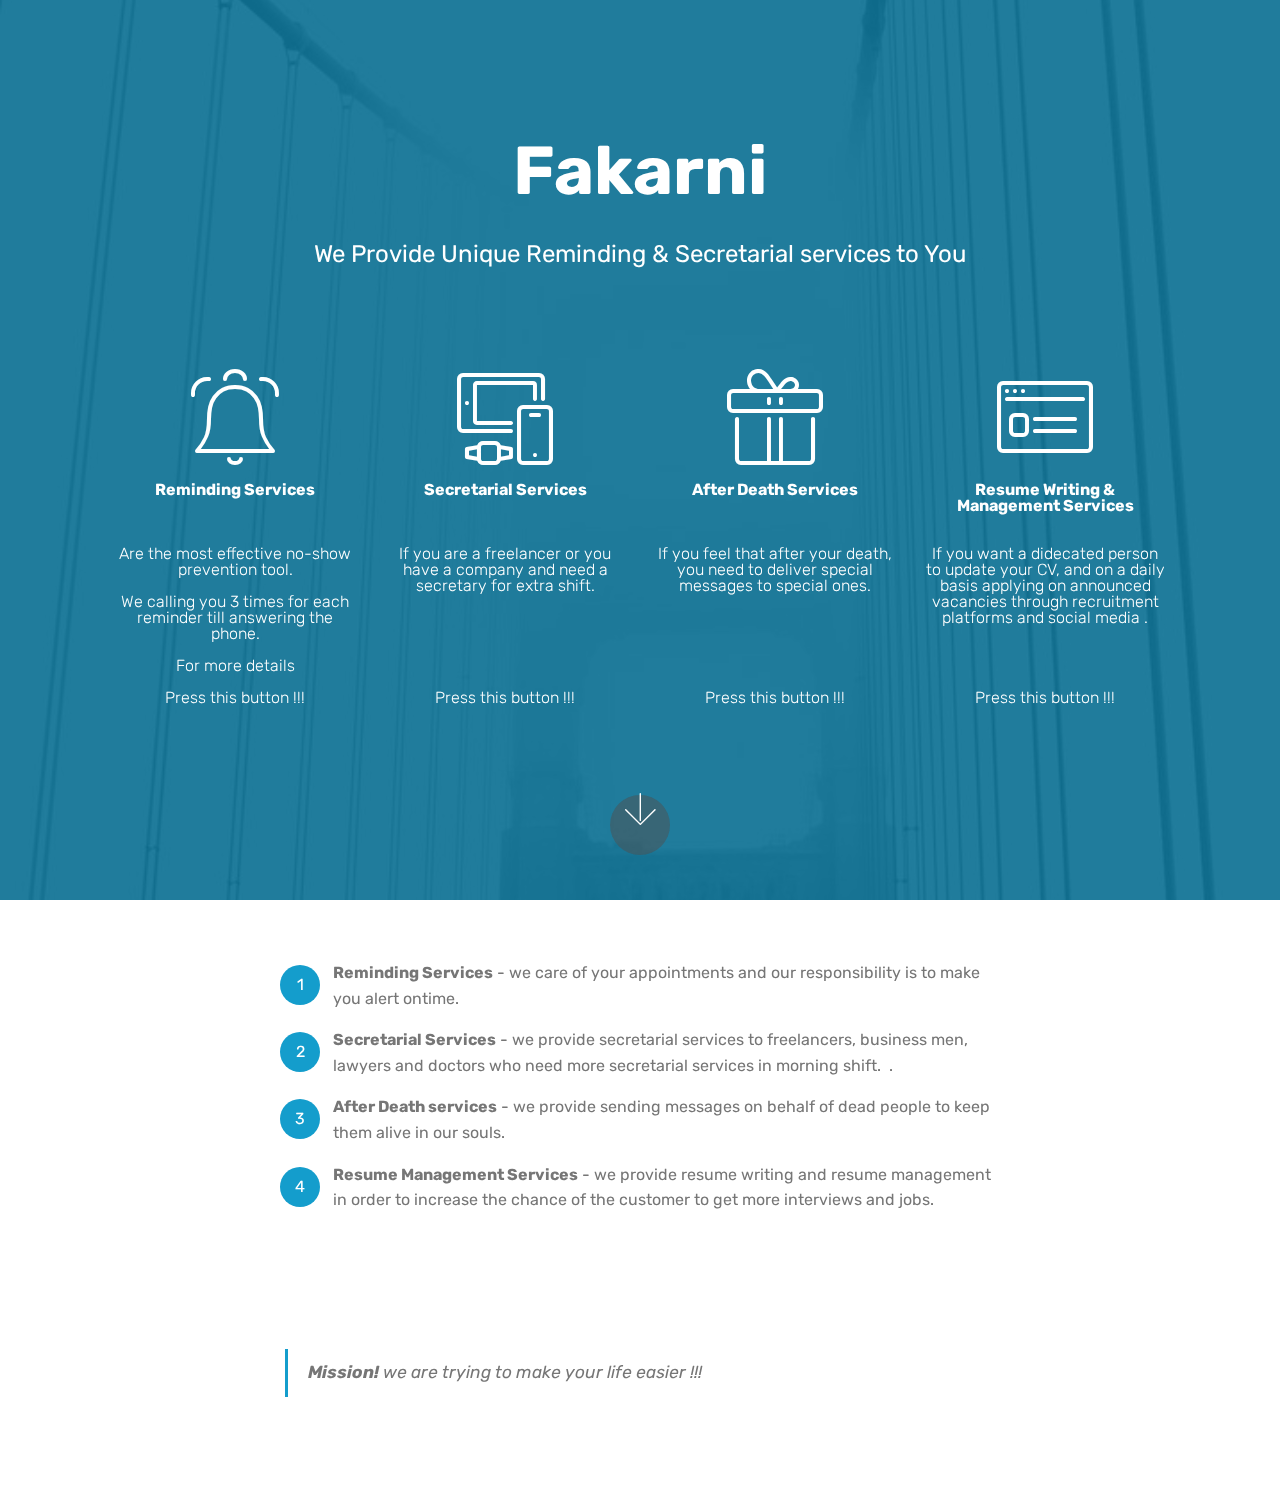
==== index.html @ 95ae6364 "create github pages" ====
<!DOCTYPE html>
<html >
<head>
  <!-- Site made with Mobirise Website Builder v4.6.5, https://mobirise.com -->
  <meta charset="UTF-8">
  <meta http-equiv="X-UA-Compatible" content="IE=edge">
  <meta name="generator" content="Mobirise v4.6.5, mobirise.com">
  <meta name="viewport" content="width=device-width, initial-scale=1, minimum-scale=1">
  <link rel="shortcut icon" href="assets/images/logo4.png" type="image/x-icon">
  <meta name="description" content="">
  <title>Home</title>
  <link rel="stylesheet" href="assets/web/assets/mobirise-icons/mobirise-icons.css">
  <link rel="stylesheet" href="assets/tether/tether.min.css">
  <link rel="stylesheet" href="assets/bootstrap/css/bootstrap.min.css">
  <link rel="stylesheet" href="assets/bootstrap/css/bootstrap-grid.min.css">
  <link rel="stylesheet" href="assets/bootstrap/css/bootstrap-reboot.min.css">
  <link rel="stylesheet" href="assets/theme/css/style.css">
  <link rel="stylesheet" href="assets/mobirise/css/mbr-additional.css" type="text/css">
  
  
  
</head>
<body>
  <section class="header12 cid-qJY0eQL6Wx mbr-fullscreen mbr-parallax-background" id="header12-s">

    

    <div class="mbr-overlay" style="opacity: 0.9; background-color: rgb(15, 118, 153);">
    </div>

    <div class="container  ">
            <div class="media-container">
                <div class="col-md-12 align-center">
                    <h1 class="mbr-section-title pb-3 mbr-white mbr-bold mbr-fonts-style display-1">
                        Fakarni</h1>
                    <p class="mbr-text pb-3 mbr-white mbr-fonts-style display-5">
                        We Provide Unique Reminding &amp; Secretarial services to You</p>
                    

                    <div class="icons-media-container mbr-white">
                        <div class="card col-12 col-md-6 col-lg-3">
                            <div class="icon-block">
                            <a href="https://ahmedelsaidamin.github.io/reminder">
                                <span class="mbr-iconfont mbri-alert"></span>
                            </a>
                            </div>
                            <h5 class="mbr-fonts-style display-4"><strong>
                                Reminding Services<br></strong><br><br><br>Are the most effective no-show prevention tool.<br><br>We calling you 3 times for each reminder till answering the phone.<br><br>For more details<br><br>Press this button !!!</h5>
                        </div>

                        <div class="card col-12 col-md-6 col-lg-3">
                            <div class="icon-block">
                                <a href="https://ahmedelsaidamin.github.io/secretary">
                                    <span class="mbr-iconfont mbri-devices"></span>
                                </a>
                            </div>
                            <h5 class="mbr-fonts-style display-4"><strong>
                                Secretarial Services<br></strong><br><br><br>If you are a freelancer or you have a company and need a secretary for extra shift.<br><br><br><br><br><br><br>Press this button !!!</h5>
                        </div>

                        <div class="card col-12 col-md-6 col-lg-3">
                            <div class="icon-block">
                                <a href="https://ahmedelsaidamin.github.io/afterdeath">
                                    <span class="mbr-iconfont mbri-gift"></span>
                                </a>
                            </div>
                            <h5 class="mbr-fonts-style display-4"><strong>
                                After Death Services<br></strong><br><br><br>If you feel that after your death, you need to deliver special messages to special ones.<br><br><br><br><br><br><br>Press this button !!!</h5>
                        </div>

                        <div class="card col-12 col-md-6 col-lg-3">
                            <div class="icon-block">
                                <a href="https://ahmedelsaidamin.github.io/resume">
                                    <span class="mbr-iconfont mbri-sites"></span>
                                </a>
                            </div>
                            <h5 class="mbr-fonts-style display-4"><strong>
                                Resume Writing &amp; Management Services<br></strong><br><br>If you want a didecated person to update your CV, and on a daily basis applying on announced vacancies through recruitment platforms and social media .<br><br><br><br><br>Press this button !!!<br><br><br></h5>
                        </div>
                    </div>
                </div>
            </div>
    </div>

    <div class="mbr-arrow hidden-sm-down" aria-hidden="true">
        <a href="#next">
            <i class="mbri-down mbr-iconfont"></i>
        </a>
    </div>
</section>

<section class="engine"><a href="https://mobirise.ws/f">easy site maker</a></section><section class="mbr-section article content11 cid-qJZ5k1j8eo" id="content11-1d">
     

    <div class="container">
        <div class="media-container-row">
            <div class="mbr-text counter-container col-12 col-md-8 mbr-fonts-style display-7">
                <ol>
                    <li><strong>Reminding Services</strong>&nbsp;- we care of your appointments and our responsibility is to make you alert ontime.</li><li><strong>Secretarial Services</strong><span style="font-size: 1rem;"> - we provide secretarial services to freelancers, business men, lawyers and doctors who need more secretarial services in morning shift. &nbsp;.</span></li>
                    <li><strong>After Death services</strong> - we provide sending messages on behalf of dead people to keep them alive in our souls.</li><li><strong>Resume Management Services</strong>&nbsp;- we provide resume writing and resume management in order to increase the chance of the customer to get more interviews and jobs.</li>
                </ol>
            </div>
        </div>
    </div>
</section>

<section class="mbr-section article content1 cid-qJZ5pABB8y" id="content2-1f">

     

    <div class="container">
        <div class="media-container-row">
            <div class="mbr-text col-12 col-md-8 mbr-fonts-style display-7">
                <blockquote> <strong>Mission!</strong>&nbsp;we are trying to make your life easier !!!</blockquote>
            </div>
        </div>
    </div>
</section>


  <script src="assets/web/assets/jquery/jquery.min.js"></script>
  <script src="assets/popper/popper.min.js"></script>
  <script src="assets/tether/tether.min.js"></script>
  <script src="assets/bootstrap/js/bootstrap.min.js"></script>
  <script src="assets/smoothscroll/smooth-scroll.js"></script>
  <script src="assets/parallax/jarallax.min.js"></script>
  <script src="assets/theme/js/script.js"></script>
  
  
</body>
</html>
---- assets/web/assets/mobirise-icons/mobirise-icons.css ----
@font-face {
  font-family: 'MobiriseIcons';
  src:  url('mobirise-icons.eot?spat4u');
  src:  url('mobirise-icons.eot?spat4u#iefix') format('embedded-opentype'),
    url('mobirise-icons.ttf?spat4u') format('truetype'),
    url('mobirise-icons.woff?spat4u') format('woff'),
    url('mobirise-icons.svg?spat4u#MobiriseIcons') format('svg');
  font-weight: normal;
  font-style: normal;
}

[class^="mbri-"], [class*=" mbri-"] {
  /* use !important to prevent issues with browser extensions that change fonts */
  font-family: MobiriseIcons !important;
  speak: none;
  font-style: normal;
  font-weight: normal;
  font-variant: normal;
  text-transform: none;
  line-height: 1;

  /* Better Font Rendering =========== */
  -webkit-font-smoothing: antialiased;
  -moz-osx-font-smoothing: grayscale;
}

.mbri-add-submenu:before {
  content: "\e900";
}
.mbri-alert:before {
  content: "\e901";
}
.mbri-align-center:before {
  content: "\e902";
}
.mbri-align-justify:before {
  content: "\e903";
}
.mbri-align-left:before {
  content: "\e904";
}
.mbri-align-right:before {
  content: "\e905";
}
.mbri-android:before {
  content: "\e906";
}
.mbri-apple:before {
  content: "\e907";
}
.mbri-arrow-down:before {
  content: "\e908";
}
.mbri-arrow-next:before {
  content: "\e909";
}
.mbri-arrow-prev:before {
  content: "\e90a";
}
.mbri-arrow-up:before {
  content: "\e90b";
}
.mbri-bold:before {
  content: "\e90c";
}
.mbri-bookmark:before {
  content: "\e90d";
}
.mbri-bootstrap:before {
  content: "\e90e";
}
.mbri-briefcase:before {
  content: "\e90f";
}
.mbri-browse:before {
  content: "\e910";
}
.mbri-bulleted-list:before {
  content: "\e911";
}
.mbri-calendar:before {
  content: "\e912";
}
.mbri-camera:before {
  content: "\e913";
}
.mbri-cart-add:before {
  content: "\e914";
}
.mbri-cart-full:before {
  content: "\e915";
}
.mbri-cash:before {
  content: "\e916";
}
.mbri-change-style:before {
  content: "\e917";
}
.mbri-chat:before {
  content: "\e918";
}
.mbri-clock:before {
  content: "\e919";
}
.mbri-close:before {
  content: "\e91a";
}
.mbri-cloud:before {
  content: "\e91b";
}
.mbri-code:before {
  content: "\e91c";
}
.mbri-contact-form:before {
  content: "\e91d";
}
.mbri-credit-card:before {
  content: "\e91e";
}
.mbri-cursor-click:before {
  content: "\e91f";
}
.mbri-cust-feedback:before {
  content: "\e920";
}
.mbri-database:before {
  content: "\e921";
}
.mbri-delivery:before {
  content: "\e922";
}
.mbri-desktop:before {
  content: "\e923";
}
.mbri-devices:before {
  content: "\e924";
}
.mbri-down:before {
  content: "\e925";
}
.mbri-download:before {
  content: "\e989";
}
.mbri-drag-n-drop:before {
  content: "\e927";
}
.mbri-drag-n-drop2:before {
  content: "\e928";
}
.mbri-edit:before {
  content: "\e929";
}
.mbri-edit2:before {
  content: "\e92a";
}
.mbri-error:before {
  content: "\e92b";
}
.mbri-extension:before {
  content: "\e92c";
}
.mbri-features:before {
  content: "\e92d";
}
.mbri-file:before {
  content: "\e92e";
}
.mbri-flag:before {
  content: "\e92f";
}
.mbri-folder:before {
  content: "\e930";
}
.mbri-gift:before {
  content: "\e931";
}
.mbri-github:before {
  content: "\e932";
}
.mbri-globe:before {
  content: "\e933";
}
.mbri-globe-2:before {
  content: "\e934";
}
.mbri-growing-chart:before {
  content: "\e935";
}
.mbri-hearth:before {
  content: "\e936";
}
.mbri-help:before {
  content: "\e937";
}
.mbri-home:before {
  content: "\e938";
}
.mbri-hot-cup:before {
  content: "\e939";
}
.mbri-idea:before {
  content: "\e93a";
}
.mbri-image-gallery:before {
  content: "\e93b";
}
.mbri-image-slider:before {
  content: "\e93c";
}
.mbri-info:before {
  content: "\e93d";
}
.mbri-italic:before {
  content: "\e93e";
}
.mbri-key:before {
  content: "\e93f";
}
.mbri-laptop:before {
  content: "\e940";
}
.mbri-layers:before {
  content: "\e941";
}
.mbri-left-right:before {
  content: "\e942";
}
.mbri-left:before {
  content: "\e943";
}
.mbri-letter:before {
  content: "\e944";
}
.mbri-like:before {
  content: "\e945";
}
.mbri-link:before {
  content: "\e946";
}
.mbri-lock:before {
  content: "\e947";
}
.mbri-login:before {
  content: "\e948";
}
.mbri-logout:before {
  content: "\e949";
}
.mbri-magic-stick:before {
  content: "\e94a";
}
.mbri-map-pin:before {
  content: "\e94b";
}
.mbri-menu:before {
  content: "\e94c";
}
.mbri-mobile:before {
  content: "\e94d";
}
.mbri-mobile2:before {
  content: "\e94e";
}
.mbri-mobirise:before {
  content: "\e94f";
}
.mbri-more-horizontal:before {
  content: "\e950";
}
.mbri-more-vertical:before {
  content: "\e951";
}
.mbri-music:before {
  content: "\e952";
}
.mbri-new-file:before {
  content: "\e953";
}
.mbri-numbered-list:before {
  content: "\e954";
}
.mbri-opened-folder:before {
  content: "\e955";
}
.mbri-pages:before {
  content: "\e956";
}
.mbri-paper-plane:before {
  content: "\e957";
}
.mbri-paperclip:before {
  content: "\e958";
}
.mbri-photo:before {
  content: "\e959";
}
.mbri-photos:before {
  content: "\e95a";
}
.mbri-pin:before {
  content: "\e95b";
}
.mbri-play:before {
  content: "\e95c";
}
.mbri-plus:before {
  content: "\e95d";
}
.mbri-preview:before {
  content: "\e95e";
}
.mbri-print:before {
  content: "\e95f";
}
.mbri-protect:before {
  content: "\e960";
}
.mbri-question:before {
  content: "\e961";
}
.mbri-quote-left:before {
  content: "\e962";
}
.mbri-quote-right:before {
  content: "\e963";
}
.mbri-refresh:before {
  content: "\e964";
}
.mbri-responsive:before {
  content: "\e965";
}
.mbri-right:before {
  content: "\e966";
}
.mbri-rocket:before {
  content: "\e967";
}
.mbri-sad-face:before {
  content: "\e968";
}
.mbri-sale:before {
  content: "\e969";
}
.mbri-save:before {
  content: "\e96a";
}
.mbri-search:before {
  content: "\e96b";
}
.mbri-setting:before {
  content: "\e96c";
}
.mbri-setting2:before {
  content: "\e96d";
}
.mbri-setting3:before {
  content: "\e96e";
}
.mbri-share:before {
  content: "\e96f";
}
.mbri-shopping-bag:before {
  content: "\e970";
}
.mbri-shopping-basket:before {
  content: "\e971";
}
.mbri-shopping-cart:before {
  content: "\e972";
}
.mbri-sites:before {
  content: "\e973";
}
.mbri-smile-face:before {
  content: "\e974";
}
.mbri-speed:before {
  content: "\e975";
}
.mbri-star:before {
  content: "\e976";
}
.mbri-success:before {
  content: "\e977";
}
.mbri-sun:before {
  content: "\e978";
}
.mbri-sun2:before {
  content: "\e979";
}
.mbri-tablet:before {
  content: "\e97a";
}
.mbri-tablet-vertical:before {
  content: "\e97b";
}
.mbri-target:before {
  content: "\e97c";
}
.mbri-timer:before {
  content: "\e97d";
}
.mbri-to-ftp:before {
  content: "\e97e";
}
.mbri-to-local-drive:before {
  content: "\e97f";
}
.mbri-touch-swipe:before {
  content: "\e980";
}
.mbri-touch:before {
  content: "\e981";
}
.mbri-trash:before {
  content: "\e982";
}
.mbri-underline:before {
  content: "\e983";
}
.mbri-unlink:before {
  content: "\e984";
}
.mbri-unlock:before {
  content: "\e985";
}
.mbri-up-down:before {
  content: "\e986";
}
.mbri-up:before {
  content: "\e987";
}
.mbri-update:before {
  content: "\e988";
}
.mbri-upload:before {
 content: "\e926"; 
}
.mbri-user:before {
  content: "\e98a";
}
.mbri-user2:before {
  content: "\e98b";
}
.mbri-users:before {
  content: "\e98c";
}
.mbri-video:before {
  content: "\e98d";
}
.mbri-video-play:before {
  content: "\e98e";
}
.mbri-watch:before {
  content: "\e98f";
}
.mbri-website-theme:before {
  content: "\e990";
}
.mbri-wifi:before {
  content: "\e991";
}
.mbri-windows:before {
  content: "\e992";
}
.mbri-zoom-out:before {
  content: "\e993";
}
.mbri-redo:before {
  content: "\e994";
}
.mbri-undo:before {
  content: "\e995";
}
---- assets/theme/css/style.css ----
/*!
 * Mobirise v4 theme (https://mobirise.com/)
 * Copyright 2017 Mobirise
 */
section {
  background-color: #eeeeee; }

section,
.container,
.container-fluid {
  position: relative;
  word-wrap: break-word; }

a.mbr-iconfont:hover {
  text-decoration: none; }

.article .lead p, .article .lead ul, .article .lead ol, .article .lead pre, .article .lead blockquote {
  margin-bottom: 0; }

a {
  font-style: normal;
  font-weight: 400;
  cursor: pointer; }
  a, a:hover {
    text-decoration: none; }

figure {
  margin-bottom: 0; }

body {
  color: #232323; }

h1, h2, h3, h4, h5, h6,
.h1, .h2, .h3, .h4, .h5, .h6,
.display-1, .display-2, .display-3, .display-4 {
  line-height: 1;
  word-break: break-word;
  word-wrap: break-word; }

b, strong {
  font-weight: bold; }

blockquote {
  padding: 10px 0 10px 20px;
  position: relative;
  border-left: 2px solid;
  border-color: #ff3366; }

input:-webkit-autofill, input:-webkit-autofill:hover, input:-webkit-autofill:focus, input:-webkit-autofill:active {
  transition-delay: 9999s;
  transition-property: background-color, color; }

textarea[type="hidden"] {
  display: none; }

body {
  position: relative; }

section {
  background-position: 50% 50%;
  background-repeat: no-repeat;
  background-size: cover; }
  section .mbr-background-video,
  section .mbr-background-video-preview {
    position: absolute;
    bottom: 0;
    left: 0;
    right: 0;
    top: 0; }

.hidden {
  visibility: hidden; }

.mbr-z-index20 {
  z-index: 20; }

/*! Base colors */
.mbr-white {
  color: #ffffff; }

.mbr-black {
  color: #000000; }

.mbr-bg-white {
  background-color: #ffffff; }

.mbr-bg-black {
  background-color: #000000; }

/*! Text-aligns */
.align-left {
  text-align: left; }

.align-center {
  text-align: center; }

.align-right {
  text-align: right; }

@media (max-width: 767px) {
  .align-left, .align-center, .align-right, .mbr-section-btn, .mbr-section-title {
    text-align: center; } }
/*! Font-weight  */
.mbr-light {
  font-weight: 300; }

.mbr-regular {
  font-weight: 400; }

.mbr-semibold {
  font-weight: 500; }

.mbr-bold {
  font-weight: 700; }

/*! Media  */
.media-size-item {
  -webkit-flex: 1 1 auto;
  -moz-flex: 1 1 auto;
  -ms-flex: 1 1 auto;
  -o-flex: 1 1 auto;
  flex: 1 1 auto; }

.media-content {
  -webkit-flex-basis: 100%;
  flex-basis: 100%; }

.media-container-row {
  display: -ms-flexbox;
  display: -webkit-flex;
  display: flex;
  -webkit-flex-direction: row;
  -ms-flex-direction: row;
  flex-direction: row;
  -webkit-flex-wrap: wrap;
  -ms-flex-wrap: wrap;
  flex-wrap: wrap;
  -webkit-justify-content: center;
  -ms-flex-pack: center;
  justify-content: center;
  -webkit-align-content: center;
  -ms-flex-line-pack: center;
  align-content: center;
  -webkit-align-items: start;
  -ms-flex-align: start;
  align-items: start; }
  .media-container-row .media-size-item {
    width: 400px; }

.media-container-column {
  display: -ms-flexbox;
  display: -webkit-flex;
  display: flex;
  -webkit-flex-direction: column;
  -ms-flex-direction: column;
  flex-direction: column;
  -webkit-flex-wrap: wrap;
  -ms-flex-wrap: wrap;
  flex-wrap: wrap;
  -webkit-justify-content: center;
  -ms-flex-pack: center;
  justify-content: center;
  -webkit-align-content: center;
  -ms-flex-line-pack: center;
  align-content: center;
  -webkit-align-items: stretch;
  -ms-flex-align: stretch;
  align-items: stretch; }
  .media-container-column > * {
    width: 100%; }

@media (min-width: 992px) {
  .media-container-row {
    -webkit-flex-wrap: nowrap;
    -ms-flex-wrap: nowrap;
    flex-wrap: nowrap; } }
figure {
  overflow: hidden; }

figure[mbr-media-size] {
  transition: width 0.1s; }

.mbr-figure img, .mbr-figure iframe {
  display: block;
  width: 100%; }

.card {
  background-color: transparent;
  border: none; }

.card-img {
  text-align: center;
  flex-shrink: 0; }

.media {
  max-width: 100%;
  margin: 0 auto; }

.mbr-figure {
  -ms-flex-item-align: center;
  -ms-grid-row-align: center;
  -webkit-align-self: center;
  align-self: center; }

.media-container > div {
  max-width: 100%; }

.mbr-figure img, .card-img img {
  width: 100%; }

@media (max-width: 991px) {
  .media-size-item {
    width: auto !important; }

  .media {
    width: auto; }

  .mbr-figure {
    width: 100% !important; } }
/*! Buttons */
.mbr-section-btn {
  margin-left: -.25rem;
  margin-right: -.25rem;
  font-size: 0; }

nav .mbr-section-btn {
  margin-left: 0rem;
  margin-right: 0rem; }

/*! Btn icon margin */
.btn .mbr-iconfont, .btn.btn-sm .mbr-iconfont {
  cursor: pointer;
  margin-right: 0.5rem; }

.btn.btn-md .mbr-iconfont, .btn.btn-md .mbr-iconfont {
  margin-right: 0.8rem; }

.mbr-regular {
  font-weight: 400; }

.mbr-semibold {
  font-weight: 500; }

.mbr-bold {
  font-weight: 700; }

[type="submit"] {
  -webkit-appearance: none; }

/*! Full-screen */
.mbr-fullscreen .mbr-overlay {
  min-height: 100vh; }

.mbr-fullscreen {
  display: flex;
  display: -webkit-flex;
  display: -moz-flex;
  display: -ms-flex;
  display: -o-flex;
  align-items: center;
  -webkit-align-items: center;
  min-height: 100vh;
  padding-top: 3rem;
  padding-bottom: 3rem; }

/*! Map */
.map {
  height: 25rem;
  position: relative; }
  .map iframe {
    width: 100%;
    height: 100%; }

/* Form */
.form-asterisk {
  font-family: initial;
  position: absolute;
  top: -2px;
  font-weight: normal; }

/*! Scroll to top arrow */
.mbr-arrow-up {
  bottom: 25px;
  right: 90px;
  position: fixed;
  text-align: right;
  z-index: 5000;
  color: #ffffff;
  font-size: 32px;
  transform: rotate(180deg);
  -webkit-transform: rotate(180deg); }

.mbr-arrow-up a {
  background: rgba(0, 0, 0, 0.2);
  border-radius: 3px;
  color: #fff;
  display: inline-block;
  height: 60px;
  width: 60px;
  outline-style: none !important;
  position: relative;
  text-decoration: none;
  transition: all .3s ease-in-out;
  cursor: pointer;
  text-align: center; }
  .mbr-arrow-up a:hover {
    background-color: rgba(0, 0, 0, 0.4); }
  .mbr-arrow-up a i {
    line-height: 60px; }

.mbr-arrow-up-icon {
  display: block;
  color: #fff; }

.mbr-arrow-up-icon::before {
  content: "\203a";
  display: inline-block;
  font-family: serif;
  font-size: 32px;
  line-height: 1;
  font-style: normal;
  position: relative;
  top: 6px;
  left: -4px;
  -webkit-transform: rotate(-90deg);
  transform: rotate(-90deg); }

/*! Arrow Down */
.mbr-arrow {
  position: absolute;
  bottom: 45px;
  left: 50%;
  width: 60px;
  height: 60px;
  cursor: pointer;
  background-color: rgba(80, 80, 80, 0.5);
  border-radius: 50%;
  -webkit-transform: translateX(-50%);
  transform: translateX(-50%); }
  .mbr-arrow > a {
    display: inline-block;
    text-decoration: none;
    outline-style: none;
    -webkit-animation: arrowdown 1.7s ease-in-out infinite;
    animation: arrowdown 1.7s ease-in-out infinite; }
    .mbr-arrow > a > i {
      position: absolute;
      top: -2px;
      left: 15px;
      font-size: 2rem; }

@keyframes arrowdown {
  0% {
    transform: translateY(0px);
    -webkit-transform: translateY(0px); }
  50% {
    transform: translateY(-5px);
    -webkit-transform: translateY(-5px); }
  100% {
    transform: translateY(0px);
    -webkit-transform: translateY(0px); } }
@-webkit-keyframes arrowdown {
  0% {
    transform: translateY(0px);
    -webkit-transform: translateY(0px); }
  50% {
    transform: translateY(-5px);
    -webkit-transform: translateY(-5px); }
  100% {
    transform: translateY(0px);
    -webkit-transform: translateY(0px); } }
@media (max-width: 500px) {
  .mbr-arrow-up {
    left: 50%;
    right: auto;
    transform: translateX(-50%) rotate(180deg);
    -webkit-transform: translateX(-50%) rotate(180deg); } }
/*Gradients animation*/
@keyframes gradient-animation {
  from {
    background-position: 0% 100%;
    animation-timing-function: ease-in-out; }
  to {
    background-position: 100% 0%;
    animation-timing-function: ease-in-out; } }
@-webkit-keyframes gradient-animation {
  from {
    background-position: 0% 100%;
    animation-timing-function: ease-in-out; }
  to {
    background-position: 100% 0%;
    animation-timing-function: ease-in-out; } }
.bg-gradient {
  background-size: 200% 200%;
  animation: gradient-animation 5s infinite alternate;
  -webkit-animation: gradient-animation 5s infinite alternate; }

.menu .navbar-brand {
  display: -webkit-flex; }
  .menu .navbar-brand span {
    display: flex;
    display: -webkit-flex; }
  .menu .navbar-brand .navbar-caption-wrap {
    display: -webkit-flex; }
  .menu .navbar-brand .navbar-logo img {
    display: -webkit-flex; }
@media (min-width: 768px) and (max-width: 991px) {
  .menu .navbar-toggleable-sm .navbar-nav {
    display: -webkit-box;
    display: -webkit-flex;
    display: -ms-flexbox; } }
@media (min-width: 992px) {
  .menu .navbar-nav.nav-dropdown {
    display: -webkit-flex; }
  .menu .navbar-toggleable-sm .navbar-collapse {
    display: -webkit-flex !important; } }

/*# sourceMappingURL=style.css.map */
.engine {
	position: absolute;
	text-indent: -2400px;
	text-align: center;
	padding: 0;
	top: 0;
	left: -2400px;
}
---- assets/mobirise/css/mbr-additional.css ----
@import url(https://fonts.googleapis.com/css?family=Rubik:300,300i,400,400i,500,500i,700,700i,900,900i);





body {
  font-style: normal;
  line-height: 1.5;
}
.mbr-section-title {
  font-style: normal;
  line-height: 1.2;
}
.mbr-section-subtitle {
  line-height: 1.3;
}
.mbr-text {
  font-style: normal;
  line-height: 1.6;
}
.display-1 {
  font-family: 'Rubik', sans-serif;
  font-size: 4.25rem;
}
.display-1 > .mbr-iconfont {
  font-size: 6.8rem;
}
.display-2 {
  font-family: 'Rubik', sans-serif;
  font-size: 3rem;
}
.display-2 > .mbr-iconfont {
  font-size: 4.8rem;
}
.display-4 {
  font-family: 'Rubik', sans-serif;
  font-size: 1rem;
}
.display-4 > .mbr-iconfont {
  font-size: 1.6rem;
}
.display-5 {
  font-family: 'Rubik', sans-serif;
  font-size: 1.5rem;
}
.display-5 > .mbr-iconfont {
  font-size: 2.4rem;
}
.display-7 {
  font-family: 'Rubik', sans-serif;
  font-size: 1rem;
}
.display-7 > .mbr-iconfont {
  font-size: 1.6rem;
}
/* ---- Fluid typography for mobile devices ---- */
/* 1.4 - font scale ratio ( bootstrap == 1.42857 ) */
/* 100vw - current viewport width */
/* (48 - 20)  48 == 48rem == 768px, 20 == 20rem == 320px(minimal supported viewport) */
/* 0.65 - min scale variable, may vary */
@media (max-width: 768px) {
  .display-1 {
    font-size: 3.4rem;
    font-size: calc( 2.1374999999999997rem + (4.25 - 2.1374999999999997) * ((100vw - 20rem) / (48 - 20)));
    line-height: calc( 1.4 * (2.1374999999999997rem + (4.25 - 2.1374999999999997) * ((100vw - 20rem) / (48 - 20))));
  }
  .display-2 {
    font-size: 2.4rem;
    font-size: calc( 1.7rem + (3 - 1.7) * ((100vw - 20rem) / (48 - 20)));
    line-height: calc( 1.4 * (1.7rem + (3 - 1.7) * ((100vw - 20rem) / (48 - 20))));
  }
  .display-4 {
    font-size: 0.8rem;
    font-size: calc( 1rem + (1 - 1) * ((100vw - 20rem) / (48 - 20)));
    line-height: calc( 1.4 * (1rem + (1 - 1) * ((100vw - 20rem) / (48 - 20))));
  }
  .display-5 {
    font-size: 1.2rem;
    font-size: calc( 1.175rem + (1.5 - 1.175) * ((100vw - 20rem) / (48 - 20)));
    line-height: calc( 1.4 * (1.175rem + (1.5 - 1.175) * ((100vw - 20rem) / (48 - 20))));
  }
}
/* Buttons */
.btn {
  font-weight: 500;
  border-width: 2px;
  font-style: normal;
  letter-spacing: 1px;
  margin: .4rem .8rem;
  white-space: normal;
  -webkit-transition: all 0.3s ease-in-out;
  -moz-transition: all 0.3s ease-in-out;
  transition: all 0.3s ease-in-out;
  padding: 1rem 3rem;
  border-radius: 3px;
  display: inline-flex;
  align-items: center;
  justify-content: center;
  word-break: break-word;
}
.btn-sm {
  font-weight: 500;
  letter-spacing: 1px;
  -webkit-transition: all 0.3s ease-in-out;
  -moz-transition: all 0.3s ease-in-out;
  transition: all 0.3s ease-in-out;
  padding: 0.6rem 1.5rem;
  border-radius: 3px;
}
.btn-md {
  font-weight: 500;
  letter-spacing: 1px;
  margin: .4rem .8rem !important;
  -webkit-transition: all 0.3s ease-in-out;
  -moz-transition: all 0.3s ease-in-out;
  transition: all 0.3s ease-in-out;
  padding: 1rem 3rem;
  border-radius: 3px;
}
.btn-lg {
  font-weight: 500;
  letter-spacing: 1px;
  margin: .4rem .8rem !important;
  -webkit-transition: all 0.3s ease-in-out;
  -moz-transition: all 0.3s ease-in-out;
  transition: all 0.3s ease-in-out;
  padding: 1.2rem 3.2rem;
  border-radius: 3px;
}
.bg-primary {
  background-color: #149dcc !important;
}
.bg-success {
  background-color: #f7ed4a !important;
}
.bg-info {
  background-color: #82786e !important;
}
.bg-warning {
  background-color: #879a9f !important;
}
.bg-danger {
  background-color: #b1a374 !important;
}
.btn-primary,
.btn-primary:active {
  background-color: #149dcc !important;
  border-color: #149dcc !important;
  color: #ffffff !important;
}
.btn-primary:hover,
.btn-primary:focus,
.btn-primary.focus,
.btn-primary.active {
  color: #ffffff !important;
  background-color: #0d6786 !important;
  border-color: #0d6786 !important;
}
.btn-primary.disabled,
.btn-primary:disabled {
  color: #ffffff !important;
  background-color: #0d6786 !important;
  border-color: #0d6786 !important;
}
.btn-secondary,
.btn-secondary:active {
  background-color: #ff3366 !important;
  border-color: #ff3366 !important;
  color: #ffffff !important;
}
.btn-secondary:hover,
.btn-secondary:focus,
.btn-secondary.focus,
.btn-secondary.active {
  color: #ffffff !important;
  background-color: #e50039 !important;
  border-color: #e50039 !important;
}
.btn-secondary.disabled,
.btn-secondary:disabled {
  color: #ffffff !important;
  background-color: #e50039 !important;
  border-color: #e50039 !important;
}
.btn-info,
.btn-info:active {
  background-color: #82786e !important;
  border-color: #82786e !important;
  color: #ffffff !important;
}
.btn-info:hover,
.btn-info:focus,
.btn-info.focus,
.btn-info.active {
  color: #ffffff !important;
  background-color: #59524b !important;
  border-color: #59524b !important;
}
.btn-info.disabled,
.btn-info:disabled {
  color: #ffffff !important;
  background-color: #59524b !important;
  border-color: #59524b !important;
}
.btn-success,
.btn-success:active {
  background-color: #f7ed4a !important;
  border-color: #f7ed4a !important;
  color: #3f3c03 !important;
}
.btn-success:hover,
.btn-success:focus,
.btn-success.focus,
.btn-success.active {
  color: #3f3c03 !important;
  background-color: #eadd0a !important;
  border-color: #eadd0a !important;
}
.btn-success.disabled,
.btn-success:disabled {
  color: #3f3c03 !important;
  background-color: #eadd0a !important;
  border-color: #eadd0a !important;
}
.btn-warning,
.btn-warning:active {
  background-color: #879a9f !important;
  border-color: #879a9f !important;
  color: #ffffff !important;
}
.btn-warning:hover,
.btn-warning:focus,
.btn-warning.focus,
.btn-warning.active {
  color: #ffffff !important;
  background-color: #617479 !important;
  border-color: #617479 !important;
}
.btn-warning.disabled,
.btn-warning:disabled {
  color: #ffffff !important;
  background-color: #617479 !important;
  border-color: #617479 !important;
}
.btn-danger,
.btn-danger:active {
  background-color: #b1a374 !important;
  border-color: #b1a374 !important;
  color: #ffffff !important;
}
.btn-danger:hover,
.btn-danger:focus,
.btn-danger.focus,
.btn-danger.active {
  color: #ffffff !important;
  background-color: #8b7d4e !important;
  border-color: #8b7d4e !important;
}
.btn-danger.disabled,
.btn-danger:disabled {
  color: #ffffff !important;
  background-color: #8b7d4e !important;
  border-color: #8b7d4e !important;
}
.btn-white {
  color: #333333 !important;
}
.btn-white,
.btn-white:active {
  background-color: #ffffff !important;
  border-color: #ffffff !important;
  color: #808080 !important;
}
.btn-white:hover,
.btn-white:focus,
.btn-white.focus,
.btn-white.active {
  color: #808080 !important;
  background-color: #d9d9d9 !important;
  border-color: #d9d9d9 !important;
}
.btn-white.disabled,
.btn-white:disabled {
  color: #808080 !important;
  background-color: #d9d9d9 !important;
  border-color: #d9d9d9 !important;
}
.btn-black,
.btn-black:active {
  background-color: #333333 !important;
  border-color: #333333 !important;
  color: #ffffff !important;
}
.btn-black:hover,
.btn-black:focus,
.btn-black.focus,
.btn-black.active {
  color: #ffffff !important;
  background-color: #0d0d0d !important;
  border-color: #0d0d0d !important;
}
.btn-black.disabled,
.btn-black:disabled {
  color: #ffffff !important;
  background-color: #0d0d0d !important;
  border-color: #0d0d0d !important;
}
.btn-primary-outline,
.btn-primary-outline:active {
  background: none;
  border-color: #0b566f;
  color: #0b566f;
}
.btn-primary-outline:hover,
.btn-primary-outline:focus,
.btn-primary-outline.focus,
.btn-primary-outline.active {
  color: #ffffff;
  background-color: #149dcc;
  border-color: #149dcc;
}
.btn-primary-outline.disabled,
.btn-primary-outline:disabled {
  color: #ffffff !important;
  background-color: #149dcc !important;
  border-color: #149dcc !important;
}
.btn-secondary-outline,
.btn-secondary-outline:active {
  background: none;
  border-color: #cc0033;
  color: #cc0033;
}
.btn-secondary-outline:hover,
.btn-secondary-outline:focus,
.btn-secondary-outline.focus,
.btn-secondary-outline.active {
  color: #ffffff;
  background-color: #ff3366;
  border-color: #ff3366;
}
.btn-secondary-outline.disabled,
.btn-secondary-outline:disabled {
  color: #ffffff !important;
  background-color: #ff3366 !important;
  border-color: #ff3366 !important;
}
.btn-info-outline,
.btn-info-outline:active {
  background: none;
  border-color: #4b453f;
  color: #4b453f;
}
.btn-info-outline:hover,
.btn-info-outline:focus,
.btn-info-outline.focus,
.btn-info-outline.active {
  color: #ffffff;
  background-color: #82786e;
  border-color: #82786e;
}
.btn-info-outline.disabled,
.btn-info-outline:disabled {
  color: #ffffff !important;
  background-color: #82786e !important;
  border-color: #82786e !important;
}
.btn-success-outline,
.btn-success-outline:active {
  background: none;
  border-color: #d2c609;
  color: #d2c609;
}
.btn-success-outline:hover,
.btn-success-outline:focus,
.btn-success-outline.focus,
.btn-success-outline.active {
  color: #3f3c03;
  background-color: #f7ed4a;
  border-color: #f7ed4a;
}
.btn-success-outline.disabled,
.btn-success-outline:disabled {
  color: #3f3c03 !important;
  background-color: #f7ed4a !important;
  border-color: #f7ed4a !important;
}
.btn-warning-outline,
.btn-warning-outline:active {
  background: none;
  border-color: #55666b;
  color: #55666b;
}
.btn-warning-outline:hover,
.btn-warning-outline:focus,
.btn-warning-outline.focus,
.btn-warning-outline.active {
  color: #ffffff;
  background-color: #879a9f;
  border-color: #879a9f;
}
.btn-warning-outline.disabled,
.btn-warning-outline:disabled {
  color: #ffffff !important;
  background-color: #879a9f !important;
  border-color: #879a9f !important;
}
.btn-danger-outline,
.btn-danger-outline:active {
  background: none;
  border-color: #7a6e45;
  color: #7a6e45;
}
.btn-danger-outline:hover,
.btn-danger-outline:focus,
.btn-danger-outline.focus,
.btn-danger-outline.active {
  color: #ffffff;
  background-color: #b1a374;
  border-color: #b1a374;
}
.btn-danger-outline.disabled,
.btn-danger-outline:disabled {
  color: #ffffff !important;
  background-color: #b1a374 !important;
  border-color: #b1a374 !important;
}
.btn-black-outline,
.btn-black-outline:active {
  background: none;
  border-color: #000000;
  color: #000000;
}
.btn-black-outline:hover,
.btn-black-outline:focus,
.btn-black-outline.focus,
.btn-black-outline.active {
  color: #ffffff;
  background-color: #333333;
  border-color: #333333;
}
.btn-black-outline.disabled,
.btn-black-outline:disabled {
  color: #ffffff !important;
  background-color: #333333 !important;
  border-color: #333333 !important;
}
.btn-white-outline,
.btn-white-outline:active,
.btn-white-outline.active {
  background: none;
  border-color: #ffffff;
  color: #ffffff;
}
.btn-white-outline:hover,
.btn-white-outline:focus,
.btn-white-outline.focus {
  color: #333333;
  background-color: #ffffff;
  border-color: #ffffff;
}
.text-primary {
  color: #149dcc !important;
}
.text-secondary {
  color: #ff3366 !important;
}
.text-success {
  color: #f7ed4a !important;
}
.text-info {
  color: #82786e !important;
}
.text-warning {
  color: #879a9f !important;
}
.text-danger {
  color: #b1a374 !important;
}
.text-white {
  color: #ffffff !important;
}
.text-black {
  color: #000000 !important;
}
a.text-primary:hover,
a.text-primary:focus {
  color: #0b566f !important;
}
a.text-secondary:hover,
a.text-secondary:focus {
  color: #cc0033 !important;
}
a.text-success:hover,
a.text-success:focus {
  color: #d2c609 !important;
}
a.text-info:hover,
a.text-info:focus {
  color: #4b453f !important;
}
a.text-warning:hover,
a.text-warning:focus {
  color: #55666b !important;
}
a.text-danger:hover,
a.text-danger:focus {
  color: #7a6e45 !important;
}
a.text-white:hover,
a.text-white:focus {
  color: #b3b3b3 !important;
}
a.text-black:hover,
a.text-black:focus {
  color: #4d4d4d !important;
}
.alert-success {
  background-color: #70c770;
}
.alert-info {
  background-color: #82786e;
}
.alert-warning {
  background-color: #879a9f;
}
.alert-danger {
  background-color: #b1a374;
}
.mbr-section-btn a.btn:not(.btn-form) {
  border-radius: 100px;
}
.mbr-section-btn a.btn:not(.btn-form):hover,
.mbr-section-btn a.btn:not(.btn-form):focus {
  box-shadow: none !important;
}
.mbr-section-btn a.btn:not(.btn-form):hover,
.mbr-section-btn a.btn:not(.btn-form):focus {
  box-shadow: 0 10px 40px 0 rgba(0, 0, 0, 0.2) !important;
  -webkit-box-shadow: 0 10px 40px 0 rgba(0, 0, 0, 0.2) !important;
}
.mbr-gallery-filter li a {
  border-radius: 100px !important;
}
.mbr-gallery-filter li.active .btn {
  background-color: #149dcc;
  border-color: #149dcc;
  color: #ffffff;
}
.mbr-gallery-filter li.active .btn:focus {
  box-shadow: none;
}
.nav-tabs .nav-link {
  border-radius: 100px !important;
}
.btn-form {
  border-radius: 0;
}
.btn-form:hover {
  cursor: pointer;
}
a,
a:hover {
  color: #149dcc;
}
.mbr-plan-header.bg-primary .mbr-plan-subtitle,
.mbr-plan-header.bg-primary .mbr-plan-price-desc {
  color: #b4e6f8;
}
.mbr-plan-header.bg-success .mbr-plan-subtitle,
.mbr-plan-header.bg-success .mbr-plan-price-desc {
  color: #ffffff;
}
.mbr-plan-header.bg-info .mbr-plan-subtitle,
.mbr-plan-header.bg-info .mbr-plan-price-desc {
  color: #beb8b2;
}
.mbr-plan-header.bg-warning .mbr-plan-subtitle,
.mbr-plan-header.bg-warning .mbr-plan-price-desc {
  color: #ced6d8;
}
.mbr-plan-header.bg-danger .mbr-plan-subtitle,
.mbr-plan-header.bg-danger .mbr-plan-price-desc {
  color: #dfd9c6;
}
/* Scroll to top button*/
.scrollToTop_wraper {
  opacity: 0 !important;
}
#scrollToTop a i:before {
  content: '';
  position: absolute;
  height: 40%;
  top: 25%;
  background: #fff;
  width: 2px;
  left: calc(50% - 1px);
}
#scrollToTop a i:after {
  content: '';
  position: absolute;
  display: block;
  border-top: 2px solid #fff;
  border-right: 2px solid #fff;
  width: 40%;
  height: 40%;
  left: 30%;
  bottom: 30%;
  transform: rotate(135deg);
}
/* Others*/
.note-check a[data-value=Rubik] {
  font-style: normal;
}
.mbr-arrow a {
  color: #ffffff;
}
@media (max-width: 767px) {
  .mbr-arrow {
    display: none;
  }
}
.form-control-label {
  position: relative;
  cursor: pointer;
  margin-bottom: .357em;
  padding: 0;
}
.alert {
  color: #ffffff;
  border-radius: 0;
  border: 0;
  font-size: .875rem;
  line-height: 1.5;
  margin-bottom: 1.875rem;
  padding: 1.25rem;
  position: relative;
}
.alert.alert-form::after {
  background-color: inherit;
  bottom: -7px;
  content: "";
  display: block;
  height: 14px;
  left: 50%;
  margin-left: -7px;
  position: absolute;
  transform: rotate(45deg);
  width: 14px;
}
.form-control {
  background-color: #f5f5f5;
  box-shadow: none;
  color: #565656;
  font-family: 'Rubik', sans-serif;
  font-size: 1rem;
  line-height: 1.43;
  min-height: 3.5em;
  padding: 1.07em .5em;
}
.form-control > .mbr-iconfont {
  font-size: 1.6rem;
}
.form-control,
.form-control:focus {
  border: 1px solid #e8e8e8;
}
.form-active .form-control:invalid {
  border-color: red;
}
.mbr-overlay {
  background-color: #000;
  bottom: 0;
  left: 0;
  opacity: .5;
  position: absolute;
  right: 0;
  top: 0;
  z-index: 0;
}
blockquote {
  font-style: italic;
  padding: 10px 0 10px 20px;
  font-size: 1.09rem;
  position: relative;
  border-color: #149dcc;
  border-width: 3px;
}
ul,
ol,
pre,
blockquote {
  margin-bottom: 2.3125rem;
}
pre {
  background: #f4f4f4;
  padding: 10px 24px;
  white-space: pre-wrap;
}
.inactive {
  -webkit-user-select: none;
  -moz-user-select: none;
  -ms-user-select: none;
  user-select: none;
  pointer-events: none;
  -webkit-user-drag: none;
  user-drag: none;
}
.mbr-section__comments .row {
  justify-content: center;
}
/* Forms */
.mbr-form .btn {
  margin: .4rem 0;
}
.mbr-form .input-group-btn a.btn {
  border-radius: 100px !important;
}
.mbr-form .input-group-btn a.btn:hover {
  box-shadow: 0 10px 40px 0 rgba(0, 0, 0, 0.2);
}
.mbr-form .input-group-btn button[type="submit"] {
  border-radius: 100px !important;
  padding: 1rem 3rem;
}
.mbr-form .input-group-btn button[type="submit"]:hover {
  box-shadow: 0 10px 40px 0 rgba(0, 0, 0, 0.2);
}
.form2 .form-control {
  border-top-left-radius: 100px;
  border-bottom-left-radius: 100px;
}
.form2 .input-group-btn a.btn {
  border-top-left-radius: 0 !important;
  border-bottom-left-radius: 0 !important;
}
.form2 .input-group-btn button[type="submit"] {
  border-top-left-radius: 0 !important;
  border-bottom-left-radius: 0 !important;
}
.form3 input[type="email"] {
  border-radius: 100px !important;
}
@media (max-width: 349px) {
  .form2 input[type="email"] {
    border-radius: 100px !important;
  }
  .form2 .input-group-btn a.btn {
    border-radius: 100px !important;
  }
  .form2 .input-group-btn button[type="submit"] {
    border-radius: 100px !important;
  }
}
@media (max-width: 767px) {
  .btn {
    font-size: .75rem !important;
  }
  .btn .mbr-iconfont {
    font-size: 1rem !important;
  }
}
/* Social block */
.btn-social {
  font-size: 20px;
  border-radius: 50%;
  padding: 0;
  width: 44px;
  height: 44px;
  line-height: 44px;
  text-align: center;
  position: relative;
  border: 2px solid #c0a375;
  border-color: #149dcc;
  color: #232323;
  cursor: pointer;
}
.btn-social i {
  top: 0;
  line-height: 44px;
  width: 44px;
}
.btn-social:hover {
  color: #fff;
  background: #149dcc;
}
.btn-social + .btn {
  margin-left: .1rem;
}
/* Footer */
.mbr-footer-content li::before,
.mbr-footer .mbr-contacts li::before {
  background: #149dcc;
}
.mbr-footer-content li a:hover,
.mbr-footer .mbr-contacts li a:hover {
  color: #149dcc;
}
.footer3 input[type="email"],
.footer4 input[type="email"] {
  border-radius: 100px !important;
}
.footer3 .input-group-btn a.btn,
.footer4 .input-group-btn a.btn {
  border-radius: 100px !important;
}
.footer3 .input-group-btn button[type="submit"],
.footer4 .input-group-btn button[type="submit"] {
  border-radius: 100px !important;
}
/* Headers*/
.header13 .form-inline input[type="email"],
.header14 .form-inline input[type="email"] {
  border-radius: 100px;
}
.header13 .form-inline input[type="text"],
.header14 .form-inline input[type="text"] {
  border-radius: 100px;
}
.header13 .form-inline input[type="tel"],
.header14 .form-inline input[type="tel"] {
  border-radius: 100px;
}
.header13 .form-inline a.btn,
.header14 .form-inline a.btn {
  border-radius: 100px;
}
.header13 .form-inline button,
.header14 .form-inline button {
  border-radius: 100px !important;
}
.offset-1 {
  margin-left: 8.33333%;
}
.offset-2 {
  margin-left: 16.66667%;
}
.offset-3 {
  margin-left: 25%;
}
.offset-4 {
  margin-left: 33.33333%;
}
.offset-5 {
  margin-left: 41.66667%;
}
.offset-6 {
  margin-left: 50%;
}
.offset-7 {
  margin-left: 58.33333%;
}
.offset-8 {
  margin-left: 66.66667%;
}
.offset-9 {
  margin-left: 75%;
}
.offset-10 {
  margin-left: 83.33333%;
}
.offset-11 {
  margin-left: 91.66667%;
}
@media (min-width: 576px) {
  .offset-sm-0 {
    margin-left: 0%;
  }
  .offset-sm-1 {
    margin-left: 8.33333%;
  }
  .offset-sm-2 {
    margin-left: 16.66667%;
  }
  .offset-sm-3 {
    margin-left: 25%;
  }
  .offset-sm-4 {
    margin-left: 33.33333%;
  }
  .offset-sm-5 {
    margin-left: 41.66667%;
  }
  .offset-sm-6 {
    margin-left: 50%;
  }
  .offset-sm-7 {
    margin-left: 58.33333%;
  }
  .offset-sm-8 {
    margin-left: 66.66667%;
  }
  .offset-sm-9 {
    margin-left: 75%;
  }
  .offset-sm-10 {
    margin-left: 83.33333%;
  }
  .offset-sm-11 {
    margin-left: 91.66667%;
  }
}
@media (min-width: 768px) {
  .offset-md-0 {
    margin-left: 0%;
  }
  .offset-md-1 {
    margin-left: 8.33333%;
  }
  .offset-md-2 {
    margin-left: 16.66667%;
  }
  .offset-md-3 {
    margin-left: 25%;
  }
  .offset-md-4 {
    margin-left: 33.33333%;
  }
  .offset-md-5 {
    margin-left: 41.66667%;
  }
  .offset-md-6 {
    margin-left: 50%;
  }
  .offset-md-7 {
    margin-left: 58.33333%;
  }
  .offset-md-8 {
    margin-left: 66.66667%;
  }
  .offset-md-9 {
    margin-left: 75%;
  }
  .offset-md-10 {
    margin-left: 83.33333%;
  }
  .offset-md-11 {
    margin-left: 91.66667%;
  }
}
@media (min-width: 992px) {
  .offset-lg-0 {
    margin-left: 0%;
  }
  .offset-lg-1 {
    margin-left: 8.33333%;
  }
  .offset-lg-2 {
    margin-left: 16.66667%;
  }
  .offset-lg-3 {
    margin-left: 25%;
  }
  .offset-lg-4 {
    margin-left: 33.33333%;
  }
  .offset-lg-5 {
    margin-left: 41.66667%;
  }
  .offset-lg-6 {
    margin-left: 50%;
  }
  .offset-lg-7 {
    margin-left: 58.33333%;
  }
  .offset-lg-8 {
    margin-left: 66.66667%;
  }
  .offset-lg-9 {
    margin-left: 75%;
  }
  .offset-lg-10 {
    margin-left: 83.33333%;
  }
  .offset-lg-11 {
    margin-left: 91.66667%;
  }
}
@media (min-width: 1200px) {
  .offset-xl-0 {
    margin-left: 0%;
  }
  .offset-xl-1 {
    margin-left: 8.33333%;
  }
  .offset-xl-2 {
    margin-left: 16.66667%;
  }
  .offset-xl-3 {
    margin-left: 25%;
  }
  .offset-xl-4 {
    margin-left: 33.33333%;
  }
  .offset-xl-5 {
    margin-left: 41.66667%;
  }
  .offset-xl-6 {
    margin-left: 50%;
  }
  .offset-xl-7 {
    margin-left: 58.33333%;
  }
  .offset-xl-8 {
    margin-left: 66.66667%;
  }
  .offset-xl-9 {
    margin-left: 75%;
  }
  .offset-xl-10 {
    margin-left: 83.33333%;
  }
  .offset-xl-11 {
    margin-left: 91.66667%;
  }
}
.navbar-toggler {
  -webkit-align-self: flex-start;
  -ms-flex-item-align: start;
  align-self: flex-start;
  padding: 0.25rem 0.75rem;
  font-size: 1.25rem;
  line-height: 1;
  background: transparent;
  border: 1px solid transparent;
  -webkit-border-radius: 0.25rem;
  border-radius: 0.25rem;
}
.navbar-toggler:focus,
.navbar-toggler:hover {
  text-decoration: none;
}
.navbar-toggler-icon {
  display: inline-block;
  width: 1.5em;
  height: 1.5em;
  vertical-align: middle;
  content: "";
  background: no-repeat center center;
  -webkit-background-size: 100% 100%;
  -o-background-size: 100% 100%;
  background-size: 100% 100%;
}
.navbar-toggler-left {
  position: absolute;
  left: 1rem;
}
.navbar-toggler-right {
  position: absolute;
  right: 1rem;
}
@media (max-width: 575px) {
  .navbar-toggleable .navbar-nav .dropdown-menu {
    position: static;
    float: none;
  }
  .navbar-toggleable > .container {
    padding-right: 0;
    padding-left: 0;
  }
}
@media (min-width: 576px) {
  .navbar-toggleable {
    -webkit-box-orient: horizontal;
    -webkit-box-direction: normal;
    -webkit-flex-direction: row;
    -ms-flex-direction: row;
    flex-direction: row;
    -webkit-flex-wrap: nowrap;
    -ms-flex-wrap: nowrap;
    flex-wrap: nowrap;
    -webkit-box-align: center;
    -webkit-align-items: center;
    -ms-flex-align: center;
    align-items: center;
  }
  .navbar-toggleable .navbar-nav {
    -webkit-box-orient: horizontal;
    -webkit-box-direction: normal;
    -webkit-flex-direction: row;
    -ms-flex-direction: row;
    flex-direction: row;
  }
  .navbar-toggleable .navbar-nav .nav-link {
    padding-right: .5rem;
    padding-left: .5rem;
  }
  .navbar-toggleable > .container {
    display: -webkit-box;
    display: -webkit-flex;
    display: -ms-flexbox;
    display: flex;
    -webkit-flex-wrap: nowrap;
    -ms-flex-wrap: nowrap;
    flex-wrap: nowrap;
    -webkit-box-align: center;
    -webkit-align-items: center;
    -ms-flex-align: center;
    align-items: center;
  }
  .navbar-toggleable .navbar-collapse {
    display: -webkit-box !important;
    display: -webkit-flex !important;
    display: -ms-flexbox !important;
    display: flex !important;
    width: 100%;
  }
  .navbar-toggleable .navbar-toggler {
    display: none;
  }
}
@media (max-width: 767px) {
  .navbar-toggleable-sm .navbar-nav .dropdown-menu {
    position: static;
    float: none;
  }
  .navbar-toggleable-sm > .container {
    padding-right: 0;
    padding-left: 0;
  }
}
@media (min-width: 768px) {
  .navbar-toggleable-sm {
    -webkit-box-orient: horizontal;
    -webkit-box-direction: normal;
    -webkit-flex-direction: row;
    -ms-flex-direction: row;
    flex-direction: row;
    -webkit-flex-wrap: nowrap;
    -ms-flex-wrap: nowrap;
    flex-wrap: nowrap;
    -webkit-box-align: center;
    -webkit-align-items: center;
    -ms-flex-align: center;
    align-items: center;
  }
  .navbar-toggleable-sm .navbar-nav {
    -webkit-box-orient: horizontal;
    -webkit-box-direction: normal;
    -webkit-flex-direction: row;
    -ms-flex-direction: row;
    flex-direction: row;
  }
  .navbar-toggleable-sm .navbar-nav .nav-link {
    padding-right: .5rem;
    padding-left: .5rem;
  }
  .navbar-toggleable-sm > .container {
    display: -webkit-box;
    display: -webkit-flex;
    display: -ms-flexbox;
    display: flex;
    -webkit-flex-wrap: nowrap;
    -ms-flex-wrap: nowrap;
    flex-wrap: nowrap;
    -webkit-box-align: center;
    -webkit-align-items: center;
    -ms-flex-align: center;
    align-items: center;
  }
  .navbar-toggleable-sm .navbar-collapse {
    display: -webkit-box !important;
    display: -webkit-flex !important;
    display: -ms-flexbox !important;
    display: flex !important;
    width: 100%;
  }
  .navbar-toggleable-sm .navbar-toggler {
    display: none;
  }
}
@media (max-width: 991px) {
  .navbar-toggleable-md .navbar-nav .dropdown-menu {
    position: static;
    float: none;
  }
  .navbar-toggleable-md > .container {
    padding-right: 0;
    padding-left: 0;
  }
}
@media (min-width: 992px) {
  .navbar-toggleable-md {
    -webkit-box-orient: horizontal;
    -webkit-box-direction: normal;
    -webkit-flex-direction: row;
    -ms-flex-direction: row;
    flex-direction: row;
    -webkit-flex-wrap: nowrap;
    -ms-flex-wrap: nowrap;
    flex-wrap: nowrap;
    -webkit-box-align: center;
    -webkit-align-items: center;
    -ms-flex-align: center;
    align-items: center;
  }
  .navbar-toggleable-md .navbar-nav {
    -webkit-box-orient: horizontal;
    -webkit-box-direction: normal;
    -webkit-flex-direction: row;
    -ms-flex-direction: row;
    flex-direction: row;
  }
  .navbar-toggleable-md .navbar-nav .nav-link {
    padding-right: .5rem;
    padding-left: .5rem;
  }
  .navbar-toggleable-md > .container {
    display: -webkit-box;
    display: -webkit-flex;
    display: -ms-flexbox;
    display: flex;
    -webkit-flex-wrap: nowrap;
    -ms-flex-wrap: nowrap;
    flex-wrap: nowrap;
    -webkit-box-align: center;
    -webkit-align-items: center;
    -ms-flex-align: center;
    align-items: center;
  }
  .navbar-toggleable-md .navbar-collapse {
    display: -webkit-box !important;
    display: -webkit-flex !important;
    display: -ms-flexbox !important;
    display: flex !important;
    width: 100%;
  }
  .navbar-toggleable-md .navbar-toggler {
    display: none;
  }
}
@media (max-width: 1199px) {
  .navbar-toggleable-lg .navbar-nav .dropdown-menu {
    position: static;
    float: none;
  }
  .navbar-toggleable-lg > .container {
    padding-right: 0;
    padding-left: 0;
  }
}
@media (min-width: 1200px) {
  .navbar-toggleable-lg {
    -webkit-box-orient: horizontal;
    -webkit-box-direction: normal;
    -webkit-flex-direction: row;
    -ms-flex-direction: row;
    flex-direction: row;
    -webkit-flex-wrap: nowrap;
    -ms-flex-wrap: nowrap;
    flex-wrap: nowrap;
    -webkit-box-align: center;
    -webkit-align-items: center;
    -ms-flex-align: center;
    align-items: center;
  }
  .navbar-toggleable-lg .navbar-nav {
    -webkit-box-orient: horizontal;
    -webkit-box-direction: normal;
    -webkit-flex-direction: row;
    -ms-flex-direction: row;
    flex-direction: row;
  }
  .navbar-toggleable-lg .navbar-nav .nav-link {
    padding-right: .5rem;
    padding-left: .5rem;
  }
  .navbar-toggleable-lg > .container {
    display: -webkit-box;
    display: -webkit-flex;
    display: -ms-flexbox;
    display: flex;
    -webkit-flex-wrap: nowrap;
    -ms-flex-wrap: nowrap;
    flex-wrap: nowrap;
    -webkit-box-align: center;
    -webkit-align-items: center;
    -ms-flex-align: center;
    align-items: center;
  }
  .navbar-toggleable-lg .navbar-collapse {
    display: -webkit-box !important;
    display: -webkit-flex !important;
    display: -ms-flexbox !important;
    display: flex !important;
    width: 100%;
  }
  .navbar-toggleable-lg .navbar-toggler {
    display: none;
  }
}
.navbar-toggleable-xl {
  -webkit-box-orient: horizontal;
  -webkit-box-direction: normal;
  -webkit-flex-direction: row;
  -ms-flex-direction: row;
  flex-direction: row;
  -webkit-flex-wrap: nowrap;
  -ms-flex-wrap: nowrap;
  flex-wrap: nowrap;
  -webkit-box-align: center;
  -webkit-align-items: center;
  -ms-flex-align: center;
  align-items: center;
}
.navbar-toggleable-xl .navbar-nav .dropdown-menu {
  position: static;
  float: none;
}
.navbar-toggleable-xl > .container {
  padding-right: 0;
  padding-left: 0;
}
.navbar-toggleable-xl .navbar-nav {
  -webkit-box-orient: horizontal;
  -webkit-box-direction: normal;
  -webkit-flex-direction: row;
  -ms-flex-direction: row;
  flex-direction: row;
}
.navbar-toggleable-xl .navbar-nav .nav-link {
  padding-right: .5rem;
  padding-left: .5rem;
}
.navbar-toggleable-xl > .container {
  display: -webkit-box;
  display: -webkit-flex;
  display: -ms-flexbox;
  display: flex;
  -webkit-flex-wrap: nowrap;
  -ms-flex-wrap: nowrap;
  flex-wrap: nowrap;
  -webkit-box-align: center;
  -webkit-align-items: center;
  -ms-flex-align: center;
  align-items: center;
}
.navbar-toggleable-xl .navbar-collapse {
  display: -webkit-box !important;
  display: -webkit-flex !important;
  display: -ms-flexbox !important;
  display: flex !important;
  width: 100%;
}
.navbar-toggleable-xl .navbar-toggler {
  display: none;
}
.card-img {
  width: auto;
}
.menu .navbar.collapsed:not(.beta-menu) {
  flex-direction: column;
}
.carousel-item.active,
.carousel-item-next,
.carousel-item-prev {
  display: -webkit-box;
  display: -webkit-flex;
  display: -ms-flexbox;
  display: flex;
}
.note-air-layout .dropup .dropdown-menu,
.note-air-layout .navbar-fixed-bottom .dropdown .dropdown-menu {
  bottom: initial !important;
}
html,
body {
  height: auto;
  min-height: 100vh;
}
.dropup .dropdown-toggle::after {
  display: none;
}
.cid-qJY0eQL6Wx {
  background-image: url("../../../assets/images/mbr-717x1080.jpg");
}
.cid-qJY0eQL6Wx .icons-media-container {
  display: flex;
  justify-content: center;
  -webkit-justify-content: center;
  flex-direction: row;
  -webkit-flex-direction: row;
  flex-wrap: wrap;
  -webkit-flex-wrap: wrap;
  padding-top: 4rem;
}
.cid-qJY0eQL6Wx .icons-media-container .mbr-iconfont {
  font-size: 96px;
  color: #ffffff;
}
.cid-qJY0eQL6Wx .icons-media-container .icon-block {
  padding-bottom: 1rem;
}
.cid-qJY0eQL6Wx .mbr-text {
  color: #ffffff;
}
.cid-qJY0eQL6Wx .card {
  padding-bottom: 1.5rem;
}
.cid-qJY0eQL6Wx H5 {
  color: #ffffff;
}
.cid-qJZ5k1j8eo {
  padding-top: 60px;
  padding-bottom: 60px;
  background-color: #ffffff;
}
.cid-qJZ5k1j8eo .counter-container {
  color: #767676;
}
.cid-qJZ5k1j8eo .counter-container ol {
  margin-bottom: 0;
  counter-reset: myCounter;
}
.cid-qJZ5k1j8eo .counter-container ol li {
  margin-bottom: 1rem;
}
.cid-qJZ5k1j8eo .counter-container ol li {
  list-style: none;
  padding-left: .5rem;
}
.cid-qJZ5k1j8eo .counter-container ol li:before {
  position: absolute;
  left: 0px;
  margin-top: -10px;
  counter-increment: myCounter;
  content: counter(myCounter);
  display: inline-block;
  text-align: center;
  margin: 5px 10px;
  line-height: 40px;
  transition: all .2s;
  color: #ffffff;
  background: #149dcc;
  width: 40px;
  height: 40px;
  border-radius: 50%;
}
.cid-qJZ5pABB8y {
  padding-top: 60px;
  padding-bottom: 60px;
  background-color: #ffffff;
}
.cid-qJZ5pABB8y .mbr-text,
.cid-qJZ5pABB8y blockquote {
  color: #767676;
}
.cid-qKC0knLYSr {
  padding-top: 120px;
  padding-bottom: 0px;
  background-color: #55b4d4;
}
.cid-qKC0knLYSr .mbr-section-subtitle {
  color: #767676;
}
.cid-qJYp60Jzww {
  padding-top: 90px;
  padding-bottom: 90px;
  background-image: url("../../../assets/images/mbr-1-1620x1080.jpg");
}
.cid-qJYp60Jzww .list-group-item {
  padding: .75rem 3.25rem;
}
.cid-qJYp60Jzww .plan {
  word-break: break-word;
  position: relative;
  max-width: 300px;
  padding-right: 0;
  padding-left: 0;
  color: #767676;
}
.cid-qJYp60Jzww .plan .list-group-item {
  position: relative;
  -webkit-justify-content: center;
  justify-content: center;
  border: 0;
}
.cid-qJYp60Jzww .plan .list-group-item::after {
  position: absolute;
  bottom: 0;
  left: 20%;
  width: 60%;
  height: 2px;
  content: "";
  background-color: #eaeaea;
}
.cid-qJYp60Jzww .plan .list-group-item:last-child::after {
  display: none;
}
.cid-qJYp60Jzww .plan-header {
  padding-left: 1rem;
  padding-right: 1rem;
}
.cid-qJYp60Jzww .plan-header,
.cid-qJYp60Jzww .plan-body {
  background-color: #fff;
}
.cid-qJYp60Jzww .price-figure {
  font-weight: 700;
  color: #232323;
}
.cid-qJYp60Jzww .price-value {
  font-weight: 700;
  vertical-align: top;
}
@media (max-width: 550px) {
  .cid-qJYp60Jzww .price-figure {
    font-size: 4.25rem;
  }
}
.cid-qJYT37E9iF .navbar {
  background: #ffffff;
  transition: none;
  min-height: 77px;
  padding: .5rem 0;
}
.cid-qJYT37E9iF .navbar-dropdown.bg-color.transparent.opened {
  background: #ffffff;
}
.cid-qJYT37E9iF a {
  font-style: normal;
}
.cid-qJYT37E9iF .nav-item span {
  padding-right: 0.4em;
  line-height: 0.5em;
  vertical-align: text-bottom;
  position: relative;
  text-decoration: none;
}
.cid-qJYT37E9iF .nav-item a {
  display: flex;
  align-items: center;
  justify-content: center;
  padding: 0.7rem 0 !important;
  margin: 0rem .65rem !important;
}
.cid-qJYT37E9iF .nav-item:focus,
.cid-qJYT37E9iF .nav-link:focus {
  outline: none;
}
.cid-qJYT37E9iF .btn {
  padding: 0.4rem 1.5rem;
  display: inline-flex;
  align-items: center;
}
.cid-qJYT37E9iF .btn .mbr-iconfont {
  font-size: 1.6rem;
}
.cid-qJYT37E9iF .menu-logo {
  margin-right: auto;
}
.cid-qJYT37E9iF .menu-logo .navbar-brand {
  display: flex;
  margin-left: 5rem;
  padding: 0;
  transition: padding .2s;
  min-height: 3.8rem;
  align-items: center;
}
.cid-qJYT37E9iF .menu-logo .navbar-brand .navbar-caption-wrap {
  display: flex;
  -webkit-align-items: center;
  align-items: center;
  word-break: break-word;
  min-width: 7rem;
  margin: .3rem 0;
}
.cid-qJYT37E9iF .menu-logo .navbar-brand .navbar-caption-wrap .navbar-caption {
  line-height: 1.2rem !important;
  padding-right: 2rem;
}
.cid-qJYT37E9iF .menu-logo .navbar-brand .navbar-logo {
  font-size: 4rem;
  transition: font-size 0.25s;
}
.cid-qJYT37E9iF .menu-logo .navbar-brand .navbar-logo img {
  display: flex;
}
.cid-qJYT37E9iF .menu-logo .navbar-brand .navbar-logo .mbr-iconfont {
  transition: font-size 0.25s;
}
.cid-qJYT37E9iF .navbar-toggleable-sm .navbar-collapse {
  justify-content: flex-end;
  -webkit-justify-content: flex-end;
  padding-right: 5rem;
  width: auto;
}
.cid-qJYT37E9iF .navbar-toggleable-sm .navbar-collapse .navbar-nav {
  flex-wrap: wrap;
  -webkit-flex-wrap: wrap;
  padding-left: 0;
}
.cid-qJYT37E9iF .navbar-toggleable-sm .navbar-collapse .navbar-nav .nav-item {
  -webkit-align-self: center;
  align-self: center;
}
.cid-qJYT37E9iF .navbar-toggleable-sm .navbar-collapse .navbar-buttons {
  padding-left: 0;
  padding-bottom: 0;
}
.cid-qJYT37E9iF .dropdown .dropdown-menu {
  background: #ffffff;
  display: none;
  position: absolute;
  min-width: 5rem;
  padding-top: 1.4rem;
  padding-bottom: 1.4rem;
  text-align: left;
}
.cid-qJYT37E9iF .dropdown .dropdown-menu .dropdown-item {
  width: auto;
  padding: 0.235em 1.5385em 0.235em 1.5385em !important;
}
.cid-qJYT37E9iF .dropdown .dropdown-menu .dropdown-item::after {
  right: 0.5rem;
}
.cid-qJYT37E9iF .dropdown .dropdown-menu .dropdown-submenu {
  margin: 0;
}
.cid-qJYT37E9iF .dropdown.open > .dropdown-menu {
  display: block;
}
.cid-qJYT37E9iF .navbar-toggleable-sm.opened:after {
  position: absolute;
  width: 100vw;
  height: 100vh;
  content: '';
  background-color: rgba(0, 0, 0, 0.1);
  left: 0;
  bottom: 0;
  transform: translateY(100%);
  -webkit-transform: translateY(100%);
  z-index: 1000;
}
.cid-qJYT37E9iF .navbar.navbar-short {
  min-height: 60px;
  transition: all .2s;
}
.cid-qJYT37E9iF .navbar.navbar-short .navbar-toggler-right {
  top: 20px;
}
.cid-qJYT37E9iF .navbar.navbar-short .navbar-logo a {
  font-size: 2.5rem !important;
  line-height: 2.5rem;
  transition: font-size 0.25s;
}
.cid-qJYT37E9iF .navbar.navbar-short .navbar-logo a .mbr-iconfont {
  font-size: 2.5rem !important;
}
.cid-qJYT37E9iF .navbar.navbar-short .navbar-logo a img {
  height: 3rem !important;
}
.cid-qJYT37E9iF .navbar.navbar-short .navbar-brand {
  min-height: 3rem;
}
.cid-qJYT37E9iF button.navbar-toggler {
  width: 31px;
  height: 18px;
  cursor: pointer;
  transition: all .2s;
  top: 1.5rem;
  right: 1rem;
}
.cid-qJYT37E9iF button.navbar-toggler:focus {
  outline: none;
}
.cid-qJYT37E9iF button.navbar-toggler .hamburger span {
  position: absolute;
  right: 0;
  width: 30px;
  height: 2px;
  border-right: 5px;
  background-color: #333333;
}
.cid-qJYT37E9iF button.navbar-toggler .hamburger span:nth-child(1) {
  top: 0;
  transition: all .2s;
}
.cid-qJYT37E9iF button.navbar-toggler .hamburger span:nth-child(2) {
  top: 8px;
  transition: all .15s;
}
.cid-qJYT37E9iF button.navbar-toggler .hamburger span:nth-child(3) {
  top: 8px;
  transition: all .15s;
}
.cid-qJYT37E9iF button.navbar-toggler .hamburger span:nth-child(4) {
  top: 16px;
  transition: all .2s;
}
.cid-qJYT37E9iF nav.opened .hamburger span:nth-child(1) {
  top: 8px;
  width: 0;
  opacity: 0;
  right: 50%;
  transition: all .2s;
}
.cid-qJYT37E9iF nav.opened .hamburger span:nth-child(2) {
  -webkit-transform: rotate(45deg);
  transform: rotate(45deg);
  transition: all .25s;
}
.cid-qJYT37E9iF nav.opened .hamburger span:nth-child(3) {
  -webkit-transform: rotate(-45deg);
  transform: rotate(-45deg);
  transition: all .25s;
}
.cid-qJYT37E9iF nav.opened .hamburger span:nth-child(4) {
  top: 8px;
  width: 0;
  opacity: 0;
  right: 50%;
  transition: all .2s;
}
.cid-qJYT37E9iF .collapsed.navbar-expand {
  flex-direction: column;
}
.cid-qJYT37E9iF .collapsed .btn {
  display: flex;
}
.cid-qJYT37E9iF .collapsed .navbar-collapse {
  display: none !important;
  padding-right: 0 !important;
}
.cid-qJYT37E9iF .collapsed .navbar-collapse.collapsing,
.cid-qJYT37E9iF .collapsed .navbar-collapse.show {
  display: block !important;
}
.cid-qJYT37E9iF .collapsed .navbar-collapse.collapsing .navbar-nav,
.cid-qJYT37E9iF .collapsed .navbar-collapse.show .navbar-nav {
  display: block;
  text-align: center;
}
.cid-qJYT37E9iF .collapsed .navbar-collapse.collapsing .navbar-nav .nav-item,
.cid-qJYT37E9iF .collapsed .navbar-collapse.show .navbar-nav .nav-item {
  clear: both;
}
.cid-qJYT37E9iF .collapsed .navbar-collapse.collapsing .navbar-buttons,
.cid-qJYT37E9iF .collapsed .navbar-collapse.show .navbar-buttons {
  text-align: center;
}
.cid-qJYT37E9iF .collapsed .navbar-collapse.collapsing .navbar-buttons:last-child,
.cid-qJYT37E9iF .collapsed .navbar-collapse.show .navbar-buttons:last-child {
  margin-bottom: 1rem;
}
.cid-qJYT37E9iF .collapsed button.navbar-toggler {
  display: block;
}
.cid-qJYT37E9iF .collapsed .navbar-brand {
  margin-left: 1rem !important;
}
.cid-qJYT37E9iF .collapsed .navbar-toggleable-sm {
  flex-direction: column;
  -webkit-flex-direction: column;
}
.cid-qJYT37E9iF .collapsed .dropdown .dropdown-menu {
  width: 100%;
  text-align: center;
  position: relative;
  opacity: 0;
  display: block;
  height: 0;
  visibility: hidden;
  padding: 0;
  transition-duration: .5s;
  transition-property: opacity,padding,height;
}
.cid-qJYT37E9iF .collapsed .dropdown.open > .dropdown-menu {
  position: relative;
  opacity: 1;
  height: auto;
  padding: 1.4rem 0;
  visibility: visible;
}
.cid-qJYT37E9iF .collapsed .dropdown .dropdown-submenu {
  left: 0;
  text-align: center;
  width: 100%;
}
.cid-qJYT37E9iF .collapsed .dropdown .dropdown-toggle[data-toggle="dropdown-submenu"]::after {
  margin-top: 0;
  position: inherit;
  right: 0;
  top: 50%;
  display: inline-block;
  width: 0;
  height: 0;
  margin-left: .3em;
  vertical-align: middle;
  content: "";
  border-top: .30em solid;
  border-right: .30em solid transparent;
  border-left: .30em solid transparent;
}
@media (max-width: 991px) {
  .cid-qJYT37E9iF.navbar-expand {
    flex-direction: column;
  }
  .cid-qJYT37E9iF img {
    height: 3.8rem !important;
  }
  .cid-qJYT37E9iF .btn {
    display: flex;
  }
  .cid-qJYT37E9iF button.navbar-toggler {
    display: block;
  }
  .cid-qJYT37E9iF .navbar-brand {
    margin-left: 1rem !important;
  }
  .cid-qJYT37E9iF .navbar-toggleable-sm {
    flex-direction: column;
    -webkit-flex-direction: column;
  }
  .cid-qJYT37E9iF .navbar-collapse {
    display: none !important;
    padding-right: 0 !important;
  }
  .cid-qJYT37E9iF .navbar-collapse.collapsing,
  .cid-qJYT37E9iF .navbar-collapse.show {
    display: block !important;
  }
  .cid-qJYT37E9iF .navbar-collapse.collapsing .navbar-nav,
  .cid-qJYT37E9iF .navbar-collapse.show .navbar-nav {
    display: block;
    text-align: center;
  }
  .cid-qJYT37E9iF .navbar-collapse.collapsing .navbar-nav .nav-item,
  .cid-qJYT37E9iF .navbar-collapse.show .navbar-nav .nav-item {
    clear: both;
  }
  .cid-qJYT37E9iF .navbar-collapse.collapsing .navbar-buttons,
  .cid-qJYT37E9iF .navbar-collapse.show .navbar-buttons {
    text-align: center;
  }
  .cid-qJYT37E9iF .navbar-collapse.collapsing .navbar-buttons:last-child,
  .cid-qJYT37E9iF .navbar-collapse.show .navbar-buttons:last-child {
    margin-bottom: 1rem;
  }
  .cid-qJYT37E9iF .dropdown .dropdown-menu {
    width: 100%;
    text-align: center;
    position: relative;
    opacity: 0;
    display: block;
    height: 0;
    visibility: hidden;
    padding: 0;
    transition-duration: .5s;
    transition-property: opacity,padding,height;
  }
  .cid-qJYT37E9iF .dropdown.open > .dropdown-menu {
    position: relative;
    opacity: 1;
    height: auto;
    padding: 1.4rem 0;
    visibility: visible;
  }
  .cid-qJYT37E9iF .dropdown .dropdown-submenu {
    left: 0;
    text-align: center;
    width: 100%;
  }
  .cid-qJYT37E9iF .dropdown .dropdown-toggle[data-toggle="dropdown-submenu"]::after {
    margin-top: 0;
    position: inherit;
    right: 0;
    top: 50%;
    display: inline-block;
    width: 0;
    height: 0;
    margin-left: .3em;
    vertical-align: middle;
    content: "";
    border-top: .30em solid;
    border-right: .30em solid transparent;
    border-left: .30em solid transparent;
  }
}
@media (min-width: 767px) {
  .cid-qJYT37E9iF .menu-logo {
    flex-shrink: 0;
  }
}
.cid-qJYT37E9iF .navbar-collapse {
  flex-basis: auto;
}
.cid-qJYT37E9iF .nav-link:hover,
.cid-qJYT37E9iF .dropdown-item:hover {
  color: #767676 !important;
}
.cid-qJYT2YKXv1 .navbar {
  background: #ffffff;
  transition: none;
  min-height: 77px;
  padding: .5rem 0;
}
.cid-qJYT2YKXv1 .navbar-dropdown.bg-color.transparent.opened {
  background: #ffffff;
}
.cid-qJYT2YKXv1 a {
  font-style: normal;
}
.cid-qJYT2YKXv1 .nav-item span {
  padding-right: 0.4em;
  line-height: 0.5em;
  vertical-align: text-bottom;
  position: relative;
  text-decoration: none;
}
.cid-qJYT2YKXv1 .nav-item a {
  display: flex;
  align-items: center;
  justify-content: center;
  padding: 0.7rem 0 !important;
  margin: 0rem .65rem !important;
}
.cid-qJYT2YKXv1 .nav-item:focus,
.cid-qJYT2YKXv1 .nav-link:focus {
  outline: none;
}
.cid-qJYT2YKXv1 .btn {
  padding: 0.4rem 1.5rem;
  display: inline-flex;
  align-items: center;
}
.cid-qJYT2YKXv1 .btn .mbr-iconfont {
  font-size: 1.6rem;
}
.cid-qJYT2YKXv1 .menu-logo {
  margin-right: auto;
}
.cid-qJYT2YKXv1 .menu-logo .navbar-brand {
  display: flex;
  margin-left: 5rem;
  padding: 0;
  transition: padding .2s;
  min-height: 3.8rem;
  align-items: center;
}
.cid-qJYT2YKXv1 .menu-logo .navbar-brand .navbar-caption-wrap {
  display: flex;
  -webkit-align-items: center;
  align-items: center;
  word-break: break-word;
  min-width: 7rem;
  margin: .3rem 0;
}
.cid-qJYT2YKXv1 .menu-logo .navbar-brand .navbar-caption-wrap .navbar-caption {
  line-height: 1.2rem !important;
  padding-right: 2rem;
}
.cid-qJYT2YKXv1 .menu-logo .navbar-brand .navbar-logo {
  font-size: 4rem;
  transition: font-size 0.25s;
}
.cid-qJYT2YKXv1 .menu-logo .navbar-brand .navbar-logo img {
  display: flex;
}
.cid-qJYT2YKXv1 .menu-logo .navbar-brand .navbar-logo .mbr-iconfont {
  transition: font-size 0.25s;
}
.cid-qJYT2YKXv1 .navbar-toggleable-sm .navbar-collapse {
  justify-content: flex-end;
  -webkit-justify-content: flex-end;
  padding-right: 5rem;
  width: auto;
}
.cid-qJYT2YKXv1 .navbar-toggleable-sm .navbar-collapse .navbar-nav {
  flex-wrap: wrap;
  -webkit-flex-wrap: wrap;
  padding-left: 0;
}
.cid-qJYT2YKXv1 .navbar-toggleable-sm .navbar-collapse .navbar-nav .nav-item {
  -webkit-align-self: center;
  align-self: center;
}
.cid-qJYT2YKXv1 .navbar-toggleable-sm .navbar-collapse .navbar-buttons {
  padding-left: 0;
  padding-bottom: 0;
}
.cid-qJYT2YKXv1 .dropdown .dropdown-menu {
  background: #ffffff;
  display: none;
  position: absolute;
  min-width: 5rem;
  padding-top: 1.4rem;
  padding-bottom: 1.4rem;
  text-align: left;
}
.cid-qJYT2YKXv1 .dropdown .dropdown-menu .dropdown-item {
  width: auto;
  padding: 0.235em 1.5385em 0.235em 1.5385em !important;
}
.cid-qJYT2YKXv1 .dropdown .dropdown-menu .dropdown-item::after {
  right: 0.5rem;
}
.cid-qJYT2YKXv1 .dropdown .dropdown-menu .dropdown-submenu {
  margin: 0;
}
.cid-qJYT2YKXv1 .dropdown.open > .dropdown-menu {
  display: block;
}
.cid-qJYT2YKXv1 .navbar-toggleable-sm.opened:after {
  position: absolute;
  width: 100vw;
  height: 100vh;
  content: '';
  background-color: rgba(0, 0, 0, 0.1);
  left: 0;
  bottom: 0;
  transform: translateY(100%);
  -webkit-transform: translateY(100%);
  z-index: 1000;
}
.cid-qJYT2YKXv1 .navbar.navbar-short {
  min-height: 60px;
  transition: all .2s;
}
.cid-qJYT2YKXv1 .navbar.navbar-short .navbar-toggler-right {
  top: 20px;
}
.cid-qJYT2YKXv1 .navbar.navbar-short .navbar-logo a {
  font-size: 2.5rem !important;
  line-height: 2.5rem;
  transition: font-size 0.25s;
}
.cid-qJYT2YKXv1 .navbar.navbar-short .navbar-logo a .mbr-iconfont {
  font-size: 2.5rem !important;
}
.cid-qJYT2YKXv1 .navbar.navbar-short .navbar-logo a img {
  height: 3rem !important;
}
.cid-qJYT2YKXv1 .navbar.navbar-short .navbar-brand {
  min-height: 3rem;
}
.cid-qJYT2YKXv1 button.navbar-toggler {
  width: 31px;
  height: 18px;
  cursor: pointer;
  transition: all .2s;
  top: 1.5rem;
  right: 1rem;
}
.cid-qJYT2YKXv1 button.navbar-toggler:focus {
  outline: none;
}
.cid-qJYT2YKXv1 button.navbar-toggler .hamburger span {
  position: absolute;
  right: 0;
  width: 30px;
  height: 2px;
  border-right: 5px;
  background-color: #333333;
}
.cid-qJYT2YKXv1 button.navbar-toggler .hamburger span:nth-child(1) {
  top: 0;
  transition: all .2s;
}
.cid-qJYT2YKXv1 button.navbar-toggler .hamburger span:nth-child(2) {
  top: 8px;
  transition: all .15s;
}
.cid-qJYT2YKXv1 button.navbar-toggler .hamburger span:nth-child(3) {
  top: 8px;
  transition: all .15s;
}
.cid-qJYT2YKXv1 button.navbar-toggler .hamburger span:nth-child(4) {
  top: 16px;
  transition: all .2s;
}
.cid-qJYT2YKXv1 nav.opened .hamburger span:nth-child(1) {
  top: 8px;
  width: 0;
  opacity: 0;
  right: 50%;
  transition: all .2s;
}
.cid-qJYT2YKXv1 nav.opened .hamburger span:nth-child(2) {
  -webkit-transform: rotate(45deg);
  transform: rotate(45deg);
  transition: all .25s;
}
.cid-qJYT2YKXv1 nav.opened .hamburger span:nth-child(3) {
  -webkit-transform: rotate(-45deg);
  transform: rotate(-45deg);
  transition: all .25s;
}
.cid-qJYT2YKXv1 nav.opened .hamburger span:nth-child(4) {
  top: 8px;
  width: 0;
  opacity: 0;
  right: 50%;
  transition: all .2s;
}
.cid-qJYT2YKXv1 .collapsed.navbar-expand {
  flex-direction: column;
}
.cid-qJYT2YKXv1 .collapsed .btn {
  display: flex;
}
.cid-qJYT2YKXv1 .collapsed .navbar-collapse {
  display: none !important;
  padding-right: 0 !important;
}
.cid-qJYT2YKXv1 .collapsed .navbar-collapse.collapsing,
.cid-qJYT2YKXv1 .collapsed .navbar-collapse.show {
  display: block !important;
}
.cid-qJYT2YKXv1 .collapsed .navbar-collapse.collapsing .navbar-nav,
.cid-qJYT2YKXv1 .collapsed .navbar-collapse.show .navbar-nav {
  display: block;
  text-align: center;
}
.cid-qJYT2YKXv1 .collapsed .navbar-collapse.collapsing .navbar-nav .nav-item,
.cid-qJYT2YKXv1 .collapsed .navbar-collapse.show .navbar-nav .nav-item {
  clear: both;
}
.cid-qJYT2YKXv1 .collapsed .navbar-collapse.collapsing .navbar-buttons,
.cid-qJYT2YKXv1 .collapsed .navbar-collapse.show .navbar-buttons {
  text-align: center;
}
.cid-qJYT2YKXv1 .collapsed .navbar-collapse.collapsing .navbar-buttons:last-child,
.cid-qJYT2YKXv1 .collapsed .navbar-collapse.show .navbar-buttons:last-child {
  margin-bottom: 1rem;
}
.cid-qJYT2YKXv1 .collapsed button.navbar-toggler {
  display: block;
}
.cid-qJYT2YKXv1 .collapsed .navbar-brand {
  margin-left: 1rem !important;
}
.cid-qJYT2YKXv1 .collapsed .navbar-toggleable-sm {
  flex-direction: column;
  -webkit-flex-direction: column;
}
.cid-qJYT2YKXv1 .collapsed .dropdown .dropdown-menu {
  width: 100%;
  text-align: center;
  position: relative;
  opacity: 0;
  display: block;
  height: 0;
  visibility: hidden;
  padding: 0;
  transition-duration: .5s;
  transition-property: opacity,padding,height;
}
.cid-qJYT2YKXv1 .collapsed .dropdown.open > .dropdown-menu {
  position: relative;
  opacity: 1;
  height: auto;
  padding: 1.4rem 0;
  visibility: visible;
}
.cid-qJYT2YKXv1 .collapsed .dropdown .dropdown-submenu {
  left: 0;
  text-align: center;
  width: 100%;
}
.cid-qJYT2YKXv1 .collapsed .dropdown .dropdown-toggle[data-toggle="dropdown-submenu"]::after {
  margin-top: 0;
  position: inherit;
  right: 0;
  top: 50%;
  display: inline-block;
  width: 0;
  height: 0;
  margin-left: .3em;
  vertical-align: middle;
  content: "";
  border-top: .30em solid;
  border-right: .30em solid transparent;
  border-left: .30em solid transparent;
}
@media (max-width: 991px) {
  .cid-qJYT2YKXv1.navbar-expand {
    flex-direction: column;
  }
  .cid-qJYT2YKXv1 img {
    height: 3.8rem !important;
  }
  .cid-qJYT2YKXv1 .btn {
    display: flex;
  }
  .cid-qJYT2YKXv1 button.navbar-toggler {
    display: block;
  }
  .cid-qJYT2YKXv1 .navbar-brand {
    margin-left: 1rem !important;
  }
  .cid-qJYT2YKXv1 .navbar-toggleable-sm {
    flex-direction: column;
    -webkit-flex-direction: column;
  }
  .cid-qJYT2YKXv1 .navbar-collapse {
    display: none !important;
    padding-right: 0 !important;
  }
  .cid-qJYT2YKXv1 .navbar-collapse.collapsing,
  .cid-qJYT2YKXv1 .navbar-collapse.show {
    display: block !important;
  }
  .cid-qJYT2YKXv1 .navbar-collapse.collapsing .navbar-nav,
  .cid-qJYT2YKXv1 .navbar-collapse.show .navbar-nav {
    display: block;
    text-align: center;
  }
  .cid-qJYT2YKXv1 .navbar-collapse.collapsing .navbar-nav .nav-item,
  .cid-qJYT2YKXv1 .navbar-collapse.show .navbar-nav .nav-item {
    clear: both;
  }
  .cid-qJYT2YKXv1 .navbar-collapse.collapsing .navbar-buttons,
  .cid-qJYT2YKXv1 .navbar-collapse.show .navbar-buttons {
    text-align: center;
  }
  .cid-qJYT2YKXv1 .navbar-collapse.collapsing .navbar-buttons:last-child,
  .cid-qJYT2YKXv1 .navbar-collapse.show .navbar-buttons:last-child {
    margin-bottom: 1rem;
  }
  .cid-qJYT2YKXv1 .dropdown .dropdown-menu {
    width: 100%;
    text-align: center;
    position: relative;
    opacity: 0;
    display: block;
    height: 0;
    visibility: hidden;
    padding: 0;
    transition-duration: .5s;
    transition-property: opacity,padding,height;
  }
  .cid-qJYT2YKXv1 .dropdown.open > .dropdown-menu {
    position: relative;
    opacity: 1;
    height: auto;
    padding: 1.4rem 0;
    visibility: visible;
  }
  .cid-qJYT2YKXv1 .dropdown .dropdown-submenu {
    left: 0;
    text-align: center;
    width: 100%;
  }
  .cid-qJYT2YKXv1 .dropdown .dropdown-toggle[data-toggle="dropdown-submenu"]::after {
    margin-top: 0;
    position: inherit;
    right: 0;
    top: 50%;
    display: inline-block;
    width: 0;
    height: 0;
    margin-left: .3em;
    vertical-align: middle;
    content: "";
    border-top: .30em solid;
    border-right: .30em solid transparent;
    border-left: .30em solid transparent;
  }
}
@media (min-width: 767px) {
  .cid-qJYT2YKXv1 .menu-logo {
    flex-shrink: 0;
  }
}
.cid-qJYT2YKXv1 .navbar-collapse {
  flex-basis: auto;
}
.cid-qJYT2YKXv1 .nav-link:hover,
.cid-qJYT2YKXv1 .dropdown-item:hover {
  color: #767676 !important;
}
.cid-qKC1b0Nl93 {
  padding-top: 120px;
  padding-bottom: 0px;
  background-color: #55b4d4;
}
.cid-qKC1b0Nl93 .mbr-section-subtitle {
  color: #767676;
}
.cid-qJYwKfFlST {
  padding-top: 90px;
  padding-bottom: 90px;
  background-image: url("../../../assets/images/mbr-2-1620x1080.jpg");
}
.cid-qJYwKfFlST .list-group-item {
  padding: .75rem 3.25rem;
}
.cid-qJYwKfFlST .plan {
  word-break: break-word;
  position: relative;
  max-width: 300px;
  padding-right: 0;
  padding-left: 0;
  color: #767676;
}
.cid-qJYwKfFlST .plan .list-group-item {
  position: relative;
  -webkit-justify-content: center;
  justify-content: center;
  border: 0;
}
.cid-qJYwKfFlST .plan .list-group-item::after {
  position: absolute;
  bottom: 0;
  left: 20%;
  width: 60%;
  height: 2px;
  content: "";
  background-color: #eaeaea;
}
.cid-qJYwKfFlST .plan .list-group-item:last-child::after {
  display: none;
}
.cid-qJYwKfFlST .plan-header {
  padding-left: 1rem;
  padding-right: 1rem;
}
.cid-qJYwKfFlST .plan-header,
.cid-qJYwKfFlST .plan-body {
  background-color: #fff;
}
.cid-qJYwKfFlST .price-figure {
  font-weight: 700;
  color: #232323;
}
.cid-qJYwKfFlST .price-value {
  font-weight: 700;
  vertical-align: top;
}
@media (max-width: 550px) {
  .cid-qJYwKfFlST .price-figure {
    font-size: 4.25rem;
  }
}
.cid-qJYT6eCr8l .navbar {
  background: #ffffff;
  transition: none;
  min-height: 77px;
  padding: .5rem 0;
}
.cid-qJYT6eCr8l .navbar-dropdown.bg-color.transparent.opened {
  background: #ffffff;
}
.cid-qJYT6eCr8l a {
  font-style: normal;
}
.cid-qJYT6eCr8l .nav-item span {
  padding-right: 0.4em;
  line-height: 0.5em;
  vertical-align: text-bottom;
  position: relative;
  text-decoration: none;
}
.cid-qJYT6eCr8l .nav-item a {
  display: flex;
  align-items: center;
  justify-content: center;
  padding: 0.7rem 0 !important;
  margin: 0rem .65rem !important;
}
.cid-qJYT6eCr8l .nav-item:focus,
.cid-qJYT6eCr8l .nav-link:focus {
  outline: none;
}
.cid-qJYT6eCr8l .btn {
  padding: 0.4rem 1.5rem;
  display: inline-flex;
  align-items: center;
}
.cid-qJYT6eCr8l .btn .mbr-iconfont {
  font-size: 1.6rem;
}
.cid-qJYT6eCr8l .menu-logo {
  margin-right: auto;
}
.cid-qJYT6eCr8l .menu-logo .navbar-brand {
  display: flex;
  margin-left: 5rem;
  padding: 0;
  transition: padding .2s;
  min-height: 3.8rem;
  align-items: center;
}
.cid-qJYT6eCr8l .menu-logo .navbar-brand .navbar-caption-wrap {
  display: flex;
  -webkit-align-items: center;
  align-items: center;
  word-break: break-word;
  min-width: 7rem;
  margin: .3rem 0;
}
.cid-qJYT6eCr8l .menu-logo .navbar-brand .navbar-caption-wrap .navbar-caption {
  line-height: 1.2rem !important;
  padding-right: 2rem;
}
.cid-qJYT6eCr8l .menu-logo .navbar-brand .navbar-logo {
  font-size: 4rem;
  transition: font-size 0.25s;
}
.cid-qJYT6eCr8l .menu-logo .navbar-brand .navbar-logo img {
  display: flex;
}
.cid-qJYT6eCr8l .menu-logo .navbar-brand .navbar-logo .mbr-iconfont {
  transition: font-size 0.25s;
}
.cid-qJYT6eCr8l .navbar-toggleable-sm .navbar-collapse {
  justify-content: flex-end;
  -webkit-justify-content: flex-end;
  padding-right: 5rem;
  width: auto;
}
.cid-qJYT6eCr8l .navbar-toggleable-sm .navbar-collapse .navbar-nav {
  flex-wrap: wrap;
  -webkit-flex-wrap: wrap;
  padding-left: 0;
}
.cid-qJYT6eCr8l .navbar-toggleable-sm .navbar-collapse .navbar-nav .nav-item {
  -webkit-align-self: center;
  align-self: center;
}
.cid-qJYT6eCr8l .navbar-toggleable-sm .navbar-collapse .navbar-buttons {
  padding-left: 0;
  padding-bottom: 0;
}
.cid-qJYT6eCr8l .dropdown .dropdown-menu {
  background: #ffffff;
  display: none;
  position: absolute;
  min-width: 5rem;
  padding-top: 1.4rem;
  padding-bottom: 1.4rem;
  text-align: left;
}
.cid-qJYT6eCr8l .dropdown .dropdown-menu .dropdown-item {
  width: auto;
  padding: 0.235em 1.5385em 0.235em 1.5385em !important;
}
.cid-qJYT6eCr8l .dropdown .dropdown-menu .dropdown-item::after {
  right: 0.5rem;
}
.cid-qJYT6eCr8l .dropdown .dropdown-menu .dropdown-submenu {
  margin: 0;
}
.cid-qJYT6eCr8l .dropdown.open > .dropdown-menu {
  display: block;
}
.cid-qJYT6eCr8l .navbar-toggleable-sm.opened:after {
  position: absolute;
  width: 100vw;
  height: 100vh;
  content: '';
  background-color: rgba(0, 0, 0, 0.1);
  left: 0;
  bottom: 0;
  transform: translateY(100%);
  -webkit-transform: translateY(100%);
  z-index: 1000;
}
.cid-qJYT6eCr8l .navbar.navbar-short {
  min-height: 60px;
  transition: all .2s;
}
.cid-qJYT6eCr8l .navbar.navbar-short .navbar-toggler-right {
  top: 20px;
}
.cid-qJYT6eCr8l .navbar.navbar-short .navbar-logo a {
  font-size: 2.5rem !important;
  line-height: 2.5rem;
  transition: font-size 0.25s;
}
.cid-qJYT6eCr8l .navbar.navbar-short .navbar-logo a .mbr-iconfont {
  font-size: 2.5rem !important;
}
.cid-qJYT6eCr8l .navbar.navbar-short .navbar-logo a img {
  height: 3rem !important;
}
.cid-qJYT6eCr8l .navbar.navbar-short .navbar-brand {
  min-height: 3rem;
}
.cid-qJYT6eCr8l button.navbar-toggler {
  width: 31px;
  height: 18px;
  cursor: pointer;
  transition: all .2s;
  top: 1.5rem;
  right: 1rem;
}
.cid-qJYT6eCr8l button.navbar-toggler:focus {
  outline: none;
}
.cid-qJYT6eCr8l button.navbar-toggler .hamburger span {
  position: absolute;
  right: 0;
  width: 30px;
  height: 2px;
  border-right: 5px;
  background-color: #333333;
}
.cid-qJYT6eCr8l button.navbar-toggler .hamburger span:nth-child(1) {
  top: 0;
  transition: all .2s;
}
.cid-qJYT6eCr8l button.navbar-toggler .hamburger span:nth-child(2) {
  top: 8px;
  transition: all .15s;
}
.cid-qJYT6eCr8l button.navbar-toggler .hamburger span:nth-child(3) {
  top: 8px;
  transition: all .15s;
}
.cid-qJYT6eCr8l button.navbar-toggler .hamburger span:nth-child(4) {
  top: 16px;
  transition: all .2s;
}
.cid-qJYT6eCr8l nav.opened .hamburger span:nth-child(1) {
  top: 8px;
  width: 0;
  opacity: 0;
  right: 50%;
  transition: all .2s;
}
.cid-qJYT6eCr8l nav.opened .hamburger span:nth-child(2) {
  -webkit-transform: rotate(45deg);
  transform: rotate(45deg);
  transition: all .25s;
}
.cid-qJYT6eCr8l nav.opened .hamburger span:nth-child(3) {
  -webkit-transform: rotate(-45deg);
  transform: rotate(-45deg);
  transition: all .25s;
}
.cid-qJYT6eCr8l nav.opened .hamburger span:nth-child(4) {
  top: 8px;
  width: 0;
  opacity: 0;
  right: 50%;
  transition: all .2s;
}
.cid-qJYT6eCr8l .collapsed.navbar-expand {
  flex-direction: column;
}
.cid-qJYT6eCr8l .collapsed .btn {
  display: flex;
}
.cid-qJYT6eCr8l .collapsed .navbar-collapse {
  display: none !important;
  padding-right: 0 !important;
}
.cid-qJYT6eCr8l .collapsed .navbar-collapse.collapsing,
.cid-qJYT6eCr8l .collapsed .navbar-collapse.show {
  display: block !important;
}
.cid-qJYT6eCr8l .collapsed .navbar-collapse.collapsing .navbar-nav,
.cid-qJYT6eCr8l .collapsed .navbar-collapse.show .navbar-nav {
  display: block;
  text-align: center;
}
.cid-qJYT6eCr8l .collapsed .navbar-collapse.collapsing .navbar-nav .nav-item,
.cid-qJYT6eCr8l .collapsed .navbar-collapse.show .navbar-nav .nav-item {
  clear: both;
}
.cid-qJYT6eCr8l .collapsed .navbar-collapse.collapsing .navbar-buttons,
.cid-qJYT6eCr8l .collapsed .navbar-collapse.show .navbar-buttons {
  text-align: center;
}
.cid-qJYT6eCr8l .collapsed .navbar-collapse.collapsing .navbar-buttons:last-child,
.cid-qJYT6eCr8l .collapsed .navbar-collapse.show .navbar-buttons:last-child {
  margin-bottom: 1rem;
}
.cid-qJYT6eCr8l .collapsed button.navbar-toggler {
  display: block;
}
.cid-qJYT6eCr8l .collapsed .navbar-brand {
  margin-left: 1rem !important;
}
.cid-qJYT6eCr8l .collapsed .navbar-toggleable-sm {
  flex-direction: column;
  -webkit-flex-direction: column;
}
.cid-qJYT6eCr8l .collapsed .dropdown .dropdown-menu {
  width: 100%;
  text-align: center;
  position: relative;
  opacity: 0;
  display: block;
  height: 0;
  visibility: hidden;
  padding: 0;
  transition-duration: .5s;
  transition-property: opacity,padding,height;
}
.cid-qJYT6eCr8l .collapsed .dropdown.open > .dropdown-menu {
  position: relative;
  opacity: 1;
  height: auto;
  padding: 1.4rem 0;
  visibility: visible;
}
.cid-qJYT6eCr8l .collapsed .dropdown .dropdown-submenu {
  left: 0;
  text-align: center;
  width: 100%;
}
.cid-qJYT6eCr8l .collapsed .dropdown .dropdown-toggle[data-toggle="dropdown-submenu"]::after {
  margin-top: 0;
  position: inherit;
  right: 0;
  top: 50%;
  display: inline-block;
  width: 0;
  height: 0;
  margin-left: .3em;
  vertical-align: middle;
  content: "";
  border-top: .30em solid;
  border-right: .30em solid transparent;
  border-left: .30em solid transparent;
}
@media (max-width: 991px) {
  .cid-qJYT6eCr8l.navbar-expand {
    flex-direction: column;
  }
  .cid-qJYT6eCr8l img {
    height: 3.8rem !important;
  }
  .cid-qJYT6eCr8l .btn {
    display: flex;
  }
  .cid-qJYT6eCr8l button.navbar-toggler {
    display: block;
  }
  .cid-qJYT6eCr8l .navbar-brand {
    margin-left: 1rem !important;
  }
  .cid-qJYT6eCr8l .navbar-toggleable-sm {
    flex-direction: column;
    -webkit-flex-direction: column;
  }
  .cid-qJYT6eCr8l .navbar-collapse {
    display: none !important;
    padding-right: 0 !important;
  }
  .cid-qJYT6eCr8l .navbar-collapse.collapsing,
  .cid-qJYT6eCr8l .navbar-collapse.show {
    display: block !important;
  }
  .cid-qJYT6eCr8l .navbar-collapse.collapsing .navbar-nav,
  .cid-qJYT6eCr8l .navbar-collapse.show .navbar-nav {
    display: block;
    text-align: center;
  }
  .cid-qJYT6eCr8l .navbar-collapse.collapsing .navbar-nav .nav-item,
  .cid-qJYT6eCr8l .navbar-collapse.show .navbar-nav .nav-item {
    clear: both;
  }
  .cid-qJYT6eCr8l .navbar-collapse.collapsing .navbar-buttons,
  .cid-qJYT6eCr8l .navbar-collapse.show .navbar-buttons {
    text-align: center;
  }
  .cid-qJYT6eCr8l .navbar-collapse.collapsing .navbar-buttons:last-child,
  .cid-qJYT6eCr8l .navbar-collapse.show .navbar-buttons:last-child {
    margin-bottom: 1rem;
  }
  .cid-qJYT6eCr8l .dropdown .dropdown-menu {
    width: 100%;
    text-align: center;
    position: relative;
    opacity: 0;
    display: block;
    height: 0;
    visibility: hidden;
    padding: 0;
    transition-duration: .5s;
    transition-property: opacity,padding,height;
  }
  .cid-qJYT6eCr8l .dropdown.open > .dropdown-menu {
    position: relative;
    opacity: 1;
    height: auto;
    padding: 1.4rem 0;
    visibility: visible;
  }
  .cid-qJYT6eCr8l .dropdown .dropdown-submenu {
    left: 0;
    text-align: center;
    width: 100%;
  }
  .cid-qJYT6eCr8l .dropdown .dropdown-toggle[data-toggle="dropdown-submenu"]::after {
    margin-top: 0;
    position: inherit;
    right: 0;
    top: 50%;
    display: inline-block;
    width: 0;
    height: 0;
    margin-left: .3em;
    vertical-align: middle;
    content: "";
    border-top: .30em solid;
    border-right: .30em solid transparent;
    border-left: .30em solid transparent;
  }
}
@media (min-width: 767px) {
  .cid-qJYT6eCr8l .menu-logo {
    flex-shrink: 0;
  }
}
.cid-qJYT6eCr8l .navbar-collapse {
  flex-basis: auto;
}
.cid-qJYT6eCr8l .nav-link:hover,
.cid-qJYT6eCr8l .dropdown-item:hover {
  color: #767676 !important;
}
.cid-qJYT6kMeja .navbar {
  background: #ffffff;
  transition: none;
  min-height: 77px;
  padding: .5rem 0;
}
.cid-qJYT6kMeja .navbar-dropdown.bg-color.transparent.opened {
  background: #ffffff;
}
.cid-qJYT6kMeja a {
  font-style: normal;
}
.cid-qJYT6kMeja .nav-item span {
  padding-right: 0.4em;
  line-height: 0.5em;
  vertical-align: text-bottom;
  position: relative;
  text-decoration: none;
}
.cid-qJYT6kMeja .nav-item a {
  display: flex;
  align-items: center;
  justify-content: center;
  padding: 0.7rem 0 !important;
  margin: 0rem .65rem !important;
}
.cid-qJYT6kMeja .nav-item:focus,
.cid-qJYT6kMeja .nav-link:focus {
  outline: none;
}
.cid-qJYT6kMeja .btn {
  padding: 0.4rem 1.5rem;
  display: inline-flex;
  align-items: center;
}
.cid-qJYT6kMeja .btn .mbr-iconfont {
  font-size: 1.6rem;
}
.cid-qJYT6kMeja .menu-logo {
  margin-right: auto;
}
.cid-qJYT6kMeja .menu-logo .navbar-brand {
  display: flex;
  margin-left: 5rem;
  padding: 0;
  transition: padding .2s;
  min-height: 3.8rem;
  align-items: center;
}
.cid-qJYT6kMeja .menu-logo .navbar-brand .navbar-caption-wrap {
  display: flex;
  -webkit-align-items: center;
  align-items: center;
  word-break: break-word;
  min-width: 7rem;
  margin: .3rem 0;
}
.cid-qJYT6kMeja .menu-logo .navbar-brand .navbar-caption-wrap .navbar-caption {
  line-height: 1.2rem !important;
  padding-right: 2rem;
}
.cid-qJYT6kMeja .menu-logo .navbar-brand .navbar-logo {
  font-size: 4rem;
  transition: font-size 0.25s;
}
.cid-qJYT6kMeja .menu-logo .navbar-brand .navbar-logo img {
  display: flex;
}
.cid-qJYT6kMeja .menu-logo .navbar-brand .navbar-logo .mbr-iconfont {
  transition: font-size 0.25s;
}
.cid-qJYT6kMeja .navbar-toggleable-sm .navbar-collapse {
  justify-content: flex-end;
  -webkit-justify-content: flex-end;
  padding-right: 5rem;
  width: auto;
}
.cid-qJYT6kMeja .navbar-toggleable-sm .navbar-collapse .navbar-nav {
  flex-wrap: wrap;
  -webkit-flex-wrap: wrap;
  padding-left: 0;
}
.cid-qJYT6kMeja .navbar-toggleable-sm .navbar-collapse .navbar-nav .nav-item {
  -webkit-align-self: center;
  align-self: center;
}
.cid-qJYT6kMeja .navbar-toggleable-sm .navbar-collapse .navbar-buttons {
  padding-left: 0;
  padding-bottom: 0;
}
.cid-qJYT6kMeja .dropdown .dropdown-menu {
  background: #ffffff;
  display: none;
  position: absolute;
  min-width: 5rem;
  padding-top: 1.4rem;
  padding-bottom: 1.4rem;
  text-align: left;
}
.cid-qJYT6kMeja .dropdown .dropdown-menu .dropdown-item {
  width: auto;
  padding: 0.235em 1.5385em 0.235em 1.5385em !important;
}
.cid-qJYT6kMeja .dropdown .dropdown-menu .dropdown-item::after {
  right: 0.5rem;
}
.cid-qJYT6kMeja .dropdown .dropdown-menu .dropdown-submenu {
  margin: 0;
}
.cid-qJYT6kMeja .dropdown.open > .dropdown-menu {
  display: block;
}
.cid-qJYT6kMeja .navbar-toggleable-sm.opened:after {
  position: absolute;
  width: 100vw;
  height: 100vh;
  content: '';
  background-color: rgba(0, 0, 0, 0.1);
  left: 0;
  bottom: 0;
  transform: translateY(100%);
  -webkit-transform: translateY(100%);
  z-index: 1000;
}
.cid-qJYT6kMeja .navbar.navbar-short {
  min-height: 60px;
  transition: all .2s;
}
.cid-qJYT6kMeja .navbar.navbar-short .navbar-toggler-right {
  top: 20px;
}
.cid-qJYT6kMeja .navbar.navbar-short .navbar-logo a {
  font-size: 2.5rem !important;
  line-height: 2.5rem;
  transition: font-size 0.25s;
}
.cid-qJYT6kMeja .navbar.navbar-short .navbar-logo a .mbr-iconfont {
  font-size: 2.5rem !important;
}
.cid-qJYT6kMeja .navbar.navbar-short .navbar-logo a img {
  height: 3rem !important;
}
.cid-qJYT6kMeja .navbar.navbar-short .navbar-brand {
  min-height: 3rem;
}
.cid-qJYT6kMeja button.navbar-toggler {
  width: 31px;
  height: 18px;
  cursor: pointer;
  transition: all .2s;
  top: 1.5rem;
  right: 1rem;
}
.cid-qJYT6kMeja button.navbar-toggler:focus {
  outline: none;
}
.cid-qJYT6kMeja button.navbar-toggler .hamburger span {
  position: absolute;
  right: 0;
  width: 30px;
  height: 2px;
  border-right: 5px;
  background-color: #333333;
}
.cid-qJYT6kMeja button.navbar-toggler .hamburger span:nth-child(1) {
  top: 0;
  transition: all .2s;
}
.cid-qJYT6kMeja button.navbar-toggler .hamburger span:nth-child(2) {
  top: 8px;
  transition: all .15s;
}
.cid-qJYT6kMeja button.navbar-toggler .hamburger span:nth-child(3) {
  top: 8px;
  transition: all .15s;
}
.cid-qJYT6kMeja button.navbar-toggler .hamburger span:nth-child(4) {
  top: 16px;
  transition: all .2s;
}
.cid-qJYT6kMeja nav.opened .hamburger span:nth-child(1) {
  top: 8px;
  width: 0;
  opacity: 0;
  right: 50%;
  transition: all .2s;
}
.cid-qJYT6kMeja nav.opened .hamburger span:nth-child(2) {
  -webkit-transform: rotate(45deg);
  transform: rotate(45deg);
  transition: all .25s;
}
.cid-qJYT6kMeja nav.opened .hamburger span:nth-child(3) {
  -webkit-transform: rotate(-45deg);
  transform: rotate(-45deg);
  transition: all .25s;
}
.cid-qJYT6kMeja nav.opened .hamburger span:nth-child(4) {
  top: 8px;
  width: 0;
  opacity: 0;
  right: 50%;
  transition: all .2s;
}
.cid-qJYT6kMeja .collapsed.navbar-expand {
  flex-direction: column;
}
.cid-qJYT6kMeja .collapsed .btn {
  display: flex;
}
.cid-qJYT6kMeja .collapsed .navbar-collapse {
  display: none !important;
  padding-right: 0 !important;
}
.cid-qJYT6kMeja .collapsed .navbar-collapse.collapsing,
.cid-qJYT6kMeja .collapsed .navbar-collapse.show {
  display: block !important;
}
.cid-qJYT6kMeja .collapsed .navbar-collapse.collapsing .navbar-nav,
.cid-qJYT6kMeja .collapsed .navbar-collapse.show .navbar-nav {
  display: block;
  text-align: center;
}
.cid-qJYT6kMeja .collapsed .navbar-collapse.collapsing .navbar-nav .nav-item,
.cid-qJYT6kMeja .collapsed .navbar-collapse.show .navbar-nav .nav-item {
  clear: both;
}
.cid-qJYT6kMeja .collapsed .navbar-collapse.collapsing .navbar-buttons,
.cid-qJYT6kMeja .collapsed .navbar-collapse.show .navbar-buttons {
  text-align: center;
}
.cid-qJYT6kMeja .collapsed .navbar-collapse.collapsing .navbar-buttons:last-child,
.cid-qJYT6kMeja .collapsed .navbar-collapse.show .navbar-buttons:last-child {
  margin-bottom: 1rem;
}
.cid-qJYT6kMeja .collapsed button.navbar-toggler {
  display: block;
}
.cid-qJYT6kMeja .collapsed .navbar-brand {
  margin-left: 1rem !important;
}
.cid-qJYT6kMeja .collapsed .navbar-toggleable-sm {
  flex-direction: column;
  -webkit-flex-direction: column;
}
.cid-qJYT6kMeja .collapsed .dropdown .dropdown-menu {
  width: 100%;
  text-align: center;
  position: relative;
  opacity: 0;
  display: block;
  height: 0;
  visibility: hidden;
  padding: 0;
  transition-duration: .5s;
  transition-property: opacity,padding,height;
}
.cid-qJYT6kMeja .collapsed .dropdown.open > .dropdown-menu {
  position: relative;
  opacity: 1;
  height: auto;
  padding: 1.4rem 0;
  visibility: visible;
}
.cid-qJYT6kMeja .collapsed .dropdown .dropdown-submenu {
  left: 0;
  text-align: center;
  width: 100%;
}
.cid-qJYT6kMeja .collapsed .dropdown .dropdown-toggle[data-toggle="dropdown-submenu"]::after {
  margin-top: 0;
  position: inherit;
  right: 0;
  top: 50%;
  display: inline-block;
  width: 0;
  height: 0;
  margin-left: .3em;
  vertical-align: middle;
  content: "";
  border-top: .30em solid;
  border-right: .30em solid transparent;
  border-left: .30em solid transparent;
}
@media (max-width: 991px) {
  .cid-qJYT6kMeja.navbar-expand {
    flex-direction: column;
  }
  .cid-qJYT6kMeja img {
    height: 3.8rem !important;
  }
  .cid-qJYT6kMeja .btn {
    display: flex;
  }
  .cid-qJYT6kMeja button.navbar-toggler {
    display: block;
  }
  .cid-qJYT6kMeja .navbar-brand {
    margin-left: 1rem !important;
  }
  .cid-qJYT6kMeja .navbar-toggleable-sm {
    flex-direction: column;
    -webkit-flex-direction: column;
  }
  .cid-qJYT6kMeja .navbar-collapse {
    display: none !important;
    padding-right: 0 !important;
  }
  .cid-qJYT6kMeja .navbar-collapse.collapsing,
  .cid-qJYT6kMeja .navbar-collapse.show {
    display: block !important;
  }
  .cid-qJYT6kMeja .navbar-collapse.collapsing .navbar-nav,
  .cid-qJYT6kMeja .navbar-collapse.show .navbar-nav {
    display: block;
    text-align: center;
  }
  .cid-qJYT6kMeja .navbar-collapse.collapsing .navbar-nav .nav-item,
  .cid-qJYT6kMeja .navbar-collapse.show .navbar-nav .nav-item {
    clear: both;
  }
  .cid-qJYT6kMeja .navbar-collapse.collapsing .navbar-buttons,
  .cid-qJYT6kMeja .navbar-collapse.show .navbar-buttons {
    text-align: center;
  }
  .cid-qJYT6kMeja .navbar-collapse.collapsing .navbar-buttons:last-child,
  .cid-qJYT6kMeja .navbar-collapse.show .navbar-buttons:last-child {
    margin-bottom: 1rem;
  }
  .cid-qJYT6kMeja .dropdown .dropdown-menu {
    width: 100%;
    text-align: center;
    position: relative;
    opacity: 0;
    display: block;
    height: 0;
    visibility: hidden;
    padding: 0;
    transition-duration: .5s;
    transition-property: opacity,padding,height;
  }
  .cid-qJYT6kMeja .dropdown.open > .dropdown-menu {
    position: relative;
    opacity: 1;
    height: auto;
    padding: 1.4rem 0;
    visibility: visible;
  }
  .cid-qJYT6kMeja .dropdown .dropdown-submenu {
    left: 0;
    text-align: center;
    width: 100%;
  }
  .cid-qJYT6kMeja .dropdown .dropdown-toggle[data-toggle="dropdown-submenu"]::after {
    margin-top: 0;
    position: inherit;
    right: 0;
    top: 50%;
    display: inline-block;
    width: 0;
    height: 0;
    margin-left: .3em;
    vertical-align: middle;
    content: "";
    border-top: .30em solid;
    border-right: .30em solid transparent;
    border-left: .30em solid transparent;
  }
}
@media (min-width: 767px) {
  .cid-qJYT6kMeja .menu-logo {
    flex-shrink: 0;
  }
}
.cid-qJYT6kMeja .navbar-collapse {
  flex-basis: auto;
}
.cid-qJYT6kMeja .nav-link:hover,
.cid-qJYT6kMeja .dropdown-item:hover {
  color: #767676 !important;
}
.cid-qKC1sWn2oe {
  padding-top: 120px;
  padding-bottom: 0px;
  background-color: #55b4d4;
}
.cid-qKC1sWn2oe .mbr-section-subtitle {
  color: #767676;
}
.cid-qJYyLsvX5T {
  padding-top: 90px;
  padding-bottom: 90px;
  background-image: url("../../../assets/images/mbr-1618x1080.jpg");
}
.cid-qJYyLsvX5T .list-group-item {
  padding: .75rem 3.25rem;
}
.cid-qJYyLsvX5T .plan {
  word-break: break-word;
  position: relative;
  max-width: 300px;
  padding-right: 0;
  padding-left: 0;
  color: #767676;
}
.cid-qJYyLsvX5T .plan .list-group-item {
  position: relative;
  -webkit-justify-content: center;
  justify-content: center;
  border: 0;
}
.cid-qJYyLsvX5T .plan .list-group-item::after {
  position: absolute;
  bottom: 0;
  left: 20%;
  width: 60%;
  height: 2px;
  content: "";
  background-color: #eaeaea;
}
.cid-qJYyLsvX5T .plan .list-group-item:last-child::after {
  display: none;
}
.cid-qJYyLsvX5T .plan-header {
  padding-left: 1rem;
  padding-right: 1rem;
}
.cid-qJYyLsvX5T .plan-header,
.cid-qJYyLsvX5T .plan-body {
  background-color: #fff;
}
.cid-qJYyLsvX5T .price-figure {
  font-weight: 700;
  color: #232323;
}
.cid-qJYyLsvX5T .price-value {
  font-weight: 700;
  vertical-align: top;
  text-align: left;
}
@media (max-width: 550px) {
  .cid-qJYyLsvX5T .price-figure {
    font-size: 4.25rem;
  }
}
.cid-qJYTatzUuP .navbar {
  background: #ffffff;
  transition: none;
  min-height: 77px;
  padding: .5rem 0;
}
.cid-qJYTatzUuP .navbar-dropdown.bg-color.transparent.opened {
  background: #ffffff;
}
.cid-qJYTatzUuP a {
  font-style: normal;
}
.cid-qJYTatzUuP .nav-item span {
  padding-right: 0.4em;
  line-height: 0.5em;
  vertical-align: text-bottom;
  position: relative;
  text-decoration: none;
}
.cid-qJYTatzUuP .nav-item a {
  display: flex;
  align-items: center;
  justify-content: center;
  padding: 0.7rem 0 !important;
  margin: 0rem .65rem !important;
}
.cid-qJYTatzUuP .nav-item:focus,
.cid-qJYTatzUuP .nav-link:focus {
  outline: none;
}
.cid-qJYTatzUuP .btn {
  padding: 0.4rem 1.5rem;
  display: inline-flex;
  align-items: center;
}
.cid-qJYTatzUuP .btn .mbr-iconfont {
  font-size: 1.6rem;
}
.cid-qJYTatzUuP .menu-logo {
  margin-right: auto;
}
.cid-qJYTatzUuP .menu-logo .navbar-brand {
  display: flex;
  margin-left: 5rem;
  padding: 0;
  transition: padding .2s;
  min-height: 3.8rem;
  align-items: center;
}
.cid-qJYTatzUuP .menu-logo .navbar-brand .navbar-caption-wrap {
  display: flex;
  -webkit-align-items: center;
  align-items: center;
  word-break: break-word;
  min-width: 7rem;
  margin: .3rem 0;
}
.cid-qJYTatzUuP .menu-logo .navbar-brand .navbar-caption-wrap .navbar-caption {
  line-height: 1.2rem !important;
  padding-right: 2rem;
}
.cid-qJYTatzUuP .menu-logo .navbar-brand .navbar-logo {
  font-size: 4rem;
  transition: font-size 0.25s;
}
.cid-qJYTatzUuP .menu-logo .navbar-brand .navbar-logo img {
  display: flex;
}
.cid-qJYTatzUuP .menu-logo .navbar-brand .navbar-logo .mbr-iconfont {
  transition: font-size 0.25s;
}
.cid-qJYTatzUuP .navbar-toggleable-sm .navbar-collapse {
  justify-content: flex-end;
  -webkit-justify-content: flex-end;
  padding-right: 5rem;
  width: auto;
}
.cid-qJYTatzUuP .navbar-toggleable-sm .navbar-collapse .navbar-nav {
  flex-wrap: wrap;
  -webkit-flex-wrap: wrap;
  padding-left: 0;
}
.cid-qJYTatzUuP .navbar-toggleable-sm .navbar-collapse .navbar-nav .nav-item {
  -webkit-align-self: center;
  align-self: center;
}
.cid-qJYTatzUuP .navbar-toggleable-sm .navbar-collapse .navbar-buttons {
  padding-left: 0;
  padding-bottom: 0;
}
.cid-qJYTatzUuP .dropdown .dropdown-menu {
  background: #ffffff;
  display: none;
  position: absolute;
  min-width: 5rem;
  padding-top: 1.4rem;
  padding-bottom: 1.4rem;
  text-align: left;
}
.cid-qJYTatzUuP .dropdown .dropdown-menu .dropdown-item {
  width: auto;
  padding: 0.235em 1.5385em 0.235em 1.5385em !important;
}
.cid-qJYTatzUuP .dropdown .dropdown-menu .dropdown-item::after {
  right: 0.5rem;
}
.cid-qJYTatzUuP .dropdown .dropdown-menu .dropdown-submenu {
  margin: 0;
}
.cid-qJYTatzUuP .dropdown.open > .dropdown-menu {
  display: block;
}
.cid-qJYTatzUuP .navbar-toggleable-sm.opened:after {
  position: absolute;
  width: 100vw;
  height: 100vh;
  content: '';
  background-color: rgba(0, 0, 0, 0.1);
  left: 0;
  bottom: 0;
  transform: translateY(100%);
  -webkit-transform: translateY(100%);
  z-index: 1000;
}
.cid-qJYTatzUuP .navbar.navbar-short {
  min-height: 60px;
  transition: all .2s;
}
.cid-qJYTatzUuP .navbar.navbar-short .navbar-toggler-right {
  top: 20px;
}
.cid-qJYTatzUuP .navbar.navbar-short .navbar-logo a {
  font-size: 2.5rem !important;
  line-height: 2.5rem;
  transition: font-size 0.25s;
}
.cid-qJYTatzUuP .navbar.navbar-short .navbar-logo a .mbr-iconfont {
  font-size: 2.5rem !important;
}
.cid-qJYTatzUuP .navbar.navbar-short .navbar-logo a img {
  height: 3rem !important;
}
.cid-qJYTatzUuP .navbar.navbar-short .navbar-brand {
  min-height: 3rem;
}
.cid-qJYTatzUuP button.navbar-toggler {
  width: 31px;
  height: 18px;
  cursor: pointer;
  transition: all .2s;
  top: 1.5rem;
  right: 1rem;
}
.cid-qJYTatzUuP button.navbar-toggler:focus {
  outline: none;
}
.cid-qJYTatzUuP button.navbar-toggler .hamburger span {
  position: absolute;
  right: 0;
  width: 30px;
  height: 2px;
  border-right: 5px;
  background-color: #333333;
}
.cid-qJYTatzUuP button.navbar-toggler .hamburger span:nth-child(1) {
  top: 0;
  transition: all .2s;
}
.cid-qJYTatzUuP button.navbar-toggler .hamburger span:nth-child(2) {
  top: 8px;
  transition: all .15s;
}
.cid-qJYTatzUuP button.navbar-toggler .hamburger span:nth-child(3) {
  top: 8px;
  transition: all .15s;
}
.cid-qJYTatzUuP button.navbar-toggler .hamburger span:nth-child(4) {
  top: 16px;
  transition: all .2s;
}
.cid-qJYTatzUuP nav.opened .hamburger span:nth-child(1) {
  top: 8px;
  width: 0;
  opacity: 0;
  right: 50%;
  transition: all .2s;
}
.cid-qJYTatzUuP nav.opened .hamburger span:nth-child(2) {
  -webkit-transform: rotate(45deg);
  transform: rotate(45deg);
  transition: all .25s;
}
.cid-qJYTatzUuP nav.opened .hamburger span:nth-child(3) {
  -webkit-transform: rotate(-45deg);
  transform: rotate(-45deg);
  transition: all .25s;
}
.cid-qJYTatzUuP nav.opened .hamburger span:nth-child(4) {
  top: 8px;
  width: 0;
  opacity: 0;
  right: 50%;
  transition: all .2s;
}
.cid-qJYTatzUuP .collapsed.navbar-expand {
  flex-direction: column;
}
.cid-qJYTatzUuP .collapsed .btn {
  display: flex;
}
.cid-qJYTatzUuP .collapsed .navbar-collapse {
  display: none !important;
  padding-right: 0 !important;
}
.cid-qJYTatzUuP .collapsed .navbar-collapse.collapsing,
.cid-qJYTatzUuP .collapsed .navbar-collapse.show {
  display: block !important;
}
.cid-qJYTatzUuP .collapsed .navbar-collapse.collapsing .navbar-nav,
.cid-qJYTatzUuP .collapsed .navbar-collapse.show .navbar-nav {
  display: block;
  text-align: center;
}
.cid-qJYTatzUuP .collapsed .navbar-collapse.collapsing .navbar-nav .nav-item,
.cid-qJYTatzUuP .collapsed .navbar-collapse.show .navbar-nav .nav-item {
  clear: both;
}
.cid-qJYTatzUuP .collapsed .navbar-collapse.collapsing .navbar-buttons,
.cid-qJYTatzUuP .collapsed .navbar-collapse.show .navbar-buttons {
  text-align: center;
}
.cid-qJYTatzUuP .collapsed .navbar-collapse.collapsing .navbar-buttons:last-child,
.cid-qJYTatzUuP .collapsed .navbar-collapse.show .navbar-buttons:last-child {
  margin-bottom: 1rem;
}
.cid-qJYTatzUuP .collapsed button.navbar-toggler {
  display: block;
}
.cid-qJYTatzUuP .collapsed .navbar-brand {
  margin-left: 1rem !important;
}
.cid-qJYTatzUuP .collapsed .navbar-toggleable-sm {
  flex-direction: column;
  -webkit-flex-direction: column;
}
.cid-qJYTatzUuP .collapsed .dropdown .dropdown-menu {
  width: 100%;
  text-align: center;
  position: relative;
  opacity: 0;
  display: block;
  height: 0;
  visibility: hidden;
  padding: 0;
  transition-duration: .5s;
  transition-property: opacity,padding,height;
}
.cid-qJYTatzUuP .collapsed .dropdown.open > .dropdown-menu {
  position: relative;
  opacity: 1;
  height: auto;
  padding: 1.4rem 0;
  visibility: visible;
}
.cid-qJYTatzUuP .collapsed .dropdown .dropdown-submenu {
  left: 0;
  text-align: center;
  width: 100%;
}
.cid-qJYTatzUuP .collapsed .dropdown .dropdown-toggle[data-toggle="dropdown-submenu"]::after {
  margin-top: 0;
  position: inherit;
  right: 0;
  top: 50%;
  display: inline-block;
  width: 0;
  height: 0;
  margin-left: .3em;
  vertical-align: middle;
  content: "";
  border-top: .30em solid;
  border-right: .30em solid transparent;
  border-left: .30em solid transparent;
}
@media (max-width: 991px) {
  .cid-qJYTatzUuP.navbar-expand {
    flex-direction: column;
  }
  .cid-qJYTatzUuP img {
    height: 3.8rem !important;
  }
  .cid-qJYTatzUuP .btn {
    display: flex;
  }
  .cid-qJYTatzUuP button.navbar-toggler {
    display: block;
  }
  .cid-qJYTatzUuP .navbar-brand {
    margin-left: 1rem !important;
  }
  .cid-qJYTatzUuP .navbar-toggleable-sm {
    flex-direction: column;
    -webkit-flex-direction: column;
  }
  .cid-qJYTatzUuP .navbar-collapse {
    display: none !important;
    padding-right: 0 !important;
  }
  .cid-qJYTatzUuP .navbar-collapse.collapsing,
  .cid-qJYTatzUuP .navbar-collapse.show {
    display: block !important;
  }
  .cid-qJYTatzUuP .navbar-collapse.collapsing .navbar-nav,
  .cid-qJYTatzUuP .navbar-collapse.show .navbar-nav {
    display: block;
    text-align: center;
  }
  .cid-qJYTatzUuP .navbar-collapse.collapsing .navbar-nav .nav-item,
  .cid-qJYTatzUuP .navbar-collapse.show .navbar-nav .nav-item {
    clear: both;
  }
  .cid-qJYTatzUuP .navbar-collapse.collapsing .navbar-buttons,
  .cid-qJYTatzUuP .navbar-collapse.show .navbar-buttons {
    text-align: center;
  }
  .cid-qJYTatzUuP .navbar-collapse.collapsing .navbar-buttons:last-child,
  .cid-qJYTatzUuP .navbar-collapse.show .navbar-buttons:last-child {
    margin-bottom: 1rem;
  }
  .cid-qJYTatzUuP .dropdown .dropdown-menu {
    width: 100%;
    text-align: center;
    position: relative;
    opacity: 0;
    display: block;
    height: 0;
    visibility: hidden;
    padding: 0;
    transition-duration: .5s;
    transition-property: opacity,padding,height;
  }
  .cid-qJYTatzUuP .dropdown.open > .dropdown-menu {
    position: relative;
    opacity: 1;
    height: auto;
    padding: 1.4rem 0;
    visibility: visible;
  }
  .cid-qJYTatzUuP .dropdown .dropdown-submenu {
    left: 0;
    text-align: center;
    width: 100%;
  }
  .cid-qJYTatzUuP .dropdown .dropdown-toggle[data-toggle="dropdown-submenu"]::after {
    margin-top: 0;
    position: inherit;
    right: 0;
    top: 50%;
    display: inline-block;
    width: 0;
    height: 0;
    margin-left: .3em;
    vertical-align: middle;
    content: "";
    border-top: .30em solid;
    border-right: .30em solid transparent;
    border-left: .30em solid transparent;
  }
}
@media (min-width: 767px) {
  .cid-qJYTatzUuP .menu-logo {
    flex-shrink: 0;
  }
}
.cid-qJYTatzUuP .navbar-collapse {
  flex-basis: auto;
}
.cid-qJYTatzUuP .nav-link:hover,
.cid-qJYTatzUuP .dropdown-item:hover {
  color: #767676 !important;
}
.cid-qJYTaA8ztO .navbar {
  background: #ffffff;
  transition: none;
  min-height: 77px;
  padding: .5rem 0;
}
.cid-qJYTaA8ztO .navbar-dropdown.bg-color.transparent.opened {
  background: #ffffff;
}
.cid-qJYTaA8ztO a {
  font-style: normal;
}
.cid-qJYTaA8ztO .nav-item span {
  padding-right: 0.4em;
  line-height: 0.5em;
  vertical-align: text-bottom;
  position: relative;
  text-decoration: none;
}
.cid-qJYTaA8ztO .nav-item a {
  display: flex;
  align-items: center;
  justify-content: center;
  padding: 0.7rem 0 !important;
  margin: 0rem .65rem !important;
}
.cid-qJYTaA8ztO .nav-item:focus,
.cid-qJYTaA8ztO .nav-link:focus {
  outline: none;
}
.cid-qJYTaA8ztO .btn {
  padding: 0.4rem 1.5rem;
  display: inline-flex;
  align-items: center;
}
.cid-qJYTaA8ztO .btn .mbr-iconfont {
  font-size: 1.6rem;
}
.cid-qJYTaA8ztO .menu-logo {
  margin-right: auto;
}
.cid-qJYTaA8ztO .menu-logo .navbar-brand {
  display: flex;
  margin-left: 5rem;
  padding: 0;
  transition: padding .2s;
  min-height: 3.8rem;
  align-items: center;
}
.cid-qJYTaA8ztO .menu-logo .navbar-brand .navbar-caption-wrap {
  display: flex;
  -webkit-align-items: center;
  align-items: center;
  word-break: break-word;
  min-width: 7rem;
  margin: .3rem 0;
}
.cid-qJYTaA8ztO .menu-logo .navbar-brand .navbar-caption-wrap .navbar-caption {
  line-height: 1.2rem !important;
  padding-right: 2rem;
}
.cid-qJYTaA8ztO .menu-logo .navbar-brand .navbar-logo {
  font-size: 4rem;
  transition: font-size 0.25s;
}
.cid-qJYTaA8ztO .menu-logo .navbar-brand .navbar-logo img {
  display: flex;
}
.cid-qJYTaA8ztO .menu-logo .navbar-brand .navbar-logo .mbr-iconfont {
  transition: font-size 0.25s;
}
.cid-qJYTaA8ztO .navbar-toggleable-sm .navbar-collapse {
  justify-content: flex-end;
  -webkit-justify-content: flex-end;
  padding-right: 5rem;
  width: auto;
}
.cid-qJYTaA8ztO .navbar-toggleable-sm .navbar-collapse .navbar-nav {
  flex-wrap: wrap;
  -webkit-flex-wrap: wrap;
  padding-left: 0;
}
.cid-qJYTaA8ztO .navbar-toggleable-sm .navbar-collapse .navbar-nav .nav-item {
  -webkit-align-self: center;
  align-self: center;
}
.cid-qJYTaA8ztO .navbar-toggleable-sm .navbar-collapse .navbar-buttons {
  padding-left: 0;
  padding-bottom: 0;
}
.cid-qJYTaA8ztO .dropdown .dropdown-menu {
  background: #ffffff;
  display: none;
  position: absolute;
  min-width: 5rem;
  padding-top: 1.4rem;
  padding-bottom: 1.4rem;
  text-align: left;
}
.cid-qJYTaA8ztO .dropdown .dropdown-menu .dropdown-item {
  width: auto;
  padding: 0.235em 1.5385em 0.235em 1.5385em !important;
}
.cid-qJYTaA8ztO .dropdown .dropdown-menu .dropdown-item::after {
  right: 0.5rem;
}
.cid-qJYTaA8ztO .dropdown .dropdown-menu .dropdown-submenu {
  margin: 0;
}
.cid-qJYTaA8ztO .dropdown.open > .dropdown-menu {
  display: block;
}
.cid-qJYTaA8ztO .navbar-toggleable-sm.opened:after {
  position: absolute;
  width: 100vw;
  height: 100vh;
  content: '';
  background-color: rgba(0, 0, 0, 0.1);
  left: 0;
  bottom: 0;
  transform: translateY(100%);
  -webkit-transform: translateY(100%);
  z-index: 1000;
}
.cid-qJYTaA8ztO .navbar.navbar-short {
  min-height: 60px;
  transition: all .2s;
}
.cid-qJYTaA8ztO .navbar.navbar-short .navbar-toggler-right {
  top: 20px;
}
.cid-qJYTaA8ztO .navbar.navbar-short .navbar-logo a {
  font-size: 2.5rem !important;
  line-height: 2.5rem;
  transition: font-size 0.25s;
}
.cid-qJYTaA8ztO .navbar.navbar-short .navbar-logo a .mbr-iconfont {
  font-size: 2.5rem !important;
}
.cid-qJYTaA8ztO .navbar.navbar-short .navbar-logo a img {
  height: 3rem !important;
}
.cid-qJYTaA8ztO .navbar.navbar-short .navbar-brand {
  min-height: 3rem;
}
.cid-qJYTaA8ztO button.navbar-toggler {
  width: 31px;
  height: 18px;
  cursor: pointer;
  transition: all .2s;
  top: 1.5rem;
  right: 1rem;
}
.cid-qJYTaA8ztO button.navbar-toggler:focus {
  outline: none;
}
.cid-qJYTaA8ztO button.navbar-toggler .hamburger span {
  position: absolute;
  right: 0;
  width: 30px;
  height: 2px;
  border-right: 5px;
  background-color: #333333;
}
.cid-qJYTaA8ztO button.navbar-toggler .hamburger span:nth-child(1) {
  top: 0;
  transition: all .2s;
}
.cid-qJYTaA8ztO button.navbar-toggler .hamburger span:nth-child(2) {
  top: 8px;
  transition: all .15s;
}
.cid-qJYTaA8ztO button.navbar-toggler .hamburger span:nth-child(3) {
  top: 8px;
  transition: all .15s;
}
.cid-qJYTaA8ztO button.navbar-toggler .hamburger span:nth-child(4) {
  top: 16px;
  transition: all .2s;
}
.cid-qJYTaA8ztO nav.opened .hamburger span:nth-child(1) {
  top: 8px;
  width: 0;
  opacity: 0;
  right: 50%;
  transition: all .2s;
}
.cid-qJYTaA8ztO nav.opened .hamburger span:nth-child(2) {
  -webkit-transform: rotate(45deg);
  transform: rotate(45deg);
  transition: all .25s;
}
.cid-qJYTaA8ztO nav.opened .hamburger span:nth-child(3) {
  -webkit-transform: rotate(-45deg);
  transform: rotate(-45deg);
  transition: all .25s;
}
.cid-qJYTaA8ztO nav.opened .hamburger span:nth-child(4) {
  top: 8px;
  width: 0;
  opacity: 0;
  right: 50%;
  transition: all .2s;
}
.cid-qJYTaA8ztO .collapsed.navbar-expand {
  flex-direction: column;
}
.cid-qJYTaA8ztO .collapsed .btn {
  display: flex;
}
.cid-qJYTaA8ztO .collapsed .navbar-collapse {
  display: none !important;
  padding-right: 0 !important;
}
.cid-qJYTaA8ztO .collapsed .navbar-collapse.collapsing,
.cid-qJYTaA8ztO .collapsed .navbar-collapse.show {
  display: block !important;
}
.cid-qJYTaA8ztO .collapsed .navbar-collapse.collapsing .navbar-nav,
.cid-qJYTaA8ztO .collapsed .navbar-collapse.show .navbar-nav {
  display: block;
  text-align: center;
}
.cid-qJYTaA8ztO .collapsed .navbar-collapse.collapsing .navbar-nav .nav-item,
.cid-qJYTaA8ztO .collapsed .navbar-collapse.show .navbar-nav .nav-item {
  clear: both;
}
.cid-qJYTaA8ztO .collapsed .navbar-collapse.collapsing .navbar-buttons,
.cid-qJYTaA8ztO .collapsed .navbar-collapse.show .navbar-buttons {
  text-align: center;
}
.cid-qJYTaA8ztO .collapsed .navbar-collapse.collapsing .navbar-buttons:last-child,
.cid-qJYTaA8ztO .collapsed .navbar-collapse.show .navbar-buttons:last-child {
  margin-bottom: 1rem;
}
.cid-qJYTaA8ztO .collapsed button.navbar-toggler {
  display: block;
}
.cid-qJYTaA8ztO .collapsed .navbar-brand {
  margin-left: 1rem !important;
}
.cid-qJYTaA8ztO .collapsed .navbar-toggleable-sm {
  flex-direction: column;
  -webkit-flex-direction: column;
}
.cid-qJYTaA8ztO .collapsed .dropdown .dropdown-menu {
  width: 100%;
  text-align: center;
  position: relative;
  opacity: 0;
  display: block;
  height: 0;
  visibility: hidden;
  padding: 0;
  transition-duration: .5s;
  transition-property: opacity,padding,height;
}
.cid-qJYTaA8ztO .collapsed .dropdown.open > .dropdown-menu {
  position: relative;
  opacity: 1;
  height: auto;
  padding: 1.4rem 0;
  visibility: visible;
}
.cid-qJYTaA8ztO .collapsed .dropdown .dropdown-submenu {
  left: 0;
  text-align: center;
  width: 100%;
}
.cid-qJYTaA8ztO .collapsed .dropdown .dropdown-toggle[data-toggle="dropdown-submenu"]::after {
  margin-top: 0;
  position: inherit;
  right: 0;
  top: 50%;
  display: inline-block;
  width: 0;
  height: 0;
  margin-left: .3em;
  vertical-align: middle;
  content: "";
  border-top: .30em solid;
  border-right: .30em solid transparent;
  border-left: .30em solid transparent;
}
@media (max-width: 991px) {
  .cid-qJYTaA8ztO.navbar-expand {
    flex-direction: column;
  }
  .cid-qJYTaA8ztO img {
    height: 3.8rem !important;
  }
  .cid-qJYTaA8ztO .btn {
    display: flex;
  }
  .cid-qJYTaA8ztO button.navbar-toggler {
    display: block;
  }
  .cid-qJYTaA8ztO .navbar-brand {
    margin-left: 1rem !important;
  }
  .cid-qJYTaA8ztO .navbar-toggleable-sm {
    flex-direction: column;
    -webkit-flex-direction: column;
  }
  .cid-qJYTaA8ztO .navbar-collapse {
    display: none !important;
    padding-right: 0 !important;
  }
  .cid-qJYTaA8ztO .navbar-collapse.collapsing,
  .cid-qJYTaA8ztO .navbar-collapse.show {
    display: block !important;
  }
  .cid-qJYTaA8ztO .navbar-collapse.collapsing .navbar-nav,
  .cid-qJYTaA8ztO .navbar-collapse.show .navbar-nav {
    display: block;
    text-align: center;
  }
  .cid-qJYTaA8ztO .navbar-collapse.collapsing .navbar-nav .nav-item,
  .cid-qJYTaA8ztO .navbar-collapse.show .navbar-nav .nav-item {
    clear: both;
  }
  .cid-qJYTaA8ztO .navbar-collapse.collapsing .navbar-buttons,
  .cid-qJYTaA8ztO .navbar-collapse.show .navbar-buttons {
    text-align: center;
  }
  .cid-qJYTaA8ztO .navbar-collapse.collapsing .navbar-buttons:last-child,
  .cid-qJYTaA8ztO .navbar-collapse.show .navbar-buttons:last-child {
    margin-bottom: 1rem;
  }
  .cid-qJYTaA8ztO .dropdown .dropdown-menu {
    width: 100%;
    text-align: center;
    position: relative;
    opacity: 0;
    display: block;
    height: 0;
    visibility: hidden;
    padding: 0;
    transition-duration: .5s;
    transition-property: opacity,padding,height;
  }
  .cid-qJYTaA8ztO .dropdown.open > .dropdown-menu {
    position: relative;
    opacity: 1;
    height: auto;
    padding: 1.4rem 0;
    visibility: visible;
  }
  .cid-qJYTaA8ztO .dropdown .dropdown-submenu {
    left: 0;
    text-align: center;
    width: 100%;
  }
  .cid-qJYTaA8ztO .dropdown .dropdown-toggle[data-toggle="dropdown-submenu"]::after {
    margin-top: 0;
    position: inherit;
    right: 0;
    top: 50%;
    display: inline-block;
    width: 0;
    height: 0;
    margin-left: .3em;
    vertical-align: middle;
    content: "";
    border-top: .30em solid;
    border-right: .30em solid transparent;
    border-left: .30em solid transparent;
  }
}
@media (min-width: 767px) {
  .cid-qJYTaA8ztO .menu-logo {
    flex-shrink: 0;
  }
}
.cid-qJYTaA8ztO .navbar-collapse {
  flex-basis: auto;
}
.cid-qJYTaA8ztO .nav-link:hover,
.cid-qJYTaA8ztO .dropdown-item:hover {
  color: #767676 !important;
}
.cid-qKBZkM7RI7 {
  padding-top: 120px;
  padding-bottom: 0px;
  background-color: #55b4d4;
}
.cid-qKBZkM7RI7 .mbr-section-subtitle {
  color: #767676;
}
.cid-qJYO8ubSbY {
  padding-top: 90px;
  padding-bottom: 90px;
  background-image: url("../../../assets/images/mbr-1620x1080.jpg");
}
.cid-qJYO8ubSbY .list-group-item {
  padding: .75rem 3.25rem;
}
.cid-qJYO8ubSbY .plan {
  word-break: break-word;
  position: relative;
  max-width: 300px;
  padding-right: 0;
  padding-left: 0;
  color: #767676;
}
.cid-qJYO8ubSbY .plan .list-group-item {
  position: relative;
  -webkit-justify-content: center;
  justify-content: center;
  border: 0;
}
.cid-qJYO8ubSbY .plan .list-group-item::after {
  position: absolute;
  bottom: 0;
  left: 20%;
  width: 60%;
  height: 2px;
  content: "";
  background-color: #eaeaea;
}
.cid-qJYO8ubSbY .plan .list-group-item:last-child::after {
  display: none;
}
.cid-qJYO8ubSbY .plan-header {
  padding-left: 1rem;
  padding-right: 1rem;
}
.cid-qJYO8ubSbY .plan-header,
.cid-qJYO8ubSbY .plan-body {
  background-color: #fff;
}
.cid-qJYO8ubSbY .price-figure {
  font-weight: 700;
  color: #232323;
}
.cid-qJYO8ubSbY .price-value {
  font-weight: 700;
  vertical-align: top;
}
@media (max-width: 550px) {
  .cid-qJYO8ubSbY .price-figure {
    font-size: 4.25rem;
  }
}
.cid-qJYS1tXjPv .navbar {
  background: #ffffff;
  transition: none;
  min-height: 77px;
  padding: .5rem 0;
}
.cid-qJYS1tXjPv .navbar-dropdown.bg-color.transparent.opened {
  background: #ffffff;
}
.cid-qJYS1tXjPv a {
  font-style: normal;
}
.cid-qJYS1tXjPv .nav-item span {
  padding-right: 0.4em;
  line-height: 0.5em;
  vertical-align: text-bottom;
  position: relative;
  text-decoration: none;
}
.cid-qJYS1tXjPv .nav-item a {
  display: flex;
  align-items: center;
  justify-content: center;
  padding: 0.7rem 0 !important;
  margin: 0rem .65rem !important;
}
.cid-qJYS1tXjPv .nav-item:focus,
.cid-qJYS1tXjPv .nav-link:focus {
  outline: none;
}
.cid-qJYS1tXjPv .btn {
  padding: 0.4rem 1.5rem;
  display: inline-flex;
  align-items: center;
}
.cid-qJYS1tXjPv .btn .mbr-iconfont {
  font-size: 1.6rem;
}
.cid-qJYS1tXjPv .menu-logo {
  margin-right: auto;
}
.cid-qJYS1tXjPv .menu-logo .navbar-brand {
  display: flex;
  margin-left: 5rem;
  padding: 0;
  transition: padding .2s;
  min-height: 3.8rem;
  align-items: center;
}
.cid-qJYS1tXjPv .menu-logo .navbar-brand .navbar-caption-wrap {
  display: flex;
  -webkit-align-items: center;
  align-items: center;
  word-break: break-word;
  min-width: 7rem;
  margin: .3rem 0;
}
.cid-qJYS1tXjPv .menu-logo .navbar-brand .navbar-caption-wrap .navbar-caption {
  line-height: 1.2rem !important;
  padding-right: 2rem;
}
.cid-qJYS1tXjPv .menu-logo .navbar-brand .navbar-logo {
  font-size: 4rem;
  transition: font-size 0.25s;
}
.cid-qJYS1tXjPv .menu-logo .navbar-brand .navbar-logo img {
  display: flex;
}
.cid-qJYS1tXjPv .menu-logo .navbar-brand .navbar-logo .mbr-iconfont {
  transition: font-size 0.25s;
}
.cid-qJYS1tXjPv .navbar-toggleable-sm .navbar-collapse {
  justify-content: flex-end;
  -webkit-justify-content: flex-end;
  padding-right: 5rem;
  width: auto;
}
.cid-qJYS1tXjPv .navbar-toggleable-sm .navbar-collapse .navbar-nav {
  flex-wrap: wrap;
  -webkit-flex-wrap: wrap;
  padding-left: 0;
}
.cid-qJYS1tXjPv .navbar-toggleable-sm .navbar-collapse .navbar-nav .nav-item {
  -webkit-align-self: center;
  align-self: center;
}
.cid-qJYS1tXjPv .navbar-toggleable-sm .navbar-collapse .navbar-buttons {
  padding-left: 0;
  padding-bottom: 0;
}
.cid-qJYS1tXjPv .dropdown .dropdown-menu {
  background: #ffffff;
  display: none;
  position: absolute;
  min-width: 5rem;
  padding-top: 1.4rem;
  padding-bottom: 1.4rem;
  text-align: left;
}
.cid-qJYS1tXjPv .dropdown .dropdown-menu .dropdown-item {
  width: auto;
  padding: 0.235em 1.5385em 0.235em 1.5385em !important;
}
.cid-qJYS1tXjPv .dropdown .dropdown-menu .dropdown-item::after {
  right: 0.5rem;
}
.cid-qJYS1tXjPv .dropdown .dropdown-menu .dropdown-submenu {
  margin: 0;
}
.cid-qJYS1tXjPv .dropdown.open > .dropdown-menu {
  display: block;
}
.cid-qJYS1tXjPv .navbar-toggleable-sm.opened:after {
  position: absolute;
  width: 100vw;
  height: 100vh;
  content: '';
  background-color: rgba(0, 0, 0, 0.1);
  left: 0;
  bottom: 0;
  transform: translateY(100%);
  -webkit-transform: translateY(100%);
  z-index: 1000;
}
.cid-qJYS1tXjPv .navbar.navbar-short {
  min-height: 60px;
  transition: all .2s;
}
.cid-qJYS1tXjPv .navbar.navbar-short .navbar-toggler-right {
  top: 20px;
}
.cid-qJYS1tXjPv .navbar.navbar-short .navbar-logo a {
  font-size: 2.5rem !important;
  line-height: 2.5rem;
  transition: font-size 0.25s;
}
.cid-qJYS1tXjPv .navbar.navbar-short .navbar-logo a .mbr-iconfont {
  font-size: 2.5rem !important;
}
.cid-qJYS1tXjPv .navbar.navbar-short .navbar-logo a img {
  height: 3rem !important;
}
.cid-qJYS1tXjPv .navbar.navbar-short .navbar-brand {
  min-height: 3rem;
}
.cid-qJYS1tXjPv button.navbar-toggler {
  width: 31px;
  height: 18px;
  cursor: pointer;
  transition: all .2s;
  top: 1.5rem;
  right: 1rem;
}
.cid-qJYS1tXjPv button.navbar-toggler:focus {
  outline: none;
}
.cid-qJYS1tXjPv button.navbar-toggler .hamburger span {
  position: absolute;
  right: 0;
  width: 30px;
  height: 2px;
  border-right: 5px;
  background-color: #333333;
}
.cid-qJYS1tXjPv button.navbar-toggler .hamburger span:nth-child(1) {
  top: 0;
  transition: all .2s;
}
.cid-qJYS1tXjPv button.navbar-toggler .hamburger span:nth-child(2) {
  top: 8px;
  transition: all .15s;
}
.cid-qJYS1tXjPv button.navbar-toggler .hamburger span:nth-child(3) {
  top: 8px;
  transition: all .15s;
}
.cid-qJYS1tXjPv button.navbar-toggler .hamburger span:nth-child(4) {
  top: 16px;
  transition: all .2s;
}
.cid-qJYS1tXjPv nav.opened .hamburger span:nth-child(1) {
  top: 8px;
  width: 0;
  opacity: 0;
  right: 50%;
  transition: all .2s;
}
.cid-qJYS1tXjPv nav.opened .hamburger span:nth-child(2) {
  -webkit-transform: rotate(45deg);
  transform: rotate(45deg);
  transition: all .25s;
}
.cid-qJYS1tXjPv nav.opened .hamburger span:nth-child(3) {
  -webkit-transform: rotate(-45deg);
  transform: rotate(-45deg);
  transition: all .25s;
}
.cid-qJYS1tXjPv nav.opened .hamburger span:nth-child(4) {
  top: 8px;
  width: 0;
  opacity: 0;
  right: 50%;
  transition: all .2s;
}
.cid-qJYS1tXjPv .collapsed.navbar-expand {
  flex-direction: column;
}
.cid-qJYS1tXjPv .collapsed .btn {
  display: flex;
}
.cid-qJYS1tXjPv .collapsed .navbar-collapse {
  display: none !important;
  padding-right: 0 !important;
}
.cid-qJYS1tXjPv .collapsed .navbar-collapse.collapsing,
.cid-qJYS1tXjPv .collapsed .navbar-collapse.show {
  display: block !important;
}
.cid-qJYS1tXjPv .collapsed .navbar-collapse.collapsing .navbar-nav,
.cid-qJYS1tXjPv .collapsed .navbar-collapse.show .navbar-nav {
  display: block;
  text-align: center;
}
.cid-qJYS1tXjPv .collapsed .navbar-collapse.collapsing .navbar-nav .nav-item,
.cid-qJYS1tXjPv .collapsed .navbar-collapse.show .navbar-nav .nav-item {
  clear: both;
}
.cid-qJYS1tXjPv .collapsed .navbar-collapse.collapsing .navbar-buttons,
.cid-qJYS1tXjPv .collapsed .navbar-collapse.show .navbar-buttons {
  text-align: center;
}
.cid-qJYS1tXjPv .collapsed .navbar-collapse.collapsing .navbar-buttons:last-child,
.cid-qJYS1tXjPv .collapsed .navbar-collapse.show .navbar-buttons:last-child {
  margin-bottom: 1rem;
}
.cid-qJYS1tXjPv .collapsed button.navbar-toggler {
  display: block;
}
.cid-qJYS1tXjPv .collapsed .navbar-brand {
  margin-left: 1rem !important;
}
.cid-qJYS1tXjPv .collapsed .navbar-toggleable-sm {
  flex-direction: column;
  -webkit-flex-direction: column;
}
.cid-qJYS1tXjPv .collapsed .dropdown .dropdown-menu {
  width: 100%;
  text-align: center;
  position: relative;
  opacity: 0;
  display: block;
  height: 0;
  visibility: hidden;
  padding: 0;
  transition-duration: .5s;
  transition-property: opacity,padding,height;
}
.cid-qJYS1tXjPv .collapsed .dropdown.open > .dropdown-menu {
  position: relative;
  opacity: 1;
  height: auto;
  padding: 1.4rem 0;
  visibility: visible;
}
.cid-qJYS1tXjPv .collapsed .dropdown .dropdown-submenu {
  left: 0;
  text-align: center;
  width: 100%;
}
.cid-qJYS1tXjPv .collapsed .dropdown .dropdown-toggle[data-toggle="dropdown-submenu"]::after {
  margin-top: 0;
  position: inherit;
  right: 0;
  top: 50%;
  display: inline-block;
  width: 0;
  height: 0;
  margin-left: .3em;
  vertical-align: middle;
  content: "";
  border-top: .30em solid;
  border-right: .30em solid transparent;
  border-left: .30em solid transparent;
}
@media (max-width: 991px) {
  .cid-qJYS1tXjPv.navbar-expand {
    flex-direction: column;
  }
  .cid-qJYS1tXjPv img {
    height: 3.8rem !important;
  }
  .cid-qJYS1tXjPv .btn {
    display: flex;
  }
  .cid-qJYS1tXjPv button.navbar-toggler {
    display: block;
  }
  .cid-qJYS1tXjPv .navbar-brand {
    margin-left: 1rem !important;
  }
  .cid-qJYS1tXjPv .navbar-toggleable-sm {
    flex-direction: column;
    -webkit-flex-direction: column;
  }
  .cid-qJYS1tXjPv .navbar-collapse {
    display: none !important;
    padding-right: 0 !important;
  }
  .cid-qJYS1tXjPv .navbar-collapse.collapsing,
  .cid-qJYS1tXjPv .navbar-collapse.show {
    display: block !important;
  }
  .cid-qJYS1tXjPv .navbar-collapse.collapsing .navbar-nav,
  .cid-qJYS1tXjPv .navbar-collapse.show .navbar-nav {
    display: block;
    text-align: center;
  }
  .cid-qJYS1tXjPv .navbar-collapse.collapsing .navbar-nav .nav-item,
  .cid-qJYS1tXjPv .navbar-collapse.show .navbar-nav .nav-item {
    clear: both;
  }
  .cid-qJYS1tXjPv .navbar-collapse.collapsing .navbar-buttons,
  .cid-qJYS1tXjPv .navbar-collapse.show .navbar-buttons {
    text-align: center;
  }
  .cid-qJYS1tXjPv .navbar-collapse.collapsing .navbar-buttons:last-child,
  .cid-qJYS1tXjPv .navbar-collapse.show .navbar-buttons:last-child {
    margin-bottom: 1rem;
  }
  .cid-qJYS1tXjPv .dropdown .dropdown-menu {
    width: 100%;
    text-align: center;
    position: relative;
    opacity: 0;
    display: block;
    height: 0;
    visibility: hidden;
    padding: 0;
    transition-duration: .5s;
    transition-property: opacity,padding,height;
  }
  .cid-qJYS1tXjPv .dropdown.open > .dropdown-menu {
    position: relative;
    opacity: 1;
    height: auto;
    padding: 1.4rem 0;
    visibility: visible;
  }
  .cid-qJYS1tXjPv .dropdown .dropdown-submenu {
    left: 0;
    text-align: center;
    width: 100%;
  }
  .cid-qJYS1tXjPv .dropdown .dropdown-toggle[data-toggle="dropdown-submenu"]::after {
    margin-top: 0;
    position: inherit;
    right: 0;
    top: 50%;
    display: inline-block;
    width: 0;
    height: 0;
    margin-left: .3em;
    vertical-align: middle;
    content: "";
    border-top: .30em solid;
    border-right: .30em solid transparent;
    border-left: .30em solid transparent;
  }
}
@media (min-width: 767px) {
  .cid-qJYS1tXjPv .menu-logo {
    flex-shrink: 0;
  }
}
.cid-qJYS1tXjPv .navbar-collapse {
  flex-basis: auto;
}
.cid-qJYS1tXjPv .nav-link:hover,
.cid-qJYS1tXjPv .dropdown-item:hover {
  color: #767676 !important;
}
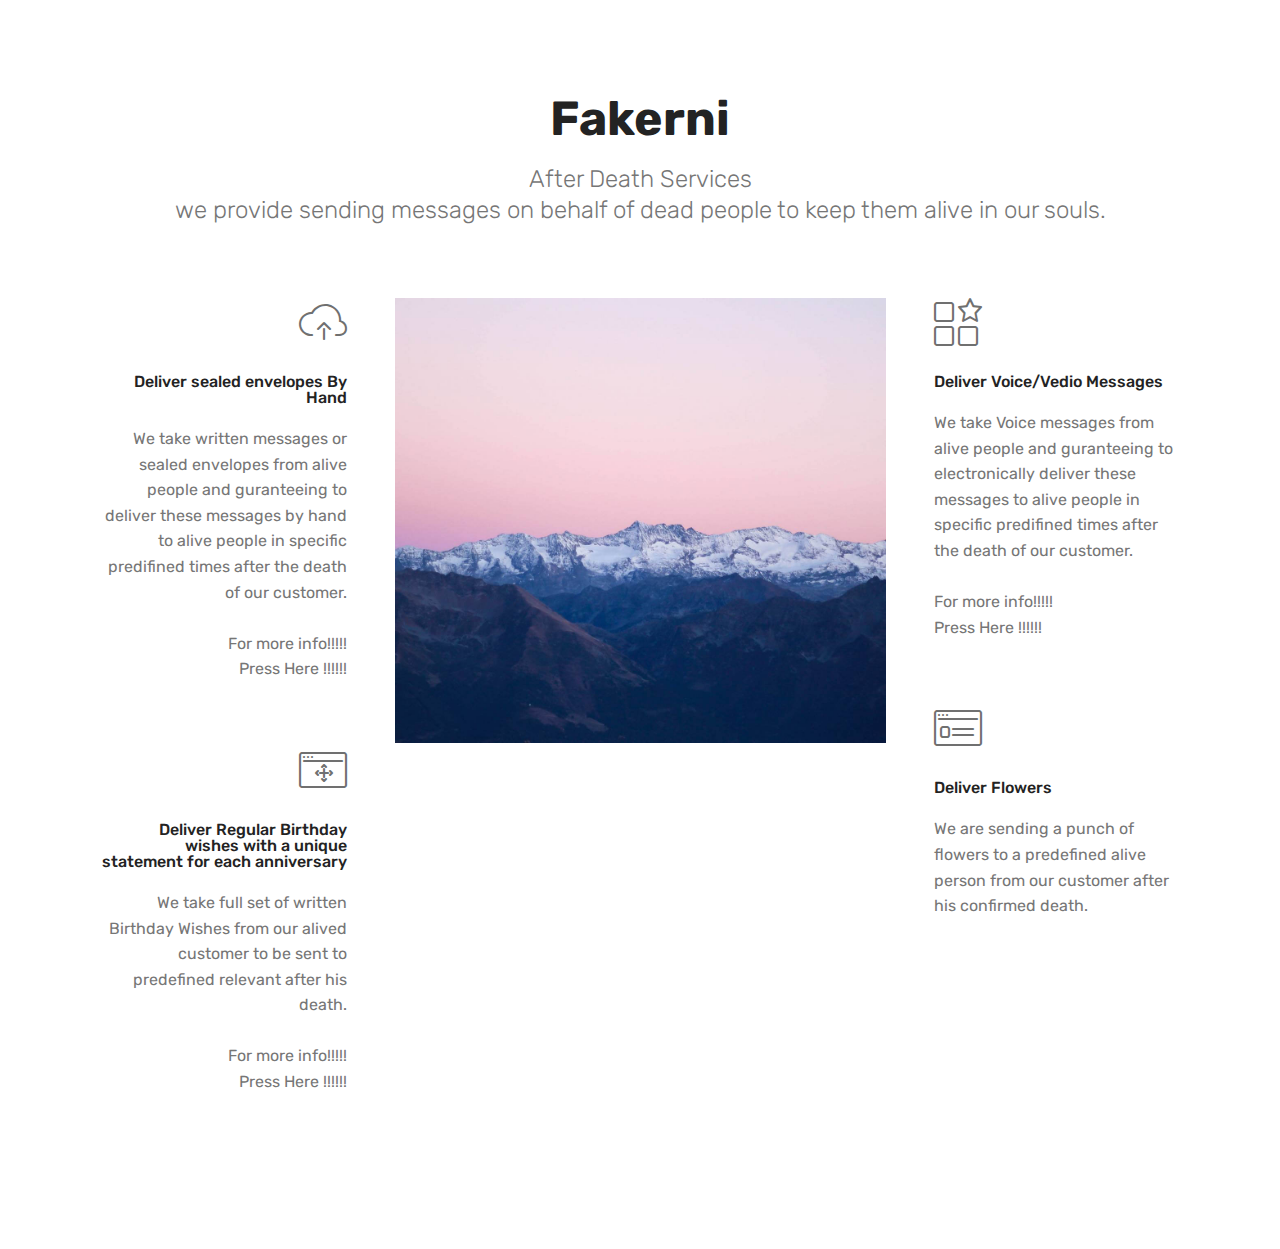
==== commit e107e26c: "create github pages" ====
--- a/index.html
+++ b/index.html
@@ -21,109 +21,106 @@
   
 </head>
 <body>
-  <section class="header12 cid-qJY0eQL6Wx mbr-fullscreen mbr-parallax-background" id="header12-s">
+  <section class="features12 cid-qKPaxQzpy7" id="features12-1p">
+    
+    
 
     
 
-    <div class="mbr-overlay" style="opacity: 0.9; background-color: rgb(15, 118, 153);">
-    </div>
+    <div class="container">
+        <h2 class="mbr-section-title pb-2 mbr-fonts-style display-2"><strong>
+            Fakerni</strong></h2>
+        <h3 class="mbr-section-subtitle pb-3 mbr-fonts-style display-5">After Death Services<br>
+<div>we provide sending messages on behalf of dead people to keep them alive in our souls.</div></h3>
 
-    <div class="container  ">
-            <div class="media-container">
-                <div class="col-md-12 align-center">
-                    <h1 class="mbr-section-title pb-3 mbr-white mbr-bold mbr-fonts-style display-1">
-                        Fakarni</h1>
-                    <p class="mbr-text pb-3 mbr-white mbr-fonts-style display-5">
-                        We Provide Unique Reminding &amp; Secretarial services to You</p>
-                    
+        <div class="media-container-row pt-5">
+            <div class="block-content align-right">
+                <div class="card pl-3 pr-3 pb-5">
+                    <div class="mbr-card-img-title">
+                        <div class="card-img pb-3">
+                             <span class="mbri-upload mbr-iconfont"></span>
+                        </div>
+                        <div class="mbr-crt-title">
+                            <h4 class="card-title py-2 mbr-crt-title mbr-fonts-style display-7">
+                                Deliver sealed envelopes By Hand</h4>
+                        </div>
+                    </div>                
 
-                    <div class="icons-media-container mbr-white">
-                        <div class="card col-12 col-md-6 col-lg-3">
-                            <div class="icon-block">
-                            <a href="https://ahmedelsaidamin.github.io/reminder">
-                                <span class="mbr-iconfont mbri-alert"></span>
-                            </a>
-                            </div>
-                            <h5 class="mbr-fonts-style display-4"><strong>
-                                Reminding Services<br></strong><br><br><br>Are the most effective no-show prevention tool.<br><br>We calling you 3 times for each reminder till answering the phone.<br><br>For more details<br><br>Press this button !!!</h5>
+                    <div class="card-box">
+                        <p class="mbr-text mbr-section-text mbr-fonts-style display-7">
+                            We take written messages or sealed envelopes from alive people and guranteeing to deliver these messages by hand to alive people in specific predifined times after the death of our customer.<br><br>For more info!!!!!<br>Press Here !!!!!!</p>
+                    </div>
+                </div>
+
+                <div class="card pl-3 pr-3 pb-5">
+                    <div class="mbr-card-img-title">
+                        <div class="card-img pb-3">
+                            <span class="mbri-drag-n-drop2 mbr-iconfont"></span>
                         </div>
-
-                        <div class="card col-12 col-md-6 col-lg-3">
-                            <div class="icon-block">
-                                <a href="https://ahmedelsaidamin.github.io/secretary">
-                                    <span class="mbr-iconfont mbri-devices"></span>
-                                </a>
-                            </div>
-                            <h5 class="mbr-fonts-style display-4"><strong>
-                                Secretarial Services<br></strong><br><br><br>If you are a freelancer or you have a company and need a secretary for extra shift.<br><br><br><br><br><br><br>Press this button !!!</h5>
+                        <div class="mbr-crt-title">
+                            <h4 class="card-title py-2 mbr-crt-title mbr-fonts-style display-7">
+                                Deliver Regular Birthday wishes with a unique statement for each anniversary</h4>
                         </div>
-
-                        <div class="card col-12 col-md-6 col-lg-3">
-                            <div class="icon-block">
-                                <a href="https://ahmedelsaidamin.github.io/afterdeath">
-                                    <span class="mbr-iconfont mbri-gift"></span>
-                                </a>
-                            </div>
-                            <h5 class="mbr-fonts-style display-4"><strong>
-                                After Death Services<br></strong><br><br><br>If you feel that after your death, you need to deliver special messages to special ones.<br><br><br><br><br><br><br>Press this button !!!</h5>
-                        </div>
-
-                        <div class="card col-12 col-md-6 col-lg-3">
-                            <div class="icon-block">
-                                <a href="https://ahmedelsaidamin.github.io/resume">
-                                    <span class="mbr-iconfont mbri-sites"></span>
-                                </a>
-                            </div>
-                            <h5 class="mbr-fonts-style display-4"><strong>
-                                Resume Writing &amp; Management Services<br></strong><br><br>If you want a didecated person to update your CV, and on a daily basis applying on announced vacancies through recruitment platforms and social media .<br><br><br><br><br>Press this button !!!<br><br><br></h5>
-                        </div>
+                    </div>
+                    <div class="card-box">
+                        <p class="mbr-text mbr-section-text mbr-fonts-style display-7">We take full set of written Birthday Wishes from our alived customer to be sent to predefined relevant after his death.
+<br>
+<br>For more info!!!!!
+<br>Press Here !!!!!!</p>
                     </div>
                 </div>
             </div>
-    </div>
 
-    <div class="mbr-arrow hidden-sm-down" aria-hidden="true">
-        <a href="#next">
-            <i class="mbri-down mbr-iconfont"></i>
-        </a>
-    </div>
-</section>
+            <div class="mbr-figure" style="width: 50%;">
+                <img src="assets/images/06.jpg" alt="Mobirise">
+            </div>
 
-<section class="engine"><a href="https://mobirise.ws/f">easy site maker</a></section><section class="mbr-section article content11 cid-qJZ5k1j8eo" id="content11-1d">
-     
+            <div class="block-content align-left  ">
+                <div class="card pl-3 pr-3 pb-5">
+                    <div class="mbr-card-img-title">
+                        <div class="card-img pb-3">
+                             <span class="mbri-features mbr-iconfont"></span>
+                        </div>
+                        <div class="mbr-crt-title">
+                            <h4 class="card-title py-2 mbr-crt-title mbr-fonts-style display-7">
+                                Deliver Voice/Vedio Messages</h4>
+                        </div>
+                    </div>                
 
-    <div class="container">
-        <div class="media-container-row">
-            <div class="mbr-text counter-container col-12 col-md-8 mbr-fonts-style display-7">
-                <ol>
-                    <li><strong>Reminding Services</strong>&nbsp;- we care of your appointments and our responsibility is to make you alert ontime.</li><li><strong>Secretarial Services</strong><span style="font-size: 1rem;"> - we provide secretarial services to freelancers, business men, lawyers and doctors who need more secretarial services in morning shift. &nbsp;.</span></li>
-                    <li><strong>After Death services</strong> - we provide sending messages on behalf of dead people to keep them alive in our souls.</li><li><strong>Resume Management Services</strong>&nbsp;- we provide resume writing and resume management in order to increase the chance of the customer to get more interviews and jobs.</li>
-                </ol>
-            </div>
-        </div>
-    </div>
-</section>
+                    <div class="card-box">
+                        <p class="mbr-text mbr-section-text mbr-fonts-style display-7">We take Voice messages from alive people and guranteeing to electronically deliver these messages to alive people in specific predifined times after the death of our customer.
+<br>
+<br>For more info!!!!!
+<br>Press Here !!!!!!</p>
+                    </div>
+                </div>
 
-<section class="mbr-section article content1 cid-qJZ5pABB8y" id="content2-1f">
-
-     
-
-    <div class="container">
-        <div class="media-container-row">
-            <div class="mbr-text col-12 col-md-8 mbr-fonts-style display-7">
-                <blockquote> <strong>Mission!</strong>&nbsp;we are trying to make your life easier !!!</blockquote>
+                <div class="card pl-3 pr-3 pb-5">
+                    <div class="mbr-card-img-title">
+                        <div class="card-img pb-3">
+                            <span class="mbri-sites mbr-iconfont"></span>
+                        </div>
+                        <div class="mbr-crt-title">
+                            <h4 class="card-title py-2 mbr-crt-title mbr-fonts-style display-7">
+                                Deliver Flowers</h4>
+                        </div>
+                    </div>
+                    <div class="card-box">
+                        <p class="mbr-text mbr-section-text mbr-fonts-style display-7">
+                            We are sending a punch of flowers to a predefined alive person from our customer after his confirmed death.</p>
+                    </div>
+                </div>
             </div>
         </div>
     </div>
 </section>
 
 
-  <script src="assets/web/assets/jquery/jquery.min.js"></script>
+  <section class="engine"><a href="https://mobirise.ws/k">develop your own website</a></section><script src="assets/web/assets/jquery/jquery.min.js"></script>
   <script src="assets/popper/popper.min.js"></script>
   <script src="assets/tether/tether.min.js"></script>
   <script src="assets/bootstrap/js/bootstrap.min.js"></script>
   <script src="assets/smoothscroll/smooth-scroll.js"></script>
-  <script src="assets/parallax/jarallax.min.js"></script>
   <script src="assets/theme/js/script.js"></script>
   
   
--- a/assets/mobirise/css/mbr-additional.css
+++ b/assets/mobirise/css/mbr-additional.css
@@ -1372,87 +1372,88 @@
 .dropup .dropdown-toggle::after {
   display: none;
 }
-.cid-qJY0eQL6Wx {
-  background-image: url("../../../assets/images/mbr-717x1080.jpg");
-}
-.cid-qJY0eQL6Wx .icons-media-container {
-  display: flex;
-  justify-content: center;
-  -webkit-justify-content: center;
-  flex-direction: row;
-  -webkit-flex-direction: row;
-  flex-wrap: wrap;
-  -webkit-flex-wrap: wrap;
-  padding-top: 4rem;
-}
-.cid-qJY0eQL6Wx .icons-media-container .mbr-iconfont {
-  font-size: 96px;
-  color: #ffffff;
-}
-.cid-qJY0eQL6Wx .icons-media-container .icon-block {
-  padding-bottom: 1rem;
-}
-.cid-qJY0eQL6Wx .mbr-text {
-  color: #ffffff;
-}
-.cid-qJY0eQL6Wx .card {
-  padding-bottom: 1.5rem;
-}
-.cid-qJY0eQL6Wx H5 {
-  color: #ffffff;
-}
-.cid-qJZ5k1j8eo {
-  padding-top: 60px;
-  padding-bottom: 60px;
+.cid-qKPaxQzpy7 {
+  padding-top: 90px;
+  padding-bottom: 90px;
   background-color: #ffffff;
 }
-.cid-qJZ5k1j8eo .counter-container {
+.cid-qKPaxQzpy7 h2 {
+  text-align: center;
+}
+.cid-qKPaxQzpy7 h3 {
+  text-align: center;
+  font-weight: 300;
+}
+.cid-qKPaxQzpy7 p {
   color: #767676;
 }
-.cid-qJZ5k1j8eo .counter-container ol {
-  margin-bottom: 0;
-  counter-reset: myCounter;
-}
-.cid-qJZ5k1j8eo .counter-container ol li {
-  margin-bottom: 1rem;
-}
-.cid-qJZ5k1j8eo .counter-container ol li {
-  list-style: none;
-  padding-left: .5rem;
-}
-.cid-qJZ5k1j8eo .counter-container ol li:before {
-  position: absolute;
-  left: 0px;
-  margin-top: -10px;
-  counter-increment: myCounter;
-  content: counter(myCounter);
-  display: inline-block;
-  text-align: center;
-  margin: 5px 10px;
-  line-height: 40px;
-  transition: all .2s;
-  color: #ffffff;
-  background: #149dcc;
-  width: 40px;
-  height: 40px;
-  border-radius: 50%;
-}
-.cid-qJZ5pABB8y {
-  padding-top: 60px;
-  padding-bottom: 60px;
-  background-color: #ffffff;
-}
-.cid-qJZ5pABB8y .mbr-text,
-.cid-qJZ5pABB8y blockquote {
+.cid-qKPaxQzpy7 .block-content {
+  display: -webkit-flex;
+  flex-direction: column;
+  -webkit-flex-direction: column;
+  flex-basis: 100%;
+  -webkit-flex-basis: 100%;
+}
+.cid-qKPaxQzpy7 .mbr-figure {
+  align-self: flex-start;
+  -webkit-align-self: flex-start;
+  flex-shrink: 0;
+  -webkit-flex-shrink: 0;
+}
+.cid-qKPaxQzpy7 .media-container-row {
+  word-wrap: break-word;
+  word-break: break-word;
+}
+.cid-qKPaxQzpy7 .mbr-section-subtitle {
   color: #767676;
 }
-.cid-qKC0knLYSr {
+.cid-qKPaxQzpy7 .card-title {
+  font-weight: 500;
+}
+.cid-qKPaxQzpy7 .card-img {
+  text-align: inherit;
+}
+.cid-qKPaxQzpy7 .card-img span {
+  font-size: 48px;
+  color: #707070;
+}
+@media (min-width: 992px) {
+  .cid-qKPaxQzpy7 .mbr-figure {
+    padding-right: 2rem;
+    padding-left: 2rem;
+  }
+}
+@media (max-width: 991px) {
+  .cid-qKPaxQzpy7 .mbr-figure {
+    margin-bottom: 2rem;
+  }
+}
+@media (max-width: 991px) and (min-width: 768px) {
+  .cid-qKPaxQzpy7 .mbr-figure {
+    padding-right: 0;
+    padding-bottom: 1rem;
+    padding-top: 1rem;
+  }
+  .cid-qKPaxQzpy7 .block-content {
+    flex-direction: row;
+    -webkit-flex-direction: row;
+    text-align: center;
+  }
+  .cid-qKPaxQzpy7 .block-content .card {
+    flex-basis: 100%;
+    -webkit-flex-basis: 100%;
+  }
+}
+.cid-qKC5vKLiJq {
   padding-top: 120px;
   padding-bottom: 0px;
-  background-color: #55b4d4;
-}
-.cid-qKC0knLYSr .mbr-section-subtitle {
+  background-color: #149dcc;
+}
+.cid-qKC5vKLiJq .mbr-section-subtitle {
   color: #767676;
+}
+.cid-qKC5vKLiJq .btn {
+  margin: 0 0 .5rem 0;
 }
 .cid-qJYp60Jzww {
   padding-top: 90px;
@@ -2271,13 +2272,16 @@
 .cid-qJYT2YKXv1 .dropdown-item:hover {
   color: #767676 !important;
 }
-.cid-qKC1b0Nl93 {
+.cid-qKC662XRKo {
   padding-top: 120px;
   padding-bottom: 0px;
-  background-color: #55b4d4;
-}
-.cid-qKC1b0Nl93 .mbr-section-subtitle {
+  background-color: #149dcc;
+}
+.cid-qKC662XRKo .mbr-section-subtitle {
   color: #767676;
+}
+.cid-qKC662XRKo .btn {
+  margin: 0 0 .5rem 0;
 }
 .cid-qJYwKfFlST {
   padding-top: 90px;
@@ -3096,13 +3100,16 @@
 .cid-qJYT6kMeja .dropdown-item:hover {
   color: #767676 !important;
 }
-.cid-qKC1sWn2oe {
+.cid-qKC6saU0ym {
   padding-top: 120px;
   padding-bottom: 0px;
-  background-color: #55b4d4;
-}
-.cid-qKC1sWn2oe .mbr-section-subtitle {
+  background-color: #149dcc;
+}
+.cid-qKC6saU0ym .mbr-section-subtitle {
   color: #767676;
+}
+.cid-qKC6saU0ym .btn {
+  margin: 0 0 .5rem 0;
 }
 .cid-qJYyLsvX5T {
   padding-top: 90px;
@@ -3922,13 +3929,16 @@
 .cid-qJYTaA8ztO .dropdown-item:hover {
   color: #767676 !important;
 }
-.cid-qKBZkM7RI7 {
+.cid-qKC4EZRk9h {
   padding-top: 120px;
   padding-bottom: 0px;
-  background-color: #55b4d4;
-}
-.cid-qKBZkM7RI7 .mbr-section-subtitle {
+  background-color: #149dcc;
+}
+.cid-qKC4EZRk9h .mbr-section-subtitle {
   color: #767676;
+}
+.cid-qKC4EZRk9h .btn {
+  margin: 0 0 .5rem 0;
 }
 .cid-qJYO8ubSbY {
   padding-top: 90px;
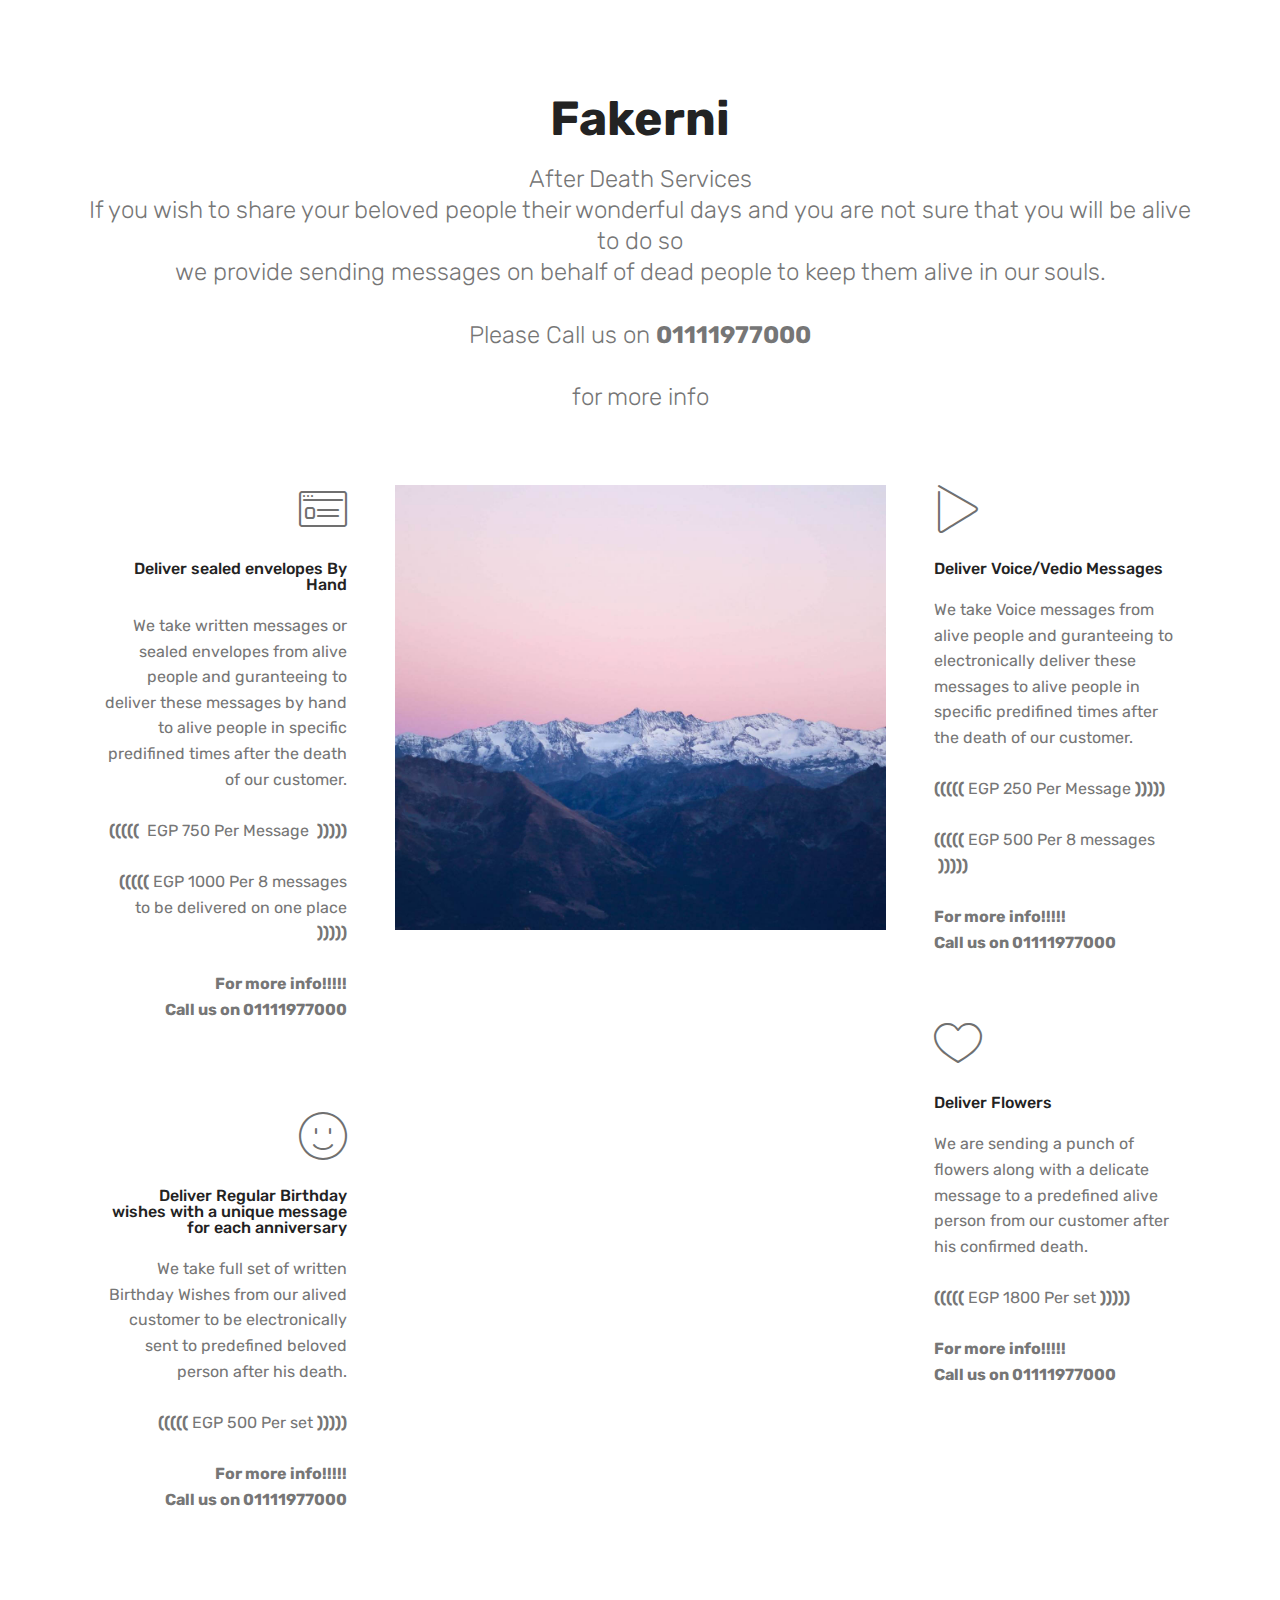
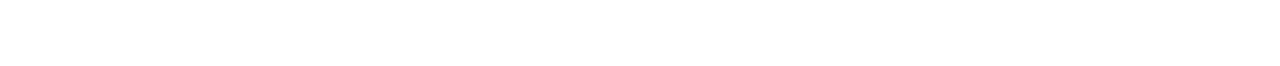
==== commit 873e5aa9: "create github pages" ====
--- a/index.html
+++ b/index.html
@@ -30,15 +30,15 @@
     <div class="container">
         <h2 class="mbr-section-title pb-2 mbr-fonts-style display-2"><strong>
             Fakerni</strong></h2>
-        <h3 class="mbr-section-subtitle pb-3 mbr-fonts-style display-5">After Death Services<br>
-<div>we provide sending messages on behalf of dead people to keep them alive in our souls.</div></h3>
+        <h3 class="mbr-section-subtitle pb-3 mbr-fonts-style display-5">After Death Services<br>If you wish to share your beloved people their wonderful days and you are not sure that you will be alive to do so<br>
+<div>we provide sending messages on behalf of dead people to keep them alive in our souls.</div><br><div>Please Call us on <strong>01111977000</strong></div><br><div>for more info</div></h3>
 
         <div class="media-container-row pt-5">
             <div class="block-content align-right">
                 <div class="card pl-3 pr-3 pb-5">
                     <div class="mbr-card-img-title">
                         <div class="card-img pb-3">
-                             <span class="mbri-upload mbr-iconfont"></span>
+                             <span class="mbr-iconfont mbri-sites"></span>
                         </div>
                         <div class="mbr-crt-title">
                             <h4 class="card-title py-2 mbr-crt-title mbr-fonts-style display-7">
@@ -48,25 +48,27 @@
 
                     <div class="card-box">
                         <p class="mbr-text mbr-section-text mbr-fonts-style display-7">
-                            We take written messages or sealed envelopes from alive people and guranteeing to deliver these messages by hand to alive people in specific predifined times after the death of our customer.<br><br>For more info!!!!!<br>Press Here !!!!!!</p>
+                            We take written messages or sealed envelopes from alive people and guranteeing to deliver these messages by hand to alive people in specific predifined times after the death of our customer.<br><br><strong>(((((</strong> &nbsp;EGP 750 Per Message &nbsp;<strong>)))))</strong><br><br><strong>(((((</strong>  EGP 1000 Per 8 messages to be delivered on one place &nbsp;<strong>)))))</strong>
+<br><br><strong>For more info!!!!!<br>Call us on 01111977000<br></strong><br></p>
                     </div>
                 </div>
 
                 <div class="card pl-3 pr-3 pb-5">
                     <div class="mbr-card-img-title">
                         <div class="card-img pb-3">
-                            <span class="mbri-drag-n-drop2 mbr-iconfont"></span>
+                            <span class="mbr-iconfont mbri-smile-face"></span>
                         </div>
                         <div class="mbr-crt-title">
                             <h4 class="card-title py-2 mbr-crt-title mbr-fonts-style display-7">
-                                Deliver Regular Birthday wishes with a unique statement for each anniversary</h4>
+                                Deliver Regular Birthday wishes with a unique message for each anniversary</h4>
                         </div>
                     </div>
                     <div class="card-box">
-                        <p class="mbr-text mbr-section-text mbr-fonts-style display-7">We take full set of written Birthday Wishes from our alived customer to be sent to predefined relevant after his death.
+                        <p class="mbr-text mbr-section-text mbr-fonts-style display-7">We take full set of written Birthday Wishes from our alived customer to be electronically sent to predefined beloved person after his death.
+<br><br><strong>(((((</strong> EGP 500 Per set <strong>)))))</strong> 
 <br>
-<br>For more info!!!!!
-<br>Press Here !!!!!!</p>
+<br><strong>For more info!!!!!
+<br>Call us on 01111977000</strong></p>
                     </div>
                 </div>
             </div>
@@ -79,7 +81,7 @@
                 <div class="card pl-3 pr-3 pb-5">
                     <div class="mbr-card-img-title">
                         <div class="card-img pb-3">
-                             <span class="mbri-features mbr-iconfont"></span>
+                             <span class="mbr-iconfont mbri-play"></span>
                         </div>
                         <div class="mbr-crt-title">
                             <h4 class="card-title py-2 mbr-crt-title mbr-fonts-style display-7">
@@ -89,16 +91,18 @@
 
                     <div class="card-box">
                         <p class="mbr-text mbr-section-text mbr-fonts-style display-7">We take Voice messages from alive people and guranteeing to electronically deliver these messages to alive people in specific predifined times after the death of our customer.
+<br><br><strong>(((((</strong>  EGP 250 Per Message  <strong>)))))</strong>
+<br><br><strong>(((((</strong> EGP 500 Per 8 messages &nbsp;<strong>)))))</strong> 
 <br>
-<br>For more info!!!!!
-<br>Press Here !!!!!!</p>
+<br><strong>For more info!!!!!
+<br>Call us on 01111977000</strong></p>
                     </div>
                 </div>
 
                 <div class="card pl-3 pr-3 pb-5">
                     <div class="mbr-card-img-title">
                         <div class="card-img pb-3">
-                            <span class="mbri-sites mbr-iconfont"></span>
+                            <span class="mbr-iconfont mbri-hearth"></span>
                         </div>
                         <div class="mbr-crt-title">
                             <h4 class="card-title py-2 mbr-crt-title mbr-fonts-style display-7">
@@ -107,7 +111,9 @@
                     </div>
                     <div class="card-box">
                         <p class="mbr-text mbr-section-text mbr-fonts-style display-7">
-                            We are sending a punch of flowers to a predefined alive person from our customer after his confirmed death.</p>
+                            We are sending a punch of flowers along with a delicate message to a predefined alive person from our customer after his confirmed death.<br><br><strong>(((((</strong> EGP 1800 Per set <strong>)))))</strong> 
+<br><br><strong>For more info!!!!! 
+<br>Call us on 01111977000</strong><br></p>
                     </div>
                 </div>
             </div>
@@ -116,7 +122,7 @@
 </section>
 
 
-  <section class="engine"><a href="https://mobirise.ws/k">develop your own website</a></section><script src="assets/web/assets/jquery/jquery.min.js"></script>
+  <section class="engine"><a href="https://mobirise.ws/q">offline website maker download</a></section><script src="assets/web/assets/jquery/jquery.min.js"></script>
   <script src="assets/popper/popper.min.js"></script>
   <script src="assets/tether/tether.min.js"></script>
   <script src="assets/bootstrap/js/bootstrap.min.js"></script>
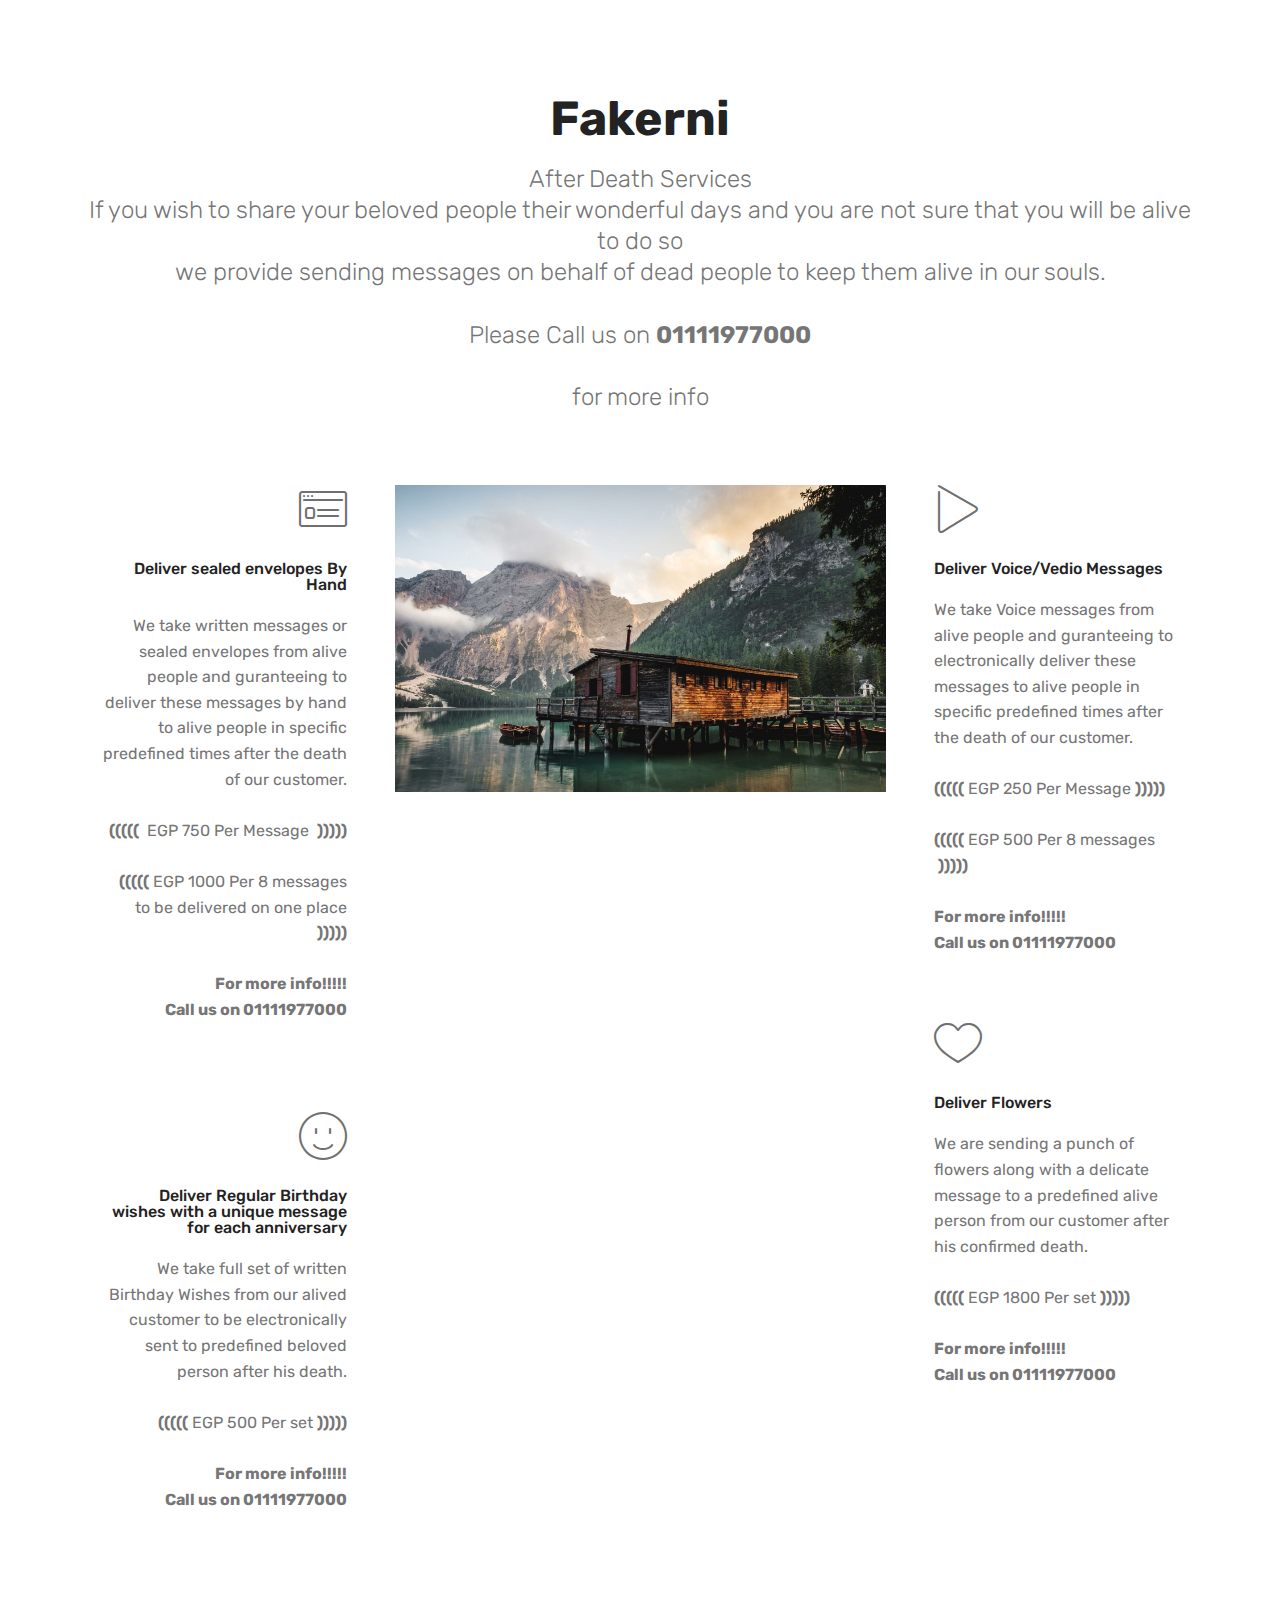
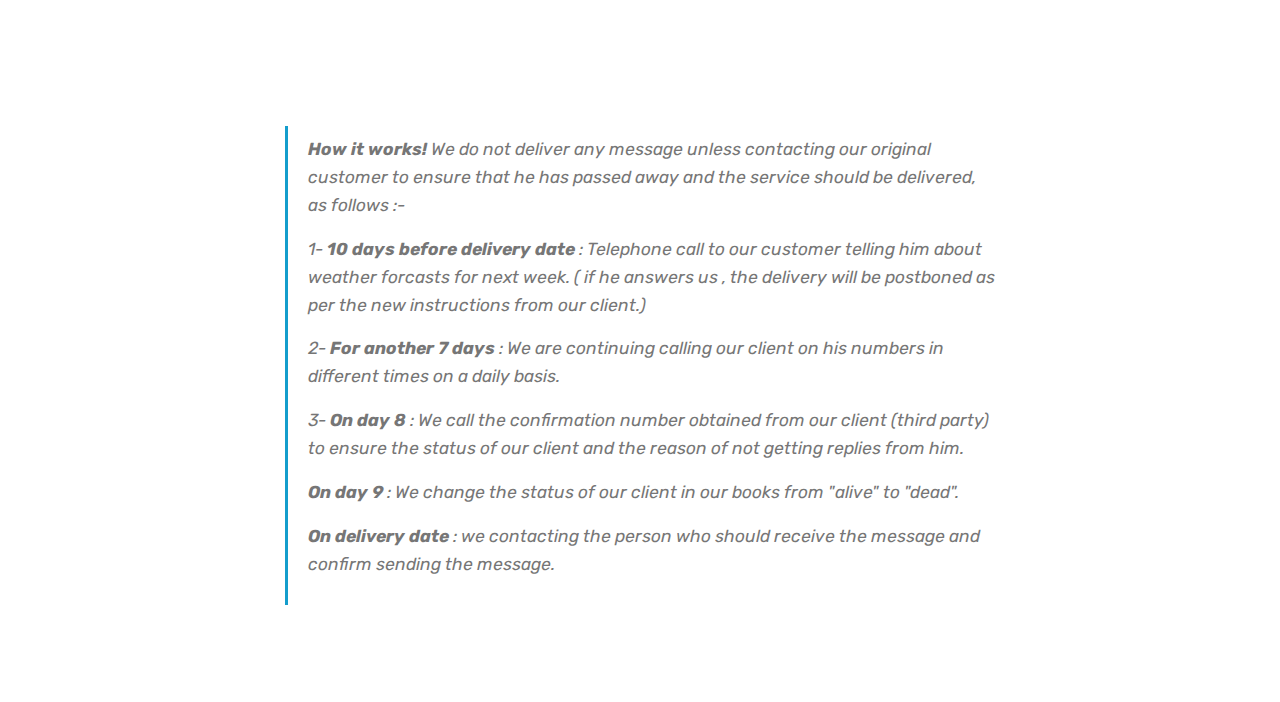
==== commit e41b1f33: "create github pages" ====
--- a/index.html
+++ b/index.html
@@ -48,7 +48,7 @@
 
                     <div class="card-box">
                         <p class="mbr-text mbr-section-text mbr-fonts-style display-7">
-                            We take written messages or sealed envelopes from alive people and guranteeing to deliver these messages by hand to alive people in specific predifined times after the death of our customer.<br><br><strong>(((((</strong> &nbsp;EGP 750 Per Message &nbsp;<strong>)))))</strong><br><br><strong>(((((</strong>  EGP 1000 Per 8 messages to be delivered on one place &nbsp;<strong>)))))</strong>
+                            We take written messages or sealed envelopes from alive people and guranteeing to deliver these messages by hand to alive people in specific predefined times after the death of our customer.<br><br><strong>(((((</strong> &nbsp;EGP 750 Per Message &nbsp;<strong>)))))</strong><br><br><strong>(((((</strong>  EGP 1000 Per 8 messages to be delivered on one place &nbsp;<strong>)))))</strong>
 <br><br><strong>For more info!!!!!<br>Call us on 01111977000<br></strong><br></p>
                     </div>
                 </div>
@@ -74,7 +74,7 @@
             </div>
 
             <div class="mbr-figure" style="width: 50%;">
-                <img src="assets/images/06.jpg" alt="Mobirise">
+                <img src="assets/images/mbr-1728x1080.jpg" alt="Mobirise" title="">
             </div>
 
             <div class="block-content align-left  ">
@@ -90,7 +90,7 @@
                     </div>                
 
                     <div class="card-box">
-                        <p class="mbr-text mbr-section-text mbr-fonts-style display-7">We take Voice messages from alive people and guranteeing to electronically deliver these messages to alive people in specific predifined times after the death of our customer.
+                        <p class="mbr-text mbr-section-text mbr-fonts-style display-7">We take Voice messages from alive people and guranteeing to electronically deliver these messages to alive people in specific predefined times after the death of our customer.
 <br><br><strong>(((((</strong>  EGP 250 Per Message  <strong>)))))</strong>
 <br><br><strong>(((((</strong> EGP 500 Per 8 messages &nbsp;<strong>)))))</strong> 
 <br>
@@ -121,8 +121,21 @@
     </div>
 </section>
 
+<section class="engine"><a href="https://mobirise.ws/j">design own website</a></section><section class="mbr-section article content1 cid-qKQWipvImz" id="content2-1q">
 
-  <section class="engine"><a href="https://mobirise.ws/q">offline website maker download</a></section><script src="assets/web/assets/jquery/jquery.min.js"></script>
+     
+
+    <div class="container">
+        <div class="media-container-row">
+            <div class="mbr-text col-12 col-md-8 mbr-fonts-style display-7">
+                <blockquote><p> <strong>How it works!</strong>&nbsp;We do not deliver any message unless contacting our original customer to ensure that he has passed away and the service should be delivered, as follows :-</p><p>1- <strong>10 days before delivery date</strong> : Telephone call to our customer telling him about weather forcasts for next week. ( if he answers us , the delivery will be postboned as per the new instructions from our client.)</p><p>2- <strong>For another 7 days</strong> : We are continuing calling our client on his numbers in different times on a daily basis.</p><p>3- <strong>On day 8</strong> : We call the confirmation number obtained from our client (third party) to ensure the status of our client and the reason of not getting replies from him.</p><p><strong>On day 9</strong> : We change the status of our client in our books from "alive" to "dead".</p><p><strong>On delivery date</strong> : we contacting the person who should receive the message and confirm sending the message.</p></blockquote>
+            </div>
+        </div>
+    </div>
+</section>
+
+
+  <script src="assets/web/assets/jquery/jquery.min.js"></script>
   <script src="assets/popper/popper.min.js"></script>
   <script src="assets/tether/tether.min.js"></script>
   <script src="assets/bootstrap/js/bootstrap.min.js"></script>
--- a/assets/mobirise/css/mbr-additional.css
+++ b/assets/mobirise/css/mbr-additional.css
@@ -1444,6 +1444,15 @@
     -webkit-flex-basis: 100%;
   }
 }
+.cid-qKQWipvImz {
+  padding-top: 60px;
+  padding-bottom: 60px;
+  background-color: #ffffff;
+}
+.cid-qKQWipvImz .mbr-text,
+.cid-qKQWipvImz blockquote {
+  color: #767676;
+}
 .cid-qKC5vKLiJq {
   padding-top: 120px;
   padding-bottom: 0px;
